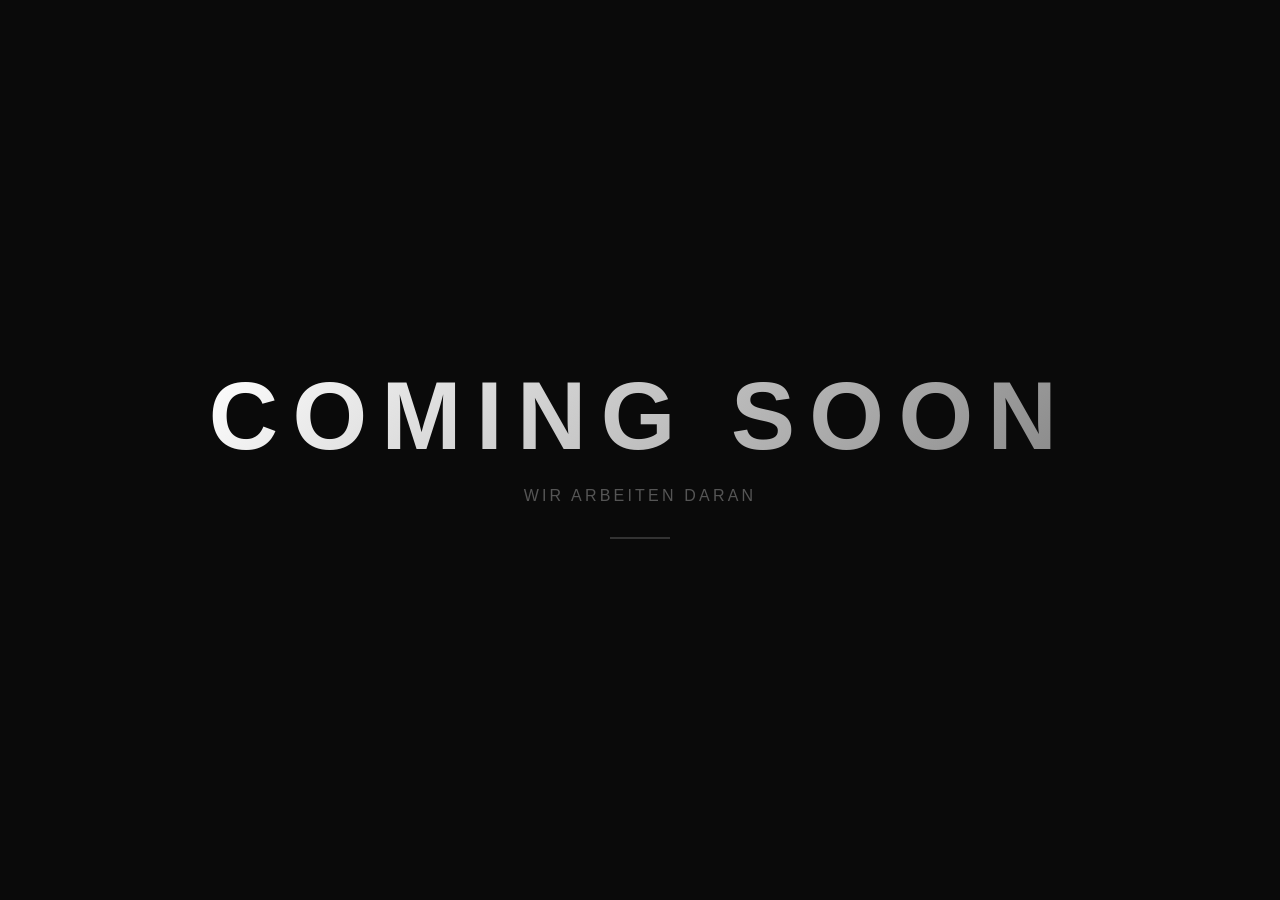
==== index.html @ a10a74e2 "Add Coming Soon page and GitHub Pages deployment" ====
<!DOCTYPE html>
<html lang="de">
<head>
  <meta charset="UTF-8">
  <meta name="viewport" content="width=device-width, initial-scale=1.0">
  <title>Coming Soon</title>
  <style>
    * {
      margin: 0;
      padding: 0;
      box-sizing: border-box;
    }

    body {
      min-height: 100vh;
      display: flex;
      align-items: center;
      justify-content: center;
      background: #0a0a0a;
      font-family: 'Segoe UI', sans-serif;
      color: #fff;
    }

    .container {
      text-align: center;
    }

    h1 {
      font-size: clamp(2.5rem, 8vw, 6rem);
      font-weight: 700;
      letter-spacing: 0.15em;
      text-transform: uppercase;
      background: linear-gradient(135deg, #fff 0%, #888 100%);
      -webkit-background-clip: text;
      -webkit-text-fill-color: transparent;
      background-clip: text;
    }

    p {
      margin-top: 1rem;
      font-size: 1rem;
      color: #555;
      letter-spacing: 0.2em;
      text-transform: uppercase;
    }

    .line {
      width: 60px;
      height: 2px;
      background: #333;
      margin: 2rem auto 0;
    }
  </style>
</head>
<body>
  <div class="container">
    <h1>Coming Soon</h1>
    <p>Wir arbeiten daran</p>
    <div class="line"></div>
  </div>
</body>
</html>
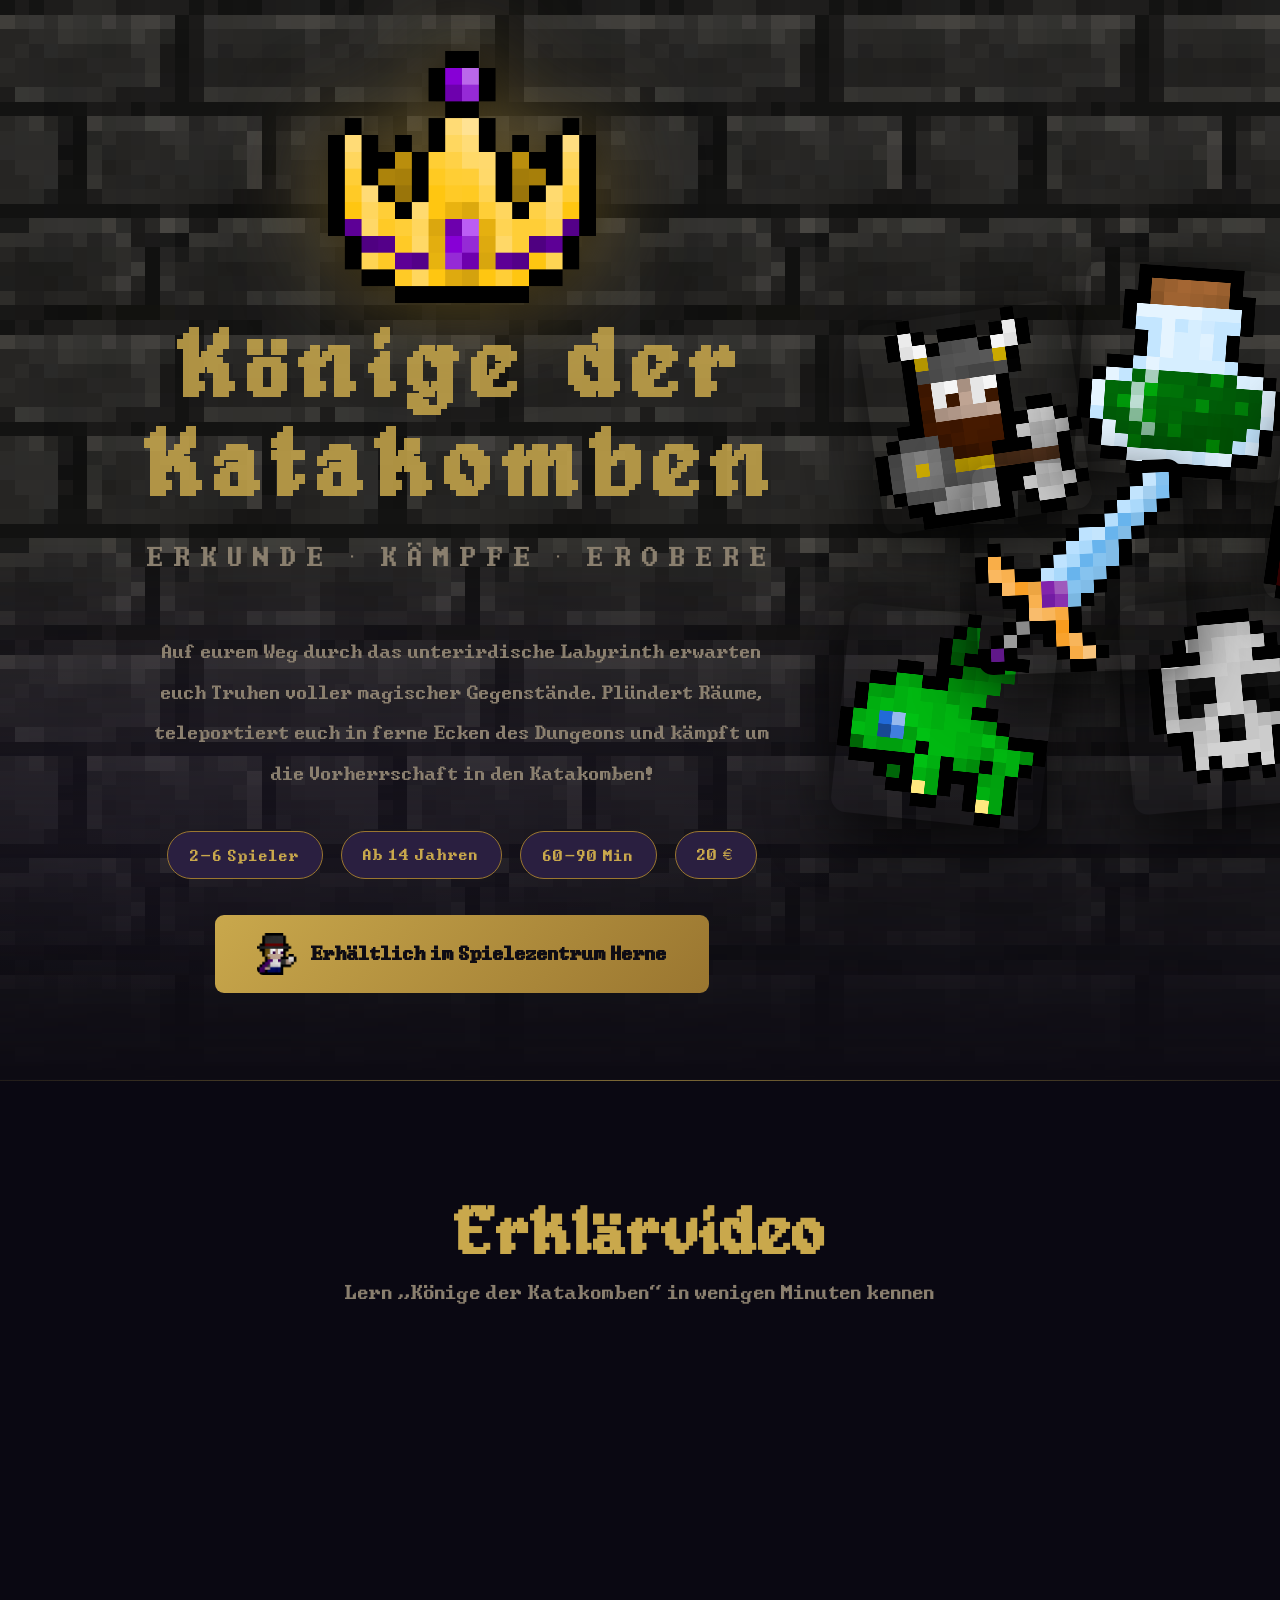
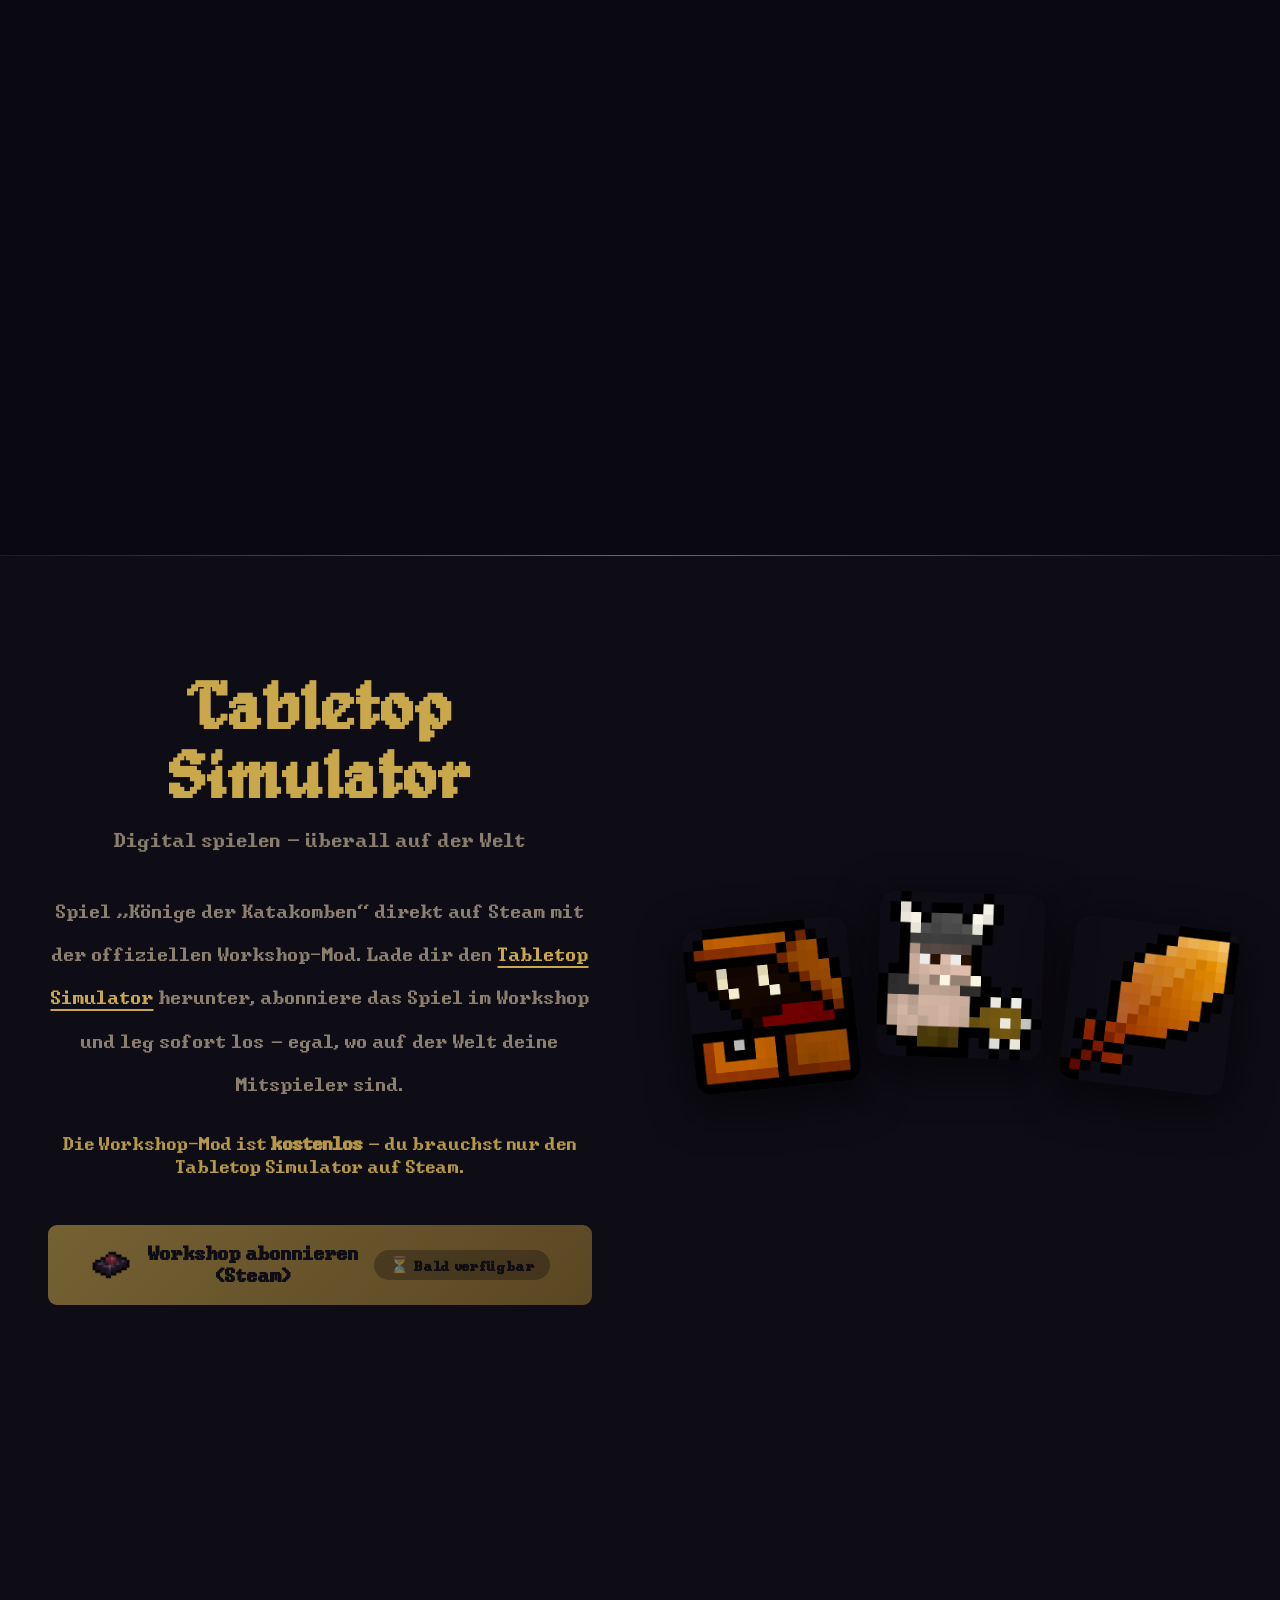
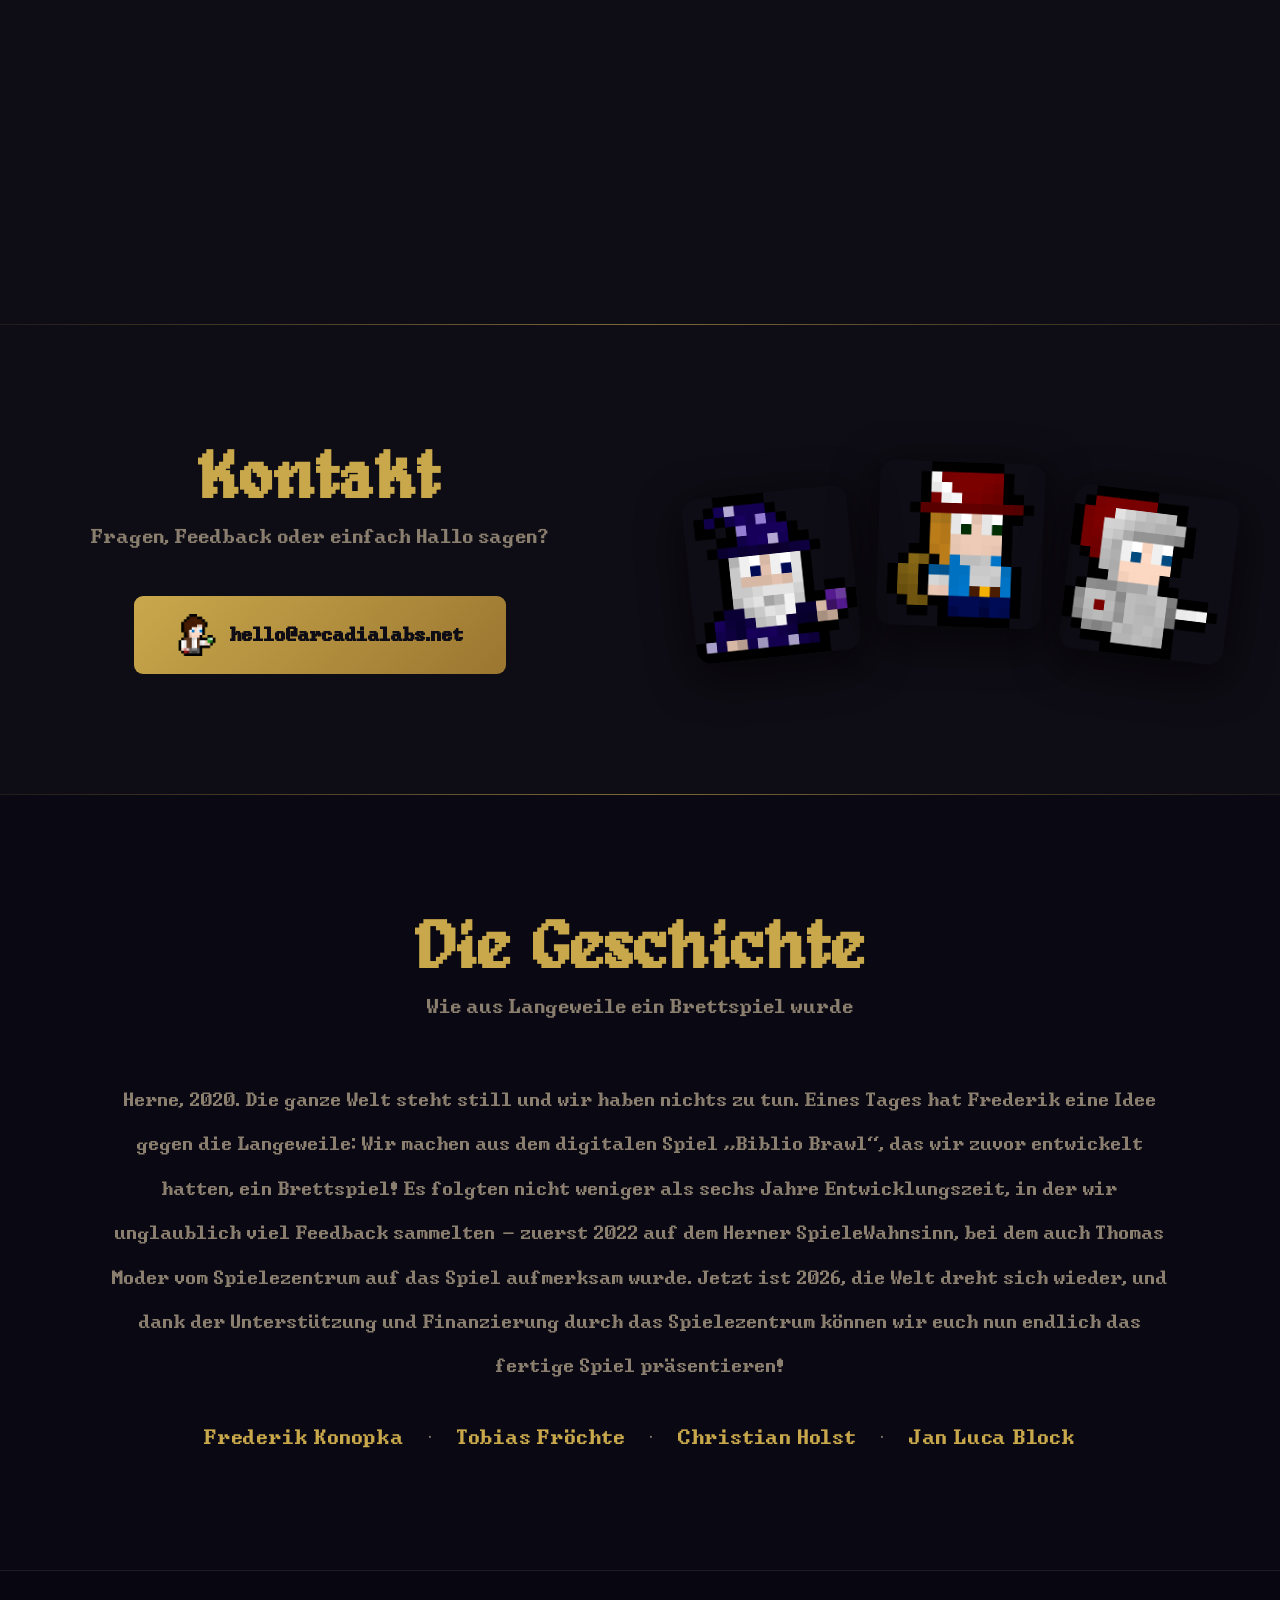
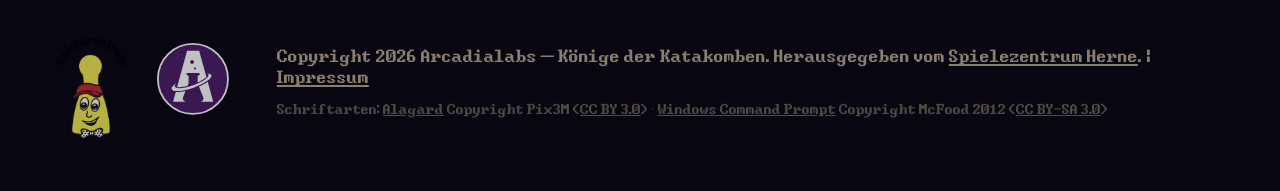
==== commit fc9d5fca: "publish" ====
--- a/index.html
+++ b/index.html
@@ -1,62 +1,10 @@
-<!DOCTYPE html>
-<html lang="de">
-<head>
-  <meta charset="UTF-8">
-  <meta name="viewport" content="width=device-width, initial-scale=1.0">
-  <title>Coming Soon</title>
-  <style>
-    * {
-      margin: 0;
-      padding: 0;
-      box-sizing: border-box;
-    }
-
-    body {
-      min-height: 100vh;
-      display: flex;
-      align-items: center;
-      justify-content: center;
-      background: #0a0a0a;
-      font-family: 'Segoe UI', sans-serif;
-      color: #fff;
-    }
-
-    .container {
-      text-align: center;
-    }
-
-    h1 {
-      font-size: clamp(2.5rem, 8vw, 6rem);
-      font-weight: 700;
-      letter-spacing: 0.15em;
-      text-transform: uppercase;
-      background: linear-gradient(135deg, #fff 0%, #888 100%);
-      -webkit-background-clip: text;
-      -webkit-text-fill-color: transparent;
-      background-clip: text;
-    }
-
-    p {
-      margin-top: 1rem;
-      font-size: 1rem;
-      color: #555;
-      letter-spacing: 0.2em;
-      text-transform: uppercase;
-    }
-
-    .line {
-      width: 60px;
-      height: 2px;
-      background: #333;
-      margin: 2rem auto 0;
-    }
-  </style>
-</head>
-<body>
-  <div class="container">
-    <h1>Coming Soon</h1>
-    <p>Wir arbeiten daran</p>
-    <div class="line"></div>
-  </div>
-</body>
-</html>
+<!DOCTYPE html><html lang="de"><head><meta charset="UTF-8" /><meta name="viewport" content="width=device-width, initial-scale=1.0" /><title>Könige der Katakomben – Das Brettspiel aus Herne</title><meta name="description" content="Könige der Katakomben ist ein Brettspiel für 2–6 Spieler ab 14 Jahren. Erkunde Dungeons, kämpfe um die Vorherrschaft und plündere magische Gegenstände. Erhältlich im Spielezentrum Herne für 20 €." /><meta name="author" content="Frederik Konopka, Tobias Fröchte, Christian Holst, Jan Luca Block" /><meta name="robots" content="index, follow" /><meta property="og:type" content="website" /><meta property="og:locale" content="de_DE" /><meta property="og:title" content="Könige der Katakomben – Das Brettspiel aus Herne" /><meta property="og:description" content="Erkunde Dungeons, plündere magische Gegenstände und kämpfe um die Vorherrschaft. Ein Brettspiel für 2–6 Spieler, herausgegeben vom Spielezentrum Herne." /><meta property="og:image" content="assets/krone.png" /><meta property="og:site_name" content="Könige der Katakomben" /><script type="application/ld+json"> { "@context": "https://schema.org", "@type": "BoardGame", "name": "Könige der Katakomben", "description": "Auf eurem Weg durch das unterirdische Labyrinth erwarten euch Truhen voller magischer Gegenstände. Plündert Räume, teleportiert euch in ferne Ecken des Dungeons und kämpft um die Vorherrschaft in den Katakomben!", "numberOfPlayers": { "@type": "QuantitativeValue", "minValue": 2, "maxValue": 6 }, "suggestedAge": "14", "playTime": "PT75M", "offers": { "@type": "Offer", "price": "20.00", "priceCurrency": "EUR", "availability": "https://schema.org/InStock", "seller": { "@type": "Organization", "name": "Spielezentrum Herne", "url": "https://spielezentrum.de/" } }, "author": [ { "@type": "Person", "name": "Frederik Konopka" }, { "@type": "Person", "name": "Tobias Fröchte" }, { "@type": "Person", "name": "Christian Holst" }, { "@type": "Person", "name": "Jan Luca Block" } ], "publisher": { "@type": "Organization", "name": "Spielezentrum Herne", "url": "https://spielezentrum.de/" }, "datePublished": "2026", "inLanguage": "de" } </script><link rel="icon" type="image/png" href="[data-uri]" /><style>@font-face{font-family:'Alagard';src:url("[data-uri]") format('truetype');font-weight:normal;font-style:normal;font-display:swap;unicode-range:U+0020-00C3,U+00C5-00D5,U+00D7-00DB,U+00DD-00DE,U+00E0-00E3,U+00E5-00F5,U+00F7-00FB,U+00FD-00FF,U+0100-FFFF}@font-face{font-family:'Alagard';src:url("[data-uri]") format('truetype');font-weight:normal;font-style:normal;unicode-range:U+00C4,U+00D6,U+00DC,U+00DF,U+00E4,U+00F6,U+00FC}@font-face{font-family:'WinCmd';src:url("[data-uri]") format('truetype');font-weight:normal;font-style:normal;font-display:swap}html{zoom:1.5}*,*::before,*::after{box-sizing:border-box;margin:0;padding:0}:root{--bg:#0e0c14;--bg2:#0a0812;--gold:#c9a84c;--gold-dark:#9a7630;--text:#e8dfc8;--muted:#8a7f6e;--card-bg:#1e1929;--radius:12px}html{scroll-behavior:smooth}body{cursor:url("[data-uri]") 0 0,auto}body{font-family:'WinCmd','Courier New',monospace;background:var(--bg);color:var(--text);overflow-x:hidden}h1,h2,h3,.logo,.section-title,.logo-full{font-family:'Alagard','Georgia',serif}a{text-decoration:none;color:inherit}.btn{display:inline-flex;align-items:center;gap:0.5rem;padding:0.75rem 1.75rem;border-radius:6px;font-size:1rem;font-weight:bold;transition:transform 0.15s,box-shadow 0.15s}.btn:hover{transform:translateY(-2px);box-shadow:0 6px 20px rgba(201,168,76,0.3)}.btn-icon{width:28px;height:28px;object-fit:cover;border-radius:4px;flex-shrink:0}.btn-primary{background:linear-gradient(135deg,var(--gold),var(--gold-dark));color:#0e0c14}.btn-outline{border:2px solid var(--gold);color:var(--gold)}.btn-steam{background:#1b2838;color:#c6d4df;border:2px solid #4d8dba}.btn-steam:hover{box-shadow:0 6px 20px rgba(77,141,186,0.4)}.hero{min-height:80vh;display:grid;grid-template-columns:1fr 1fr;align-items:center;padding:1.5rem 6rem 3rem;background:radial-gradient(ellipse at 20% 50%,#2a1f40 0%,#0e0c14 60%);position:relative;overflow:hidden}.hero::after{content:'';position:absolute;inset:0;background:url("[data-uri]") top center / cover no-repeat;image-rendering:pixelated;mask-image:linear-gradient(to bottom,black 0%,black 50%,transparent 100%);-webkit-mask-image:linear-gradient(to bottom,black 0%,black 50%,transparent 100%);pointer-events:none}.hero-content{z-index:1;display:flex;flex-direction:column;justify-content:flex-start;align-items:center;text-align:center}.logo-full{font-size:clamp(2.2rem,5vw,4rem);color:var(--gold);letter-spacing:0.1em;margin-top:-0.5rem;margin-bottom:0.25rem;opacity:0.85}.hero-desc{color:var(--muted);line-height:1.7;max-width:480px;margin-bottom:1.5rem;font-size:1rem}.hero-badges{display:flex;gap:0.75rem;flex-wrap:wrap;justify-content:center;width:100%;margin-bottom:1.5rem}.hero-badges span{display:inline-flex;align-items:center;background:#2a1f40;border:1px solid var(--gold-dark);color:var(--gold);padding:0.3rem 0.9rem;height:2rem;border-radius:20px;font-size:0.85rem;letter-spacing:0.05em;white-space:nowrap}.logo-crown{width:clamp(8rem,14vw,13rem);height:auto;filter:drop-shadow(0 0 30px rgba(201,168,76,0.5)) drop-shadow(0 4px 8px rgba(0,0,0,0.8));margin-bottom:1.25rem;animation:crown-pulse 3s ease-in-out infinite;transition:transform 0.3s,filter 0.3s}@keyframes crown-pulse{0%,100%{filter:drop-shadow(0 0 30px rgba(201,168,76,0.5)) drop-shadow(0 4px 8px rgba(0,0,0,0.8))}50%{filter:drop-shadow(0 0 55px rgba(201,168,76,0.9)) drop-shadow(0 4px 8px rgba(0,0,0,0.8))}}.logo-crown:hover{transform:scale(1.06) rotate(-3deg);filter:drop-shadow(0 0 40px rgba(201,168,76,0.8)) drop-shadow(0 4px 8px rgba(0,0,0,0.8))}.tagline{font-size:clamp(1rem,2vw,1.4rem);color:var(--muted);letter-spacing:0.3em;text-transform:uppercase;margin:0.75rem 0 2.5rem}.hero-buttons{display:flex;gap:1rem;flex-wrap:wrap}.hero-buy{font-size:0.85rem;color:var(--muted);margin-top:-0.75rem;margin-bottom:1.5rem}.hero-buy a{color:var(--gold);text-decoration:underline;text-underline-offset:3px}.hero-cards{position:relative;height:500px;z-index:1}@keyframes float{0%,100%{translate:0 0px}50%{translate:0 -10px}}.hero-card{position:absolute;width:140px;border-radius:10px;box-shadow:0 10px 40px rgba(0,0,0,0.7);animation:float 4s ease-in-out infinite;transition:transform 0.3s}.hero-card:hover{transform:scale(1.08) rotate(0deg) !important;z-index:10;animation-play-state:paused}.c1{animation-delay:0s}.c2{animation-delay:-1.3s}.c3{animation-delay:-2.6s}.c4{animation-delay:-0.8s}.c5{animation-delay:-2.0s}.c1{top:110px;left:60px;transform:rotate(-8deg)}.c2{top:80px;left:200px;transform:rotate(4deg)}.c3{top:210px;left:130px;transform:rotate(-2deg);z-index:2}.c4{top:310px;left:40px;transform:rotate(6deg)}.c5{top:300px;left:230px;transform:rotate(-5deg)}.c6{top:170px;left:330px;transform:rotate(8deg);animation-delay:-3.5s}.section{padding:5rem 2rem;border-top:1px solid rgba(201,168,76,0.15);position:relative}.section-dark{background:var(--bg2)}.container{max-width:1100px;margin:0 auto}.section-title{font-size:clamp(1.8rem,4vw,2.8rem);color:var(--gold);text-align:center;margin-bottom:0.5rem}.section-sub{text-align:center;color:var(--muted);margin-bottom:2.5rem;font-size:1.05rem}.section-header{display:flex;flex-direction:column;align-items:center;margin-bottom:2.5rem}.section-icon{width:70px;border-radius:8px;margin-bottom:1rem;box-shadow:0 4px 20px rgba(201,168,76,0.3)}.video-wrapper{max-width:800px;margin:0 auto;border-radius:var(--radius);animation:video-glow 3s ease-in-out infinite}@keyframes video-glow{0%,100%{box-shadow:0 0 20px rgba(201,168,76,0.3),0 0 60px rgba(201,168,76,0.1)}50%{box-shadow:0 0 40px rgba(201,168,76,0.7),0 0 100px rgba(201,168,76,0.3)}}.video-placeholder{aspect-ratio:16/9;background:var(--card-bg);border:2px dashed var(--gold-dark);border-radius:var(--radius);display:flex;flex-direction:column;align-items:center;justify-content:center;gap:1rem;color:var(--muted);font-size:1.1rem}.play-icon-img{width:90px;border-radius:8px;opacity:0.7;filter:drop-shadow(0 0 12px rgba(201,168,76,0.4))}.section-split{display:grid;grid-template-columns:1fr 1fr;gap:4rem;align-items:center}.split-text{display:flex;flex-direction:column;align-items:center;text-align:center}.split-text .section-title{text-align:center}.split-text .section-sub{text-align:center;color:var(--muted);margin-bottom:1.5rem}.split-desc{color:var(--muted);line-height:1.8;margin-bottom:1rem}.split-free{color:var(--gold);font-size:0.95rem;margin-bottom:1.5rem;opacity:0.9}.split-btn{justify-content:center}.split-cards{display:flex;gap:1rem;justify-content:center;align-items:flex-end}.split-cards img{width:110px;border-radius:10px;box-shadow:0 8px 30px rgba(0,0,0,0.6);transform:rotate(var(--rot,0deg));transition:transform 0.3s;animation:float 4s ease-in-out infinite}.split-cards img:nth-child(1){--rot:-6deg;animation-delay:-1.0s}.split-cards img:nth-child(2){--rot:2deg;margin-bottom:20px;animation-delay:-2.5s}.split-cards img:nth-child(3){--rot:7deg;animation-delay:-0.5s}.split-cards img:hover{transform:scale(1.08) rotate(0deg) !important;z-index:10}.section-btn{display:flex;justify-content:center;margin-top:0.5rem}.footer-row{display:flex;align-items:center;justify-content:center;gap:2rem}.footer-text{text-align:left}.footer-logos{display:flex;align-items:center;gap:1rem;flex-shrink:0}.footer-logo{height:48px;width:auto;opacity:0.75;filter:grayscale(20%);transition:opacity 0.2s}.footer-logo:hover{opacity:1}.footer-logo-sz{height:80px}.footer-logo-invert{filter:brightness(0) invert(1)}.footer{background:#080610;text-align:center;padding:2rem;color:var(--muted);font-size:0.9rem;border-top:1px solid #1e1929}.footer-attrib{margin-top:0.6rem;font-size:0.75rem;opacity:0.55}.footer-attrib a{color:var(--muted);text-decoration:underline}@media (max-width:900px){.hero{grid-template-columns:1fr;padding:3rem 1.5rem 2rem;text-align:center}.hero-buttons{justify-content:center}.hero-cards{height:220px;margin-top:2rem}.hero-card{width:90px}.c1{top:20px;left:10px}.c2{top:5px;left:110px}.c3{top:80px;left:60px}.c4{top:120px;left:10px}.c5{top:110px;left:160px}.section-split{grid-template-columns:1fr}.split-text .section-title{text-align:center}.split-text .section-sub{text-align:center}.split-btn{justify-content:center !important}.split-cards{order:-1}}@media (max-width:480px){.hero{padding:2.5rem 1rem 1.5rem;min-height:auto}.logo{font-size:clamp(4rem,22vw,6rem)}.tagline{font-size:0.8rem;letter-spacing:0.15em;margin-bottom:1.5rem}.hero-buttons{flex-direction:column;align-items:center;gap:0.75rem}.btn{width:100%;justify-content:center}.hero-cards{display:none}.logo-full{font-size:1.8rem}.hero-desc{max-width:100%;font-size:0.95rem}.hero-badges{justify-content:center}.section{padding:3rem 1rem}.section-title{font-size:1.6rem}.section-sub{font-size:0.95rem}.split-cards{display:none}.btn-steam{font-size:0.9rem;gap:0.4rem}.play-icon-img{width:60px}.footer{font-size:0.8rem;padding:1.5rem 1rem}.footer-row{flex-direction:column;align-items:center;gap:1rem}.footer-text{text-align:center}}.section{opacity:0;transform:translateY(30px);transition:opacity 0.7s ease,transform 0.7s ease}.section.visible{opacity:1;transform:translateY(0)}a[href]{cursor:url("[data-uri]") 26 26,pointer}.btn{overflow:hidden;position:relative;cursor:url("[data-uri]") 26 26,pointer}.btn::after{content:'';position:absolute;top:0;left:-75%;width:50%;height:100%;background:linear-gradient(120deg,transparent,rgba(255,255,255,0.25),transparent);transform:skewX(-20deg);transition:none}.btn:hover::after{animation:shimmer 0.5s ease forwards}@keyframes shimmer{to{left:125%}}@keyframes flicker{0%,100%{text-shadow:0 0 18px rgba(201,168,76,0.6)}92%{text-shadow:0 0 18px rgba(201,168,76,0.6)}93%{text-shadow:0 0 4px rgba(201,168,76,0.2)}94%{text-shadow:0 0 18px rgba(201,168,76,0.6)}96%{text-shadow:0 0 8px rgba(201,168,76,0.3)}97%{text-shadow:0 0 18px rgba(201,168,76,0.6)}}.logo-full{animation:flicker 6s ease-in-out infinite}@keyframes border-shine{0%{background-position:-200% center}100%{background-position:200% center}}.section{border-top:1px solid transparent;background-clip:padding-box;border-image:linear-gradient(90deg,rgba(201,168,76,0.1) 0%,rgba(201,168,76,0.6) 50%,rgba(201,168,76,0.1) 100%) 1}.autoren-list{display:flex;flex-wrap:wrap;justify-content:center;align-items:center;gap:0.5rem 1rem;margin-top:1.5rem}.autor{font-size:1.1rem;color:var(--gold);letter-spacing:0.03em}.autor-sep{color:var(--muted);font-size:1.2rem}.lore-text{max-width:720px;margin:1.5rem auto 0;color:var(--muted);line-height:1.85;font-size:1rem;text-align:center;hyphens:auto;-webkit-hyphens:auto}</style></head><body><header class="hero"><div class="hero-content"><img src="[data-uri]" class="logo logo-crown" alt="Könige der Katakomben" /><h1 class="logo-full">Könige der Katakomben</h1><p class="tagline">Erkunde &middot; Kämpfe &middot; Erobere</p><p class="hero-desc">Auf eurem Weg durch das unterirdische Labyrinth erwarten euch Truhen voller magischer Gegenstände. Plündert Räume, teleportiert euch in ferne Ecken des Dungeons und kämpft um die Vorherrschaft in den Katakomben!</p><div class="hero-badges"><span>2–6 Spieler</span><span>Ab 14 Jahren</span><span>60–90 Min</span><span>20 €</span></div><a href="https://spielezentrum.de/" target="_blank" rel="noopener" class="btn btn-primary hero-buy-btn"><img src="[data-uri]" class="btn-icon" alt="">Erhältlich im Spielezentrum Herne</a></div><div class="hero-cards"><img src="[data-uri]" class="hero-card c1" alt="Krieger" /><img src="[data-uri]" class="hero-card c2" alt="Zaubertrank" /><img src="[data-uri]" class="hero-card c3" alt="Legendäres Schwert" /><img src="[data-uri]" class="hero-card c4" alt="Süße Drachenbabys" /><img src="[data-uri]" class="hero-card c5" alt="Dunkler Fluch" /><img src="[data-uri]" class="hero-card c6" alt="Teufelchen" /></div></header><section class="section section-dark" id="video"><div class="container"><h2 class="section-title">Erklärvideo</h2><p class="section-sub">Lern &bdquo;Könige der Katakomben&ldquo; in wenigen Minuten kennen</p><div class="video-wrapper"><iframe src="https://www.youtube-nocookie.com/embed/nZjSDonluYk?rel=0&modestbranding=1&iv_load_policy=3" title="Könige der Katakomben – Erklärvideo" allow="accelerometer; autoplay; clipboard-write; encrypted-media; gyroscope; picture-in-picture" allowfullscreen loading="lazy" style="width:100%;aspect-ratio:16/9;border:none;border-radius:var(--radius);"></iframe></div></div></section><section class="section" id="tabletop"><div class="container section-split"><div class="split-text"><h2 class="section-title">Tabletop Simulator</h2><p class="section-sub">Digital spielen – überall auf der Welt</p><p class="split-desc">Spiel &bdquo;Könige der Katakomben&ldquo; direkt auf Steam mit der offiziellen Workshop-Mod. Lade dir den <a href="https://store.steampowered.com/app/286160/Tabletop_Simulator/" target="_blank" rel="noopener" style="color:var(--gold);text-decoration:underline;text-underline-offset:3px;">Tabletop Simulator</a> herunter, abonniere das Spiel im Workshop und leg sofort los – egal, wo auf der Welt deine Mitspieler sind.</p><p class="split-free">Die Workshop-Mod ist <strong>kostenlos</strong> – du brauchst nur den Tabletop Simulator auf Steam.</p><div class="section-btn split-btn"><a href="#" class="btn btn-primary" style="opacity:0.55;cursor:not-allowed;pointer-events:none;"><img src="[data-uri]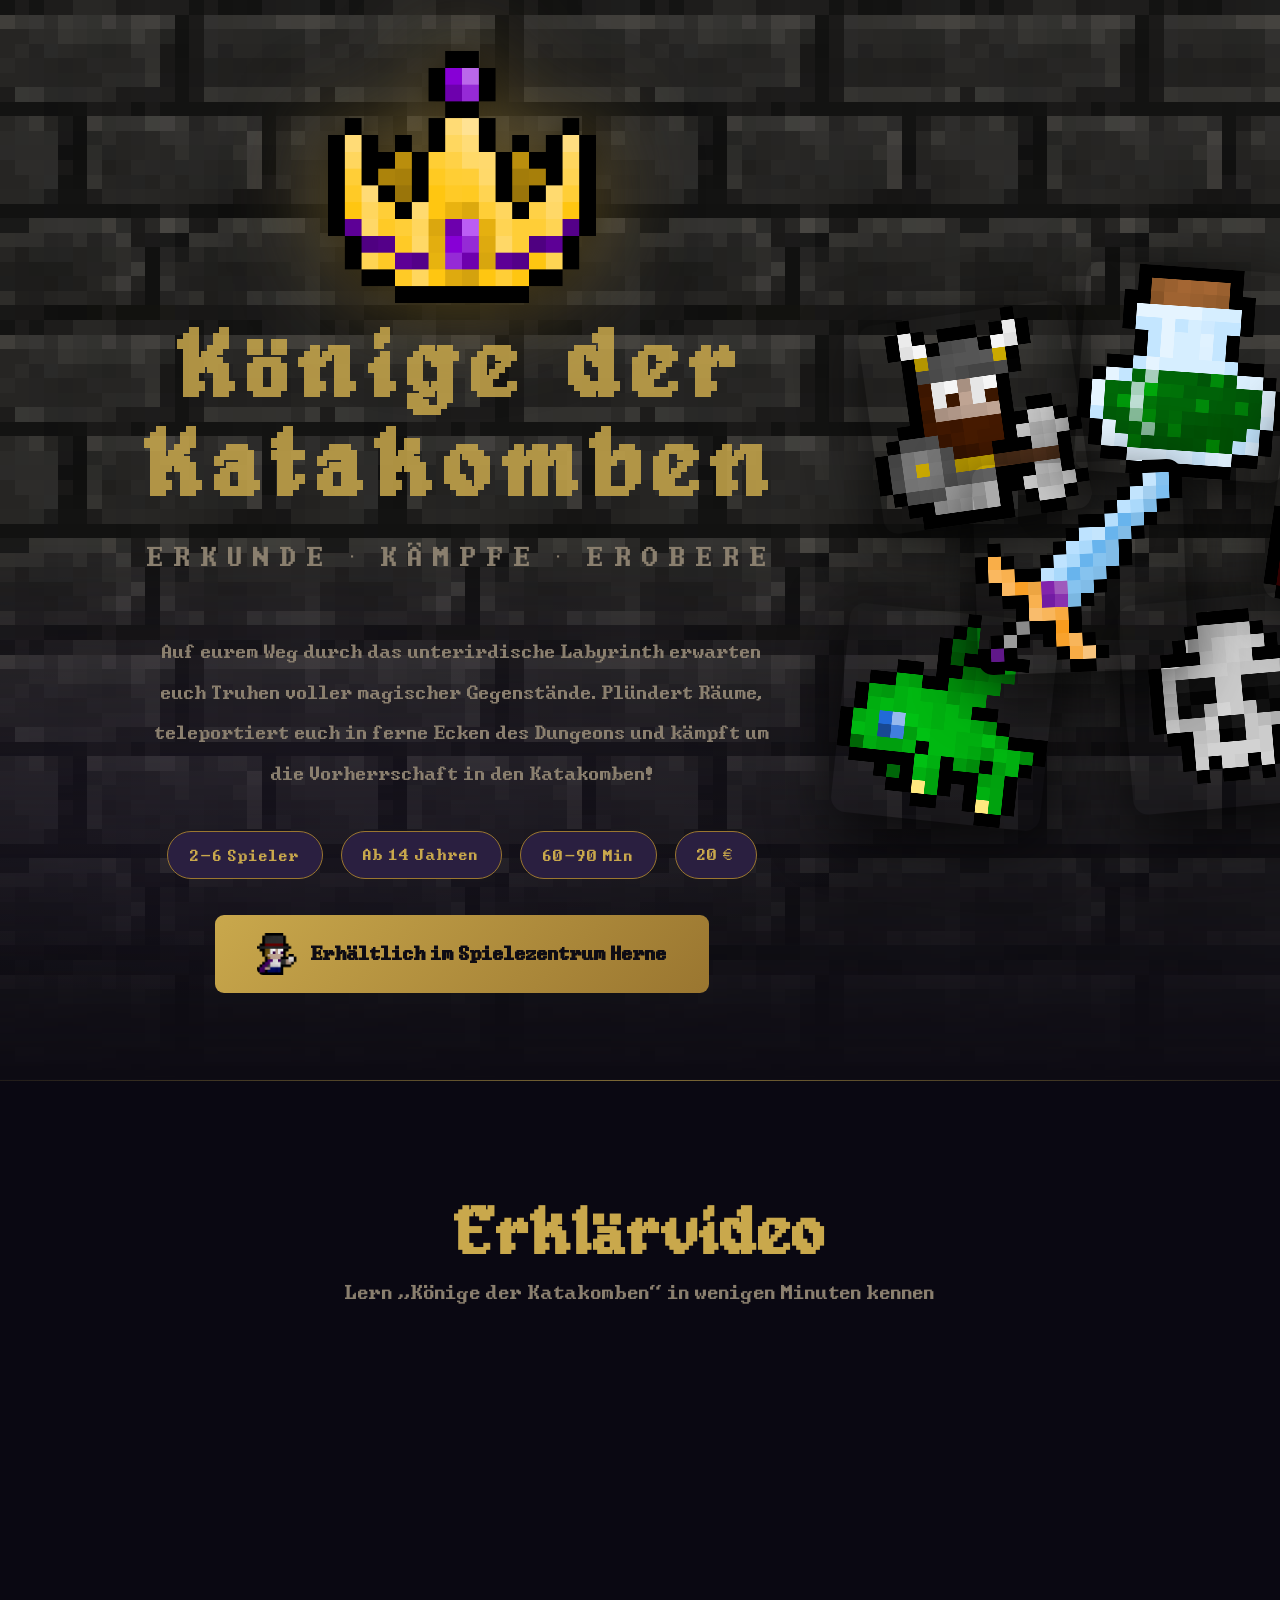
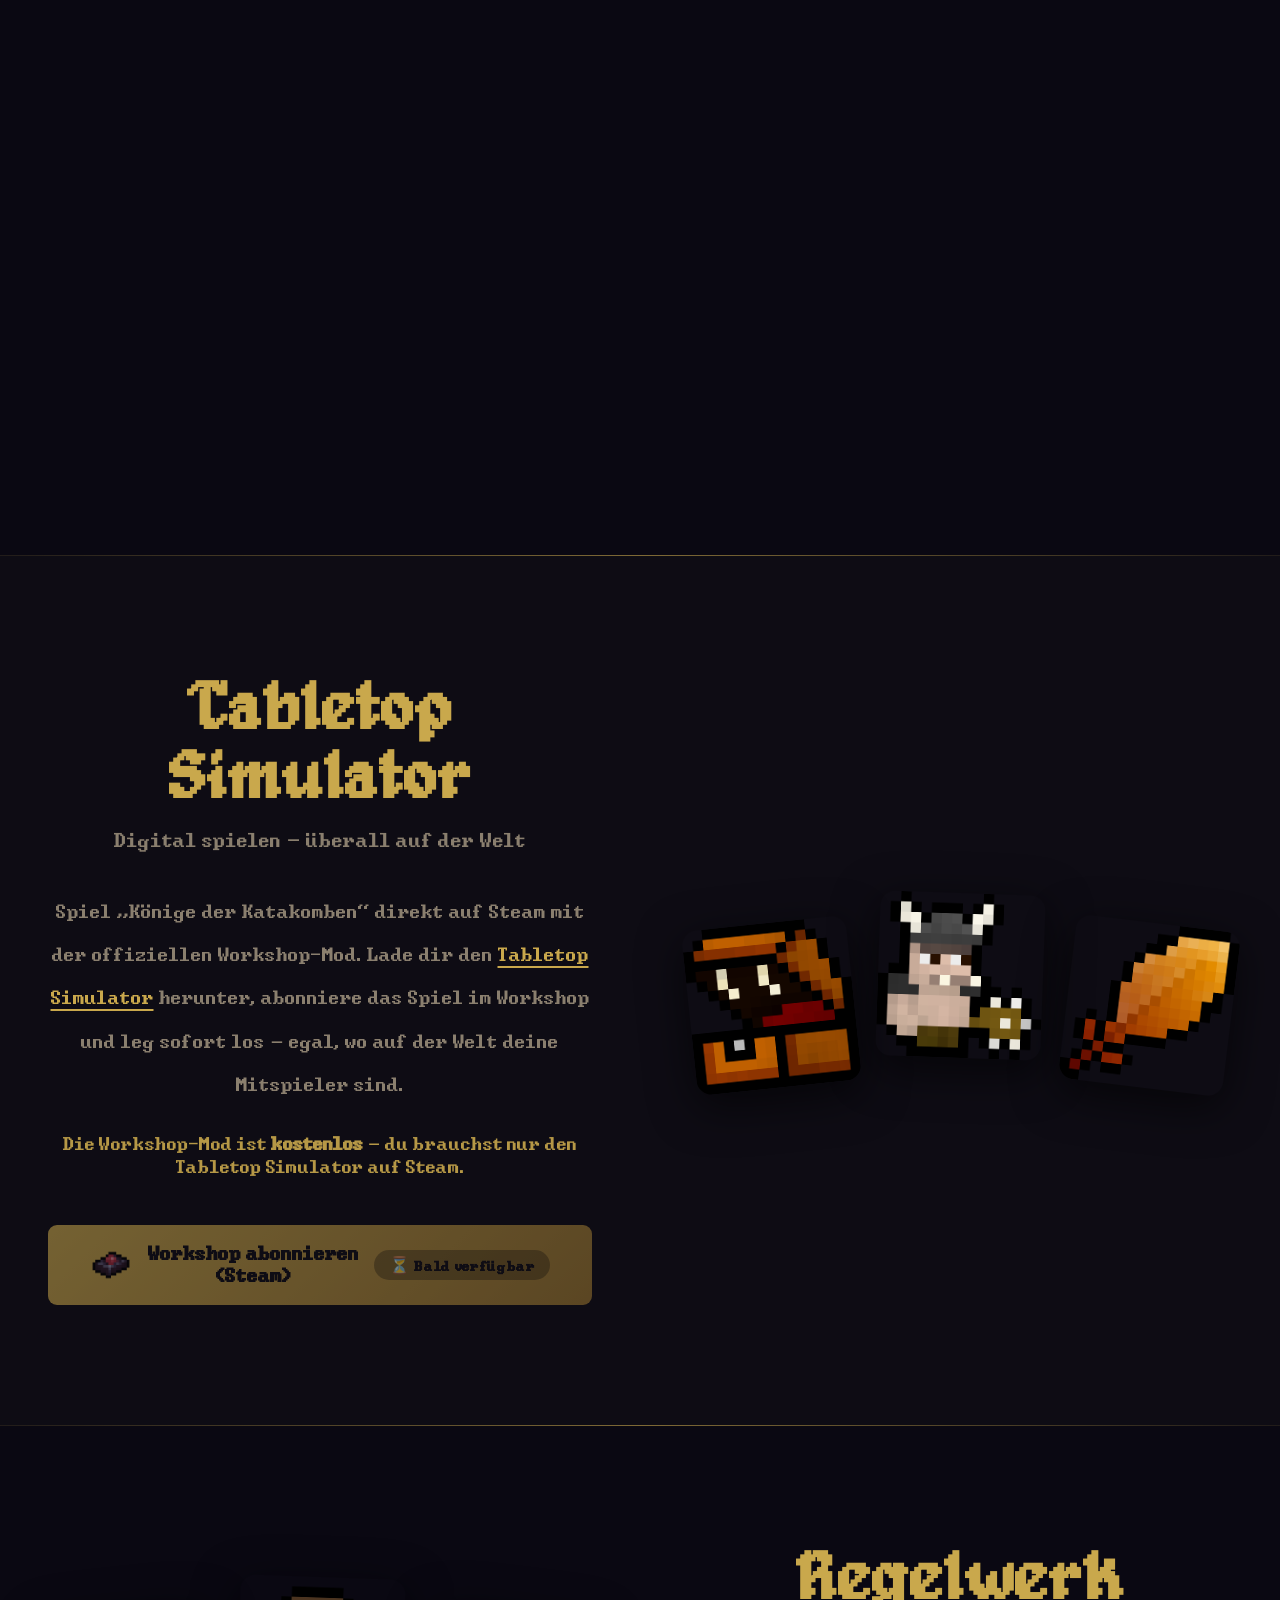
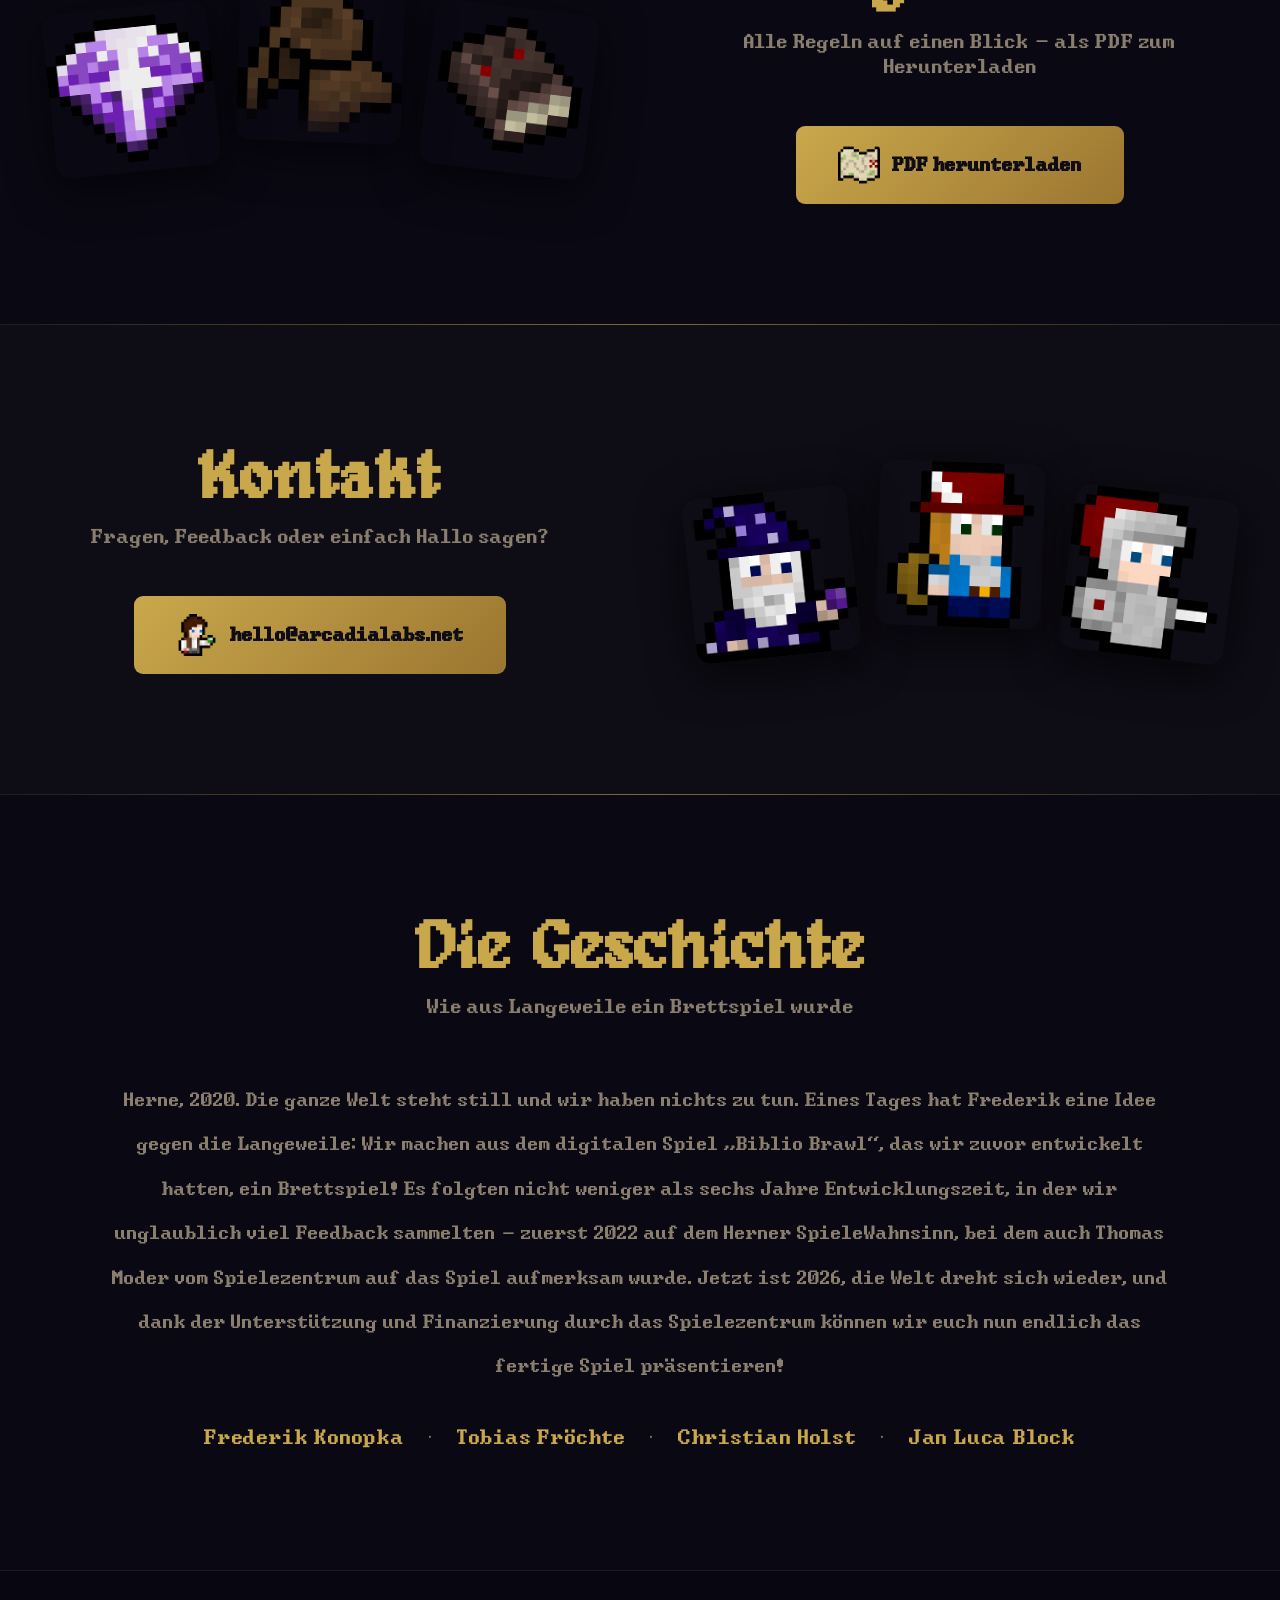
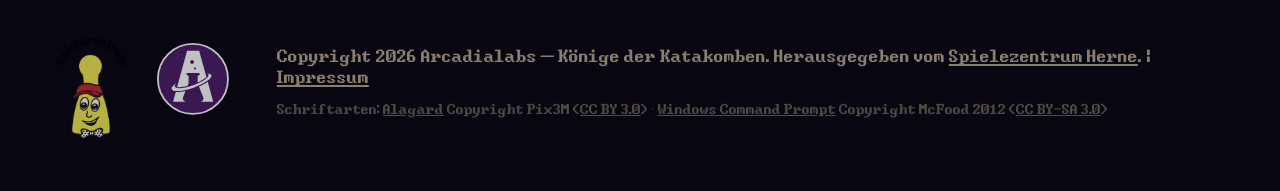
==== commit b3d20cd1: "Dateiname beim PDF-Download auf Titel abstimmen Co-Authored-By: Claude Sonnet 4.6 <noreply@anthropic" ====
--- a/index.html
+++ b/index.html
@@ -1,4 +1,4 @@
-<!DOCTYPE html><html lang="de"><head><meta charset="UTF-8" /><meta name="viewport" content="width=device-width, initial-scale=1.0" /><title>Könige der Katakomben – Das Brettspiel aus Herne</title><meta name="description" content="Könige der Katakomben ist ein Brettspiel für 2–6 Spieler ab 14 Jahren. Erkunde Dungeons, kämpfe um die Vorherrschaft und plündere magische Gegenstände. Erhältlich im Spielezentrum Herne für 20 €." /><meta name="author" content="Frederik Konopka, Tobias Fröchte, Christian Holst, Jan Luca Block" /><meta name="robots" content="index, follow" /><meta property="og:type" content="website" /><meta property="og:locale" content="de_DE" /><meta property="og:title" content="Könige der Katakomben – Das Brettspiel aus Herne" /><meta property="og:description" content="Erkunde Dungeons, plündere magische Gegenstände und kämpfe um die Vorherrschaft. Ein Brettspiel für 2–6 Spieler, herausgegeben vom Spielezentrum Herne." /><meta property="og:image" content="assets/krone.png" /><meta property="og:site_name" content="Könige der Katakomben" /><script type="application/ld+json"> { "@context": "https://schema.org", "@type": "BoardGame", "name": "Könige der Katakomben", "description": "Auf eurem Weg durch das unterirdische Labyrinth erwarten euch Truhen voller magischer Gegenstände. Plündert Räume, teleportiert euch in ferne Ecken des Dungeons und kämpft um die Vorherrschaft in den Katakomben!", "numberOfPlayers": { "@type": "QuantitativeValue", "minValue": 2, "maxValue": 6 }, "suggestedAge": "14", "playTime": "PT75M", "offers": { "@type": "Offer", "price": "20.00", "priceCurrency": "EUR", "availability": "https://schema.org/InStock", "seller": { "@type": "Organization", "name": "Spielezentrum Herne", "url": "https://spielezentrum.de/" } }, "author": [ { "@type": "Person", "name": "Frederik Konopka" }, { "@type": "Person", "name": "Tobias Fröchte" }, { "@type": "Person", "name": "Christian Holst" }, { "@type": "Person", "name": "Jan Luca Block" } ], "publisher": { "@type": "Organization", "name": "Spielezentrum Herne", "url": "https://spielezentrum.de/" }, "datePublished": "2026", "inLanguage": "de" } </script><link rel="icon" type="image/png" href="[data-uri]" /><style>@font-face{font-family:'Alagard';src:url("[data-uri]") format('truetype');font-weight:normal;font-style:normal;font-display:swap;unicode-range:U+0020-00C3,U+00C5-00D5,U+00D7-00DB,U+00DD-00DE,U+00E0-00E3,U+00E5-00F5,U+00F7-00FB,U+00FD-00FF,U+0100-FFFF}@font-face{font-family:'Alagard';src:url("[data-uri]") format('truetype');font-weight:normal;font-style:normal;unicode-range:U+00C4,U+00D6,U+00DC,U+00DF,U+00E4,U+00F6,U+00FC}@font-face{font-family:'WinCmd';src:url("[data-uri]") format('truetype');font-weight:normal;font-style:normal;font-display:swap}html{zoom:1.5}*,*::before,*::after{box-sizing:border-box;margin:0;padding:0}:root{--bg:#0e0c14;--bg2:#0a0812;--gold:#c9a84c;--gold-dark:#9a7630;--text:#e8dfc8;--muted:#8a7f6e;--card-bg:#1e1929;--radius:12px}html{scroll-behavior:smooth}body{cursor:url("[data-uri]") 0 0,auto}body{font-family:'WinCmd','Courier New',monospace;background:var(--bg);color:var(--text);overflow-x:hidden}h1,h2,h3,.logo,.section-title,.logo-full{font-family:'Alagard','Georgia',serif}a{text-decoration:none;color:inherit}.btn{display:inline-flex;align-items:center;gap:0.5rem;padding:0.75rem 1.75rem;border-radius:6px;font-size:1rem;font-weight:bold;transition:transform 0.15s,box-shadow 0.15s}.btn:hover{transform:translateY(-2px);box-shadow:0 6px 20px rgba(201,168,76,0.3)}.btn-icon{width:28px;height:28px;object-fit:cover;border-radius:4px;flex-shrink:0}.btn-primary{background:linear-gradient(135deg,var(--gold),var(--gold-dark));color:#0e0c14}.btn-outline{border:2px solid var(--gold);color:var(--gold)}.btn-steam{background:#1b2838;color:#c6d4df;border:2px solid #4d8dba}.btn-steam:hover{box-shadow:0 6px 20px rgba(77,141,186,0.4)}.hero{min-height:80vh;display:grid;grid-template-columns:1fr 1fr;align-items:center;padding:1.5rem 6rem 3rem;background:radial-gradient(ellipse at 20% 50%,#2a1f40 0%,#0e0c14 60%);position:relative;overflow:hidden}.hero::after{content:'';position:absolute;inset:0;background:url("[data-uri]") top center / cover no-repeat;image-rendering:pixelated;mask-image:linear-gradient(to bottom,black 0%,black 50%,transparent 100%);-webkit-mask-image:linear-gradient(to bottom,black 0%,black 50%,transparent 100%);pointer-events:none}.hero-content{z-index:1;display:flex;flex-direction:column;justify-content:flex-start;align-items:center;text-align:center}.logo-full{font-size:clamp(2.2rem,5vw,4rem);color:var(--gold);letter-spacing:0.1em;margin-top:-0.5rem;margin-bottom:0.25rem;opacity:0.85}.hero-desc{color:var(--muted);line-height:1.7;max-width:480px;margin-bottom:1.5rem;font-size:1rem}.hero-badges{display:flex;gap:0.75rem;flex-wrap:wrap;justify-content:center;width:100%;margin-bottom:1.5rem}.hero-badges span{display:inline-flex;align-items:center;background:#2a1f40;border:1px solid var(--gold-dark);color:var(--gold);padding:0.3rem 0.9rem;height:2rem;border-radius:20px;font-size:0.85rem;letter-spacing:0.05em;white-space:nowrap}.logo-crown{width:clamp(8rem,14vw,13rem);height:auto;filter:drop-shadow(0 0 30px rgba(201,168,76,0.5)) drop-shadow(0 4px 8px rgba(0,0,0,0.8));margin-bottom:1.25rem;animation:crown-pulse 3s ease-in-out infinite;transition:transform 0.3s,filter 0.3s}@keyframes crown-pulse{0%,100%{filter:drop-shadow(0 0 30px rgba(201,168,76,0.5)) drop-shadow(0 4px 8px rgba(0,0,0,0.8))}50%{filter:drop-shadow(0 0 55px rgba(201,168,76,0.9)) drop-shadow(0 4px 8px rgba(0,0,0,0.8))}}.logo-crown:hover{transform:scale(1.06) rotate(-3deg);filter:drop-shadow(0 0 40px rgba(201,168,76,0.8)) drop-shadow(0 4px 8px rgba(0,0,0,0.8))}.tagline{font-size:clamp(1rem,2vw,1.4rem);color:var(--muted);letter-spacing:0.3em;text-transform:uppercase;margin:0.75rem 0 2.5rem}.hero-buttons{display:flex;gap:1rem;flex-wrap:wrap}.hero-buy{font-size:0.85rem;color:var(--muted);margin-top:-0.75rem;margin-bottom:1.5rem}.hero-buy a{color:var(--gold);text-decoration:underline;text-underline-offset:3px}.hero-cards{position:relative;height:500px;z-index:1}@keyframes float{0%,100%{translate:0 0px}50%{translate:0 -10px}}.hero-card{position:absolute;width:140px;border-radius:10px;box-shadow:0 10px 40px rgba(0,0,0,0.7);animation:float 4s ease-in-out infinite;transition:transform 0.3s}.hero-card:hover{transform:scale(1.08) rotate(0deg) !important;z-index:10;animation-play-state:paused}.c1{animation-delay:0s}.c2{animation-delay:-1.3s}.c3{animation-delay:-2.6s}.c4{animation-delay:-0.8s}.c5{animation-delay:-2.0s}.c1{top:110px;left:60px;transform:rotate(-8deg)}.c2{top:80px;left:200px;transform:rotate(4deg)}.c3{top:210px;left:130px;transform:rotate(-2deg);z-index:2}.c4{top:310px;left:40px;transform:rotate(6deg)}.c5{top:300px;left:230px;transform:rotate(-5deg)}.c6{top:170px;left:330px;transform:rotate(8deg);animation-delay:-3.5s}.section{padding:5rem 2rem;border-top:1px solid rgba(201,168,76,0.15);position:relative}.section-dark{background:var(--bg2)}.container{max-width:1100px;margin:0 auto}.section-title{font-size:clamp(1.8rem,4vw,2.8rem);color:var(--gold);text-align:center;margin-bottom:0.5rem}.section-sub{text-align:center;color:var(--muted);margin-bottom:2.5rem;font-size:1.05rem}.section-header{display:flex;flex-direction:column;align-items:center;margin-bottom:2.5rem}.section-icon{width:70px;border-radius:8px;margin-bottom:1rem;box-shadow:0 4px 20px rgba(201,168,76,0.3)}.video-wrapper{max-width:800px;margin:0 auto;border-radius:var(--radius);animation:video-glow 3s ease-in-out infinite}@keyframes video-glow{0%,100%{box-shadow:0 0 20px rgba(201,168,76,0.3),0 0 60px rgba(201,168,76,0.1)}50%{box-shadow:0 0 40px rgba(201,168,76,0.7),0 0 100px rgba(201,168,76,0.3)}}.video-placeholder{aspect-ratio:16/9;background:var(--card-bg);border:2px dashed var(--gold-dark);border-radius:var(--radius);display:flex;flex-direction:column;align-items:center;justify-content:center;gap:1rem;color:var(--muted);font-size:1.1rem}.play-icon-img{width:90px;border-radius:8px;opacity:0.7;filter:drop-shadow(0 0 12px rgba(201,168,76,0.4))}.section-split{display:grid;grid-template-columns:1fr 1fr;gap:4rem;align-items:center}.split-text{display:flex;flex-direction:column;align-items:center;text-align:center}.split-text .section-title{text-align:center}.split-text .section-sub{text-align:center;color:var(--muted);margin-bottom:1.5rem}.split-desc{color:var(--muted);line-height:1.8;margin-bottom:1rem}.split-free{color:var(--gold);font-size:0.95rem;margin-bottom:1.5rem;opacity:0.9}.split-btn{justify-content:center}.split-cards{display:flex;gap:1rem;justify-content:center;align-items:flex-end}.split-cards img{width:110px;border-radius:10px;box-shadow:0 8px 30px rgba(0,0,0,0.6);transform:rotate(var(--rot,0deg));transition:transform 0.3s;animation:float 4s ease-in-out infinite}.split-cards img:nth-child(1){--rot:-6deg;animation-delay:-1.0s}.split-cards img:nth-child(2){--rot:2deg;margin-bottom:20px;animation-delay:-2.5s}.split-cards img:nth-child(3){--rot:7deg;animation-delay:-0.5s}.split-cards img:hover{transform:scale(1.08) rotate(0deg) !important;z-index:10}.section-btn{display:flex;justify-content:center;margin-top:0.5rem}.footer-row{display:flex;align-items:center;justify-content:center;gap:2rem}.footer-text{text-align:left}.footer-logos{display:flex;align-items:center;gap:1rem;flex-shrink:0}.footer-logo{height:48px;width:auto;opacity:0.75;filter:grayscale(20%);transition:opacity 0.2s}.footer-logo:hover{opacity:1}.footer-logo-sz{height:80px}.footer-logo-invert{filter:brightness(0) invert(1)}.footer{background:#080610;text-align:center;padding:2rem;color:var(--muted);font-size:0.9rem;border-top:1px solid #1e1929}.footer-attrib{margin-top:0.6rem;font-size:0.75rem;opacity:0.55}.footer-attrib a{color:var(--muted);text-decoration:underline}@media (max-width:900px){.hero{grid-template-columns:1fr;padding:3rem 1.5rem 2rem;text-align:center}.hero-buttons{justify-content:center}.hero-cards{height:220px;margin-top:2rem}.hero-card{width:90px}.c1{top:20px;left:10px}.c2{top:5px;left:110px}.c3{top:80px;left:60px}.c4{top:120px;left:10px}.c5{top:110px;left:160px}.section-split{grid-template-columns:1fr}.split-text .section-title{text-align:center}.split-text .section-sub{text-align:center}.split-btn{justify-content:center !important}.split-cards{order:-1}}@media (max-width:480px){.hero{padding:2.5rem 1rem 1.5rem;min-height:auto}.logo{font-size:clamp(4rem,22vw,6rem)}.tagline{font-size:0.8rem;letter-spacing:0.15em;margin-bottom:1.5rem}.hero-buttons{flex-direction:column;align-items:center;gap:0.75rem}.btn{width:100%;justify-content:center}.hero-cards{display:none}.logo-full{font-size:1.8rem}.hero-desc{max-width:100%;font-size:0.95rem}.hero-badges{justify-content:center}.section{padding:3rem 1rem}.section-title{font-size:1.6rem}.section-sub{font-size:0.95rem}.split-cards{display:none}.btn-steam{font-size:0.9rem;gap:0.4rem}.play-icon-img{width:60px}.footer{font-size:0.8rem;padding:1.5rem 1rem}.footer-row{flex-direction:column;align-items:center;gap:1rem}.footer-text{text-align:center}}.section{opacity:0;transform:translateY(30px);transition:opacity 0.7s ease,transform 0.7s ease}.section.visible{opacity:1;transform:translateY(0)}a[href]{cursor:url("[data-uri]") 26 26,pointer}.btn{overflow:hidden;position:relative;cursor:url("[data-uri]") 26 26,pointer}.btn::after{content:'';position:absolute;top:0;left:-75%;width:50%;height:100%;background:linear-gradient(120deg,transparent,rgba(255,255,255,0.25),transparent);transform:skewX(-20deg);transition:none}.btn:hover::after{animation:shimmer 0.5s ease forwards}@keyframes shimmer{to{left:125%}}@keyframes flicker{0%,100%{text-shadow:0 0 18px rgba(201,168,76,0.6)}92%{text-shadow:0 0 18px rgba(201,168,76,0.6)}93%{text-shadow:0 0 4px rgba(201,168,76,0.2)}94%{text-shadow:0 0 18px rgba(201,168,76,0.6)}96%{text-shadow:0 0 8px rgba(201,168,76,0.3)}97%{text-shadow:0 0 18px rgba(201,168,76,0.6)}}.logo-full{animation:flicker 6s ease-in-out infinite}@keyframes border-shine{0%{background-position:-200% center}100%{background-position:200% center}}.section{border-top:1px solid transparent;background-clip:padding-box;border-image:linear-gradient(90deg,rgba(201,168,76,0.1) 0%,rgba(201,168,76,0.6) 50%,rgba(201,168,76,0.1) 100%) 1}.autoren-list{display:flex;flex-wrap:wrap;justify-content:center;align-items:center;gap:0.5rem 1rem;margin-top:1.5rem}.autor{font-size:1.1rem;color:var(--gold);letter-spacing:0.03em}.autor-sep{color:var(--muted);font-size:1.2rem}.lore-text{max-width:720px;margin:1.5rem auto 0;color:var(--muted);line-height:1.85;font-size:1rem;text-align:center;hyphens:auto;-webkit-hyphens:auto}</style></head><body><header class="hero"><div class="hero-content"><img src="[data-uri]" class="logo logo-crown" alt="Könige der Katakomben" /><h1 class="logo-full">Könige der Katakomben</h1><p class="tagline">Erkunde &middot; Kämpfe &middot; Erobere</p><p class="hero-desc">Auf eurem Weg durch das unterirdische Labyrinth erwarten euch Truhen voller magischer Gegenstände. Plündert Räume, teleportiert euch in ferne Ecken des Dungeons und kämpft um die Vorherrschaft in den Katakomben!</p><div class="hero-badges"><span>2–6 Spieler</span><span>Ab 14 Jahren</span><span>60–90 Min</span><span>20 €</span></div><a href="https://spielezentrum.de/" target="_blank" rel="noopener" class="btn btn-primary hero-buy-btn"><img src="[data-uri]" class="btn-icon" alt="">Erhältlich im Spielezentrum Herne</a></div><div class="hero-cards"><img src="[data-uri]" class="hero-card c1" alt="Krieger" /><img src="[data-uri]" class="hero-card c2" alt="Zaubertrank" /><img src="[data-uri]" class="hero-card c3" alt="Legendäres Schwert" /><img src="[data-uri]" class="hero-card c4" alt="Süße Drachenbabys" /><img src="[data-uri]" class="hero-card c5" alt="Dunkler Fluch" /><img src="[data-uri]" class="hero-card c6" alt="Teufelchen" /></div></header><section class="section section-dark" id="video"><div class="container"><h2 class="section-title">Erklärvideo</h2><p class="section-sub">Lern &bdquo;Könige der Katakomben&ldquo; in wenigen Minuten kennen</p><div class="video-wrapper"><iframe src="https://www.youtube-nocookie.com/embed/nZjSDonluYk?rel=0&modestbranding=1&iv_load_policy=3" title="Könige der Katakomben – Erklärvideo" allow="accelerometer; autoplay; clipboard-write; encrypted-media; gyroscope; picture-in-picture" allowfullscreen loading="lazy" style="width:100%;aspect-ratio:16/9;border:none;border-radius:var(--radius);"></iframe></div></div></section><section class="section" id="tabletop"><div class="container section-split"><div class="split-text"><h2 class="section-title">Tabletop Simulator</h2><p class="section-sub">Digital spielen – überall auf der Welt</p><p class="split-desc">Spiel &bdquo;Könige der Katakomben&ldquo; direkt auf Steam mit der offiziellen Workshop-Mod. Lade dir den <a href="https://store.steampowered.com/app/286160/Tabletop_Simulator/" target="_blank" rel="noopener" style="color:var(--gold);text-decoration:underline;text-underline-offset:3px;">Tabletop Simulator</a> herunter, abonniere das Spiel im Workshop und leg sofort los – egal, wo auf der Welt deine Mitspieler sind.</p><p class="split-free">Die Workshop-Mod ist <strong>kostenlos</strong> – du brauchst nur den Tabletop Simulator auf Steam.</p><div class="section-btn split-btn"><a href="#" class="btn btn-primary" style="opacity:0.55;cursor:not-allowed;pointer-events:none;"><img src="[data-uri]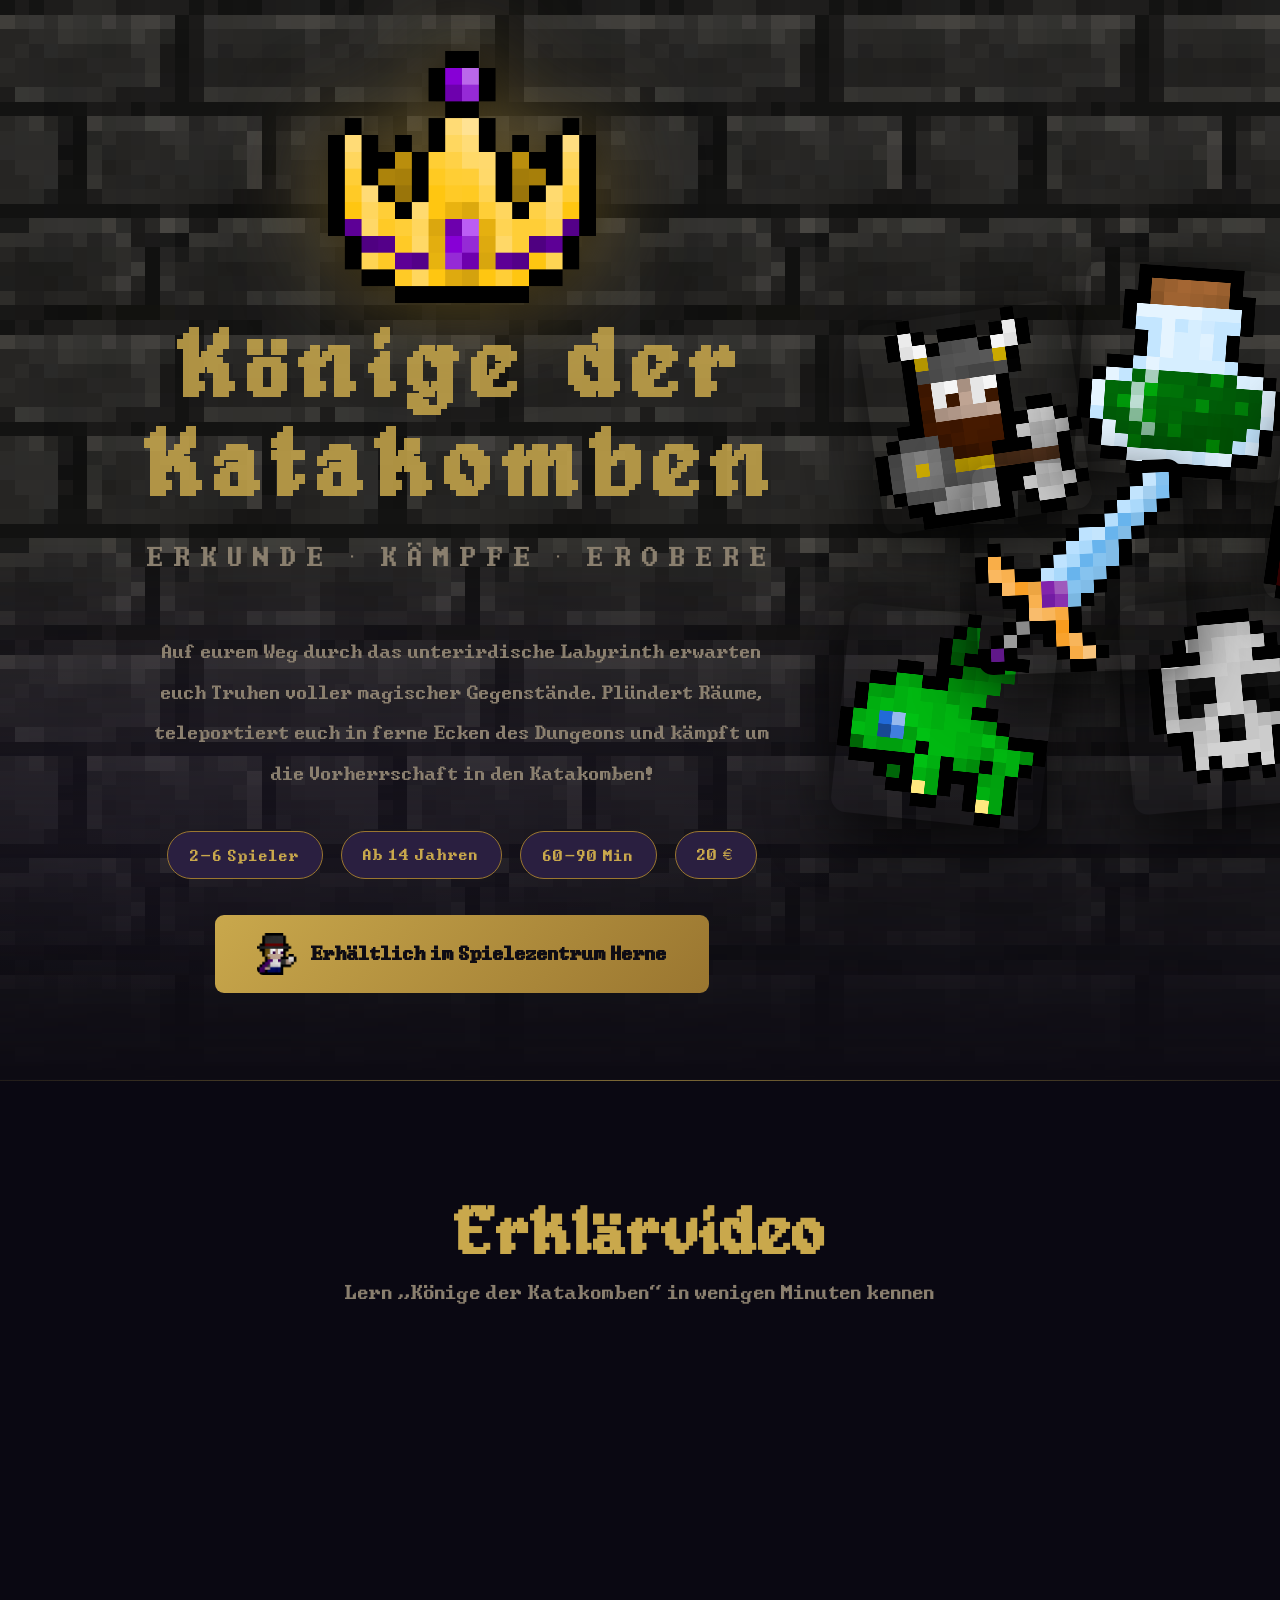
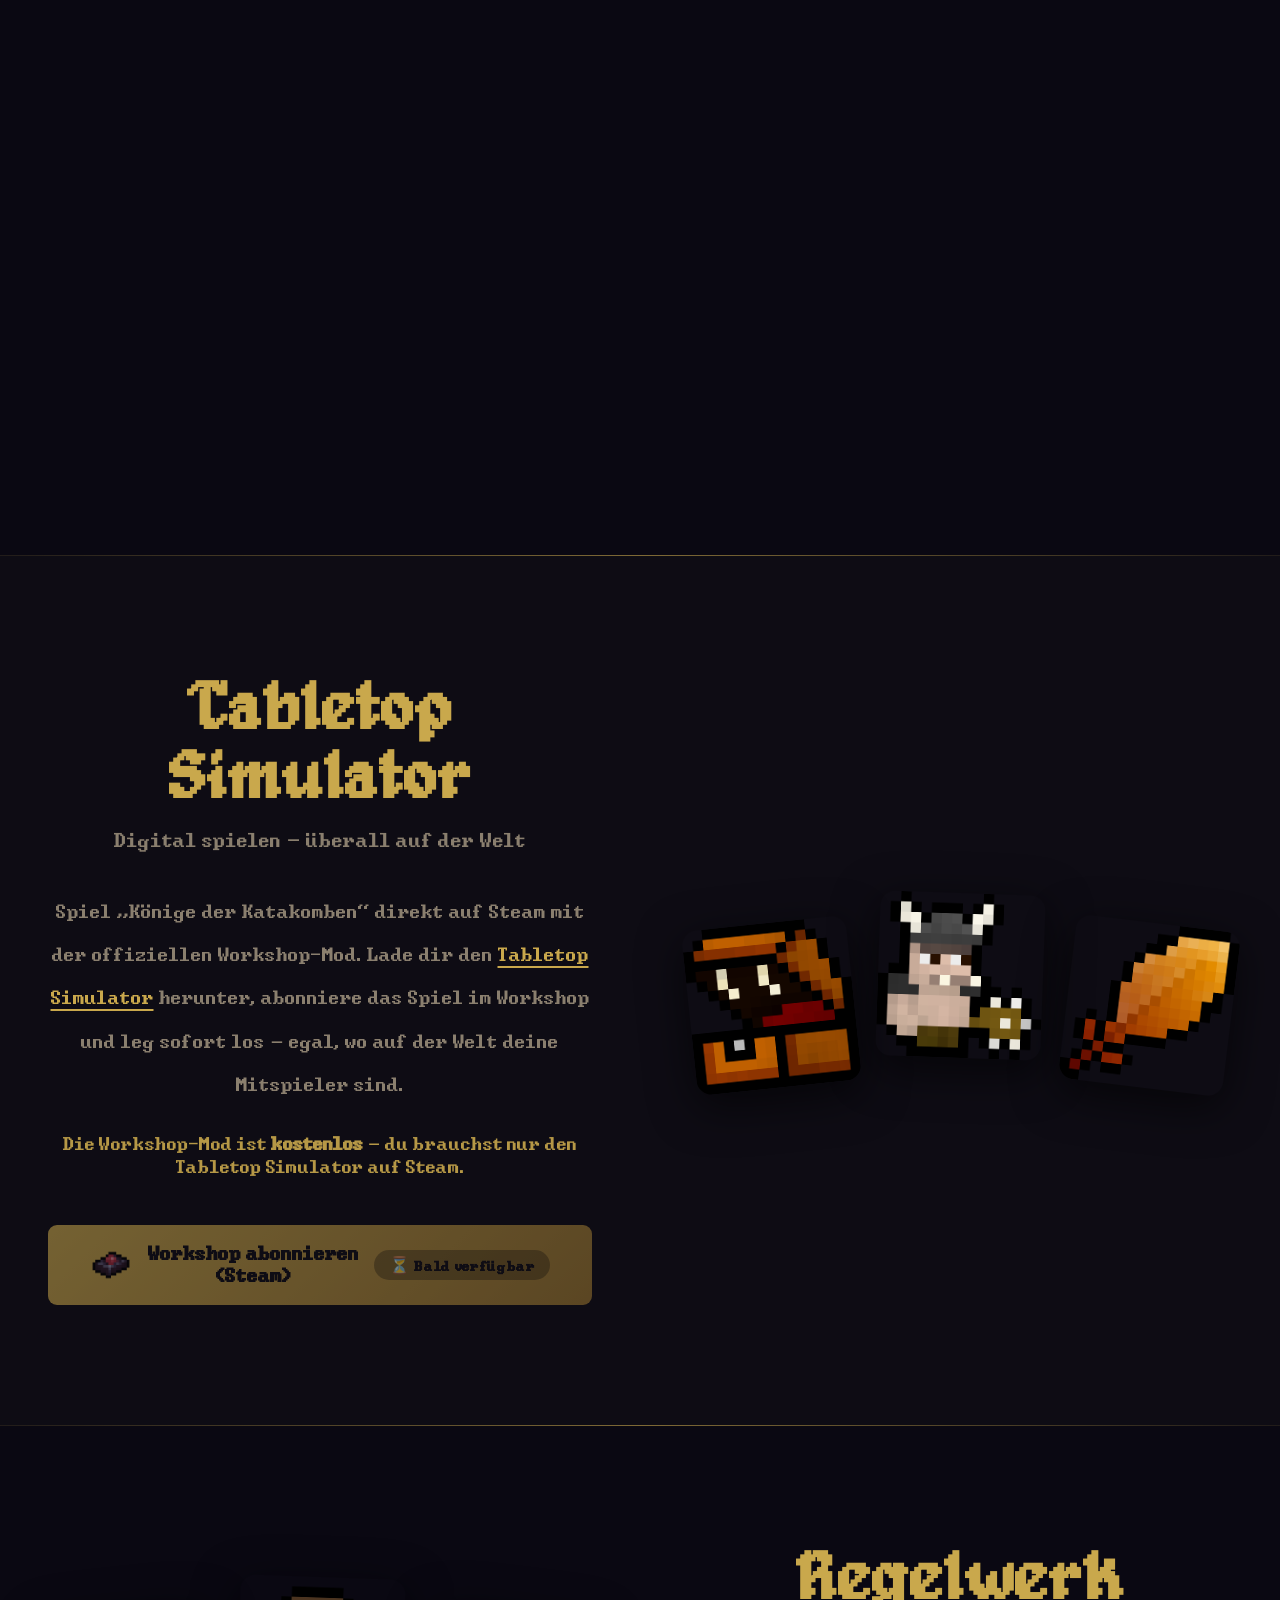
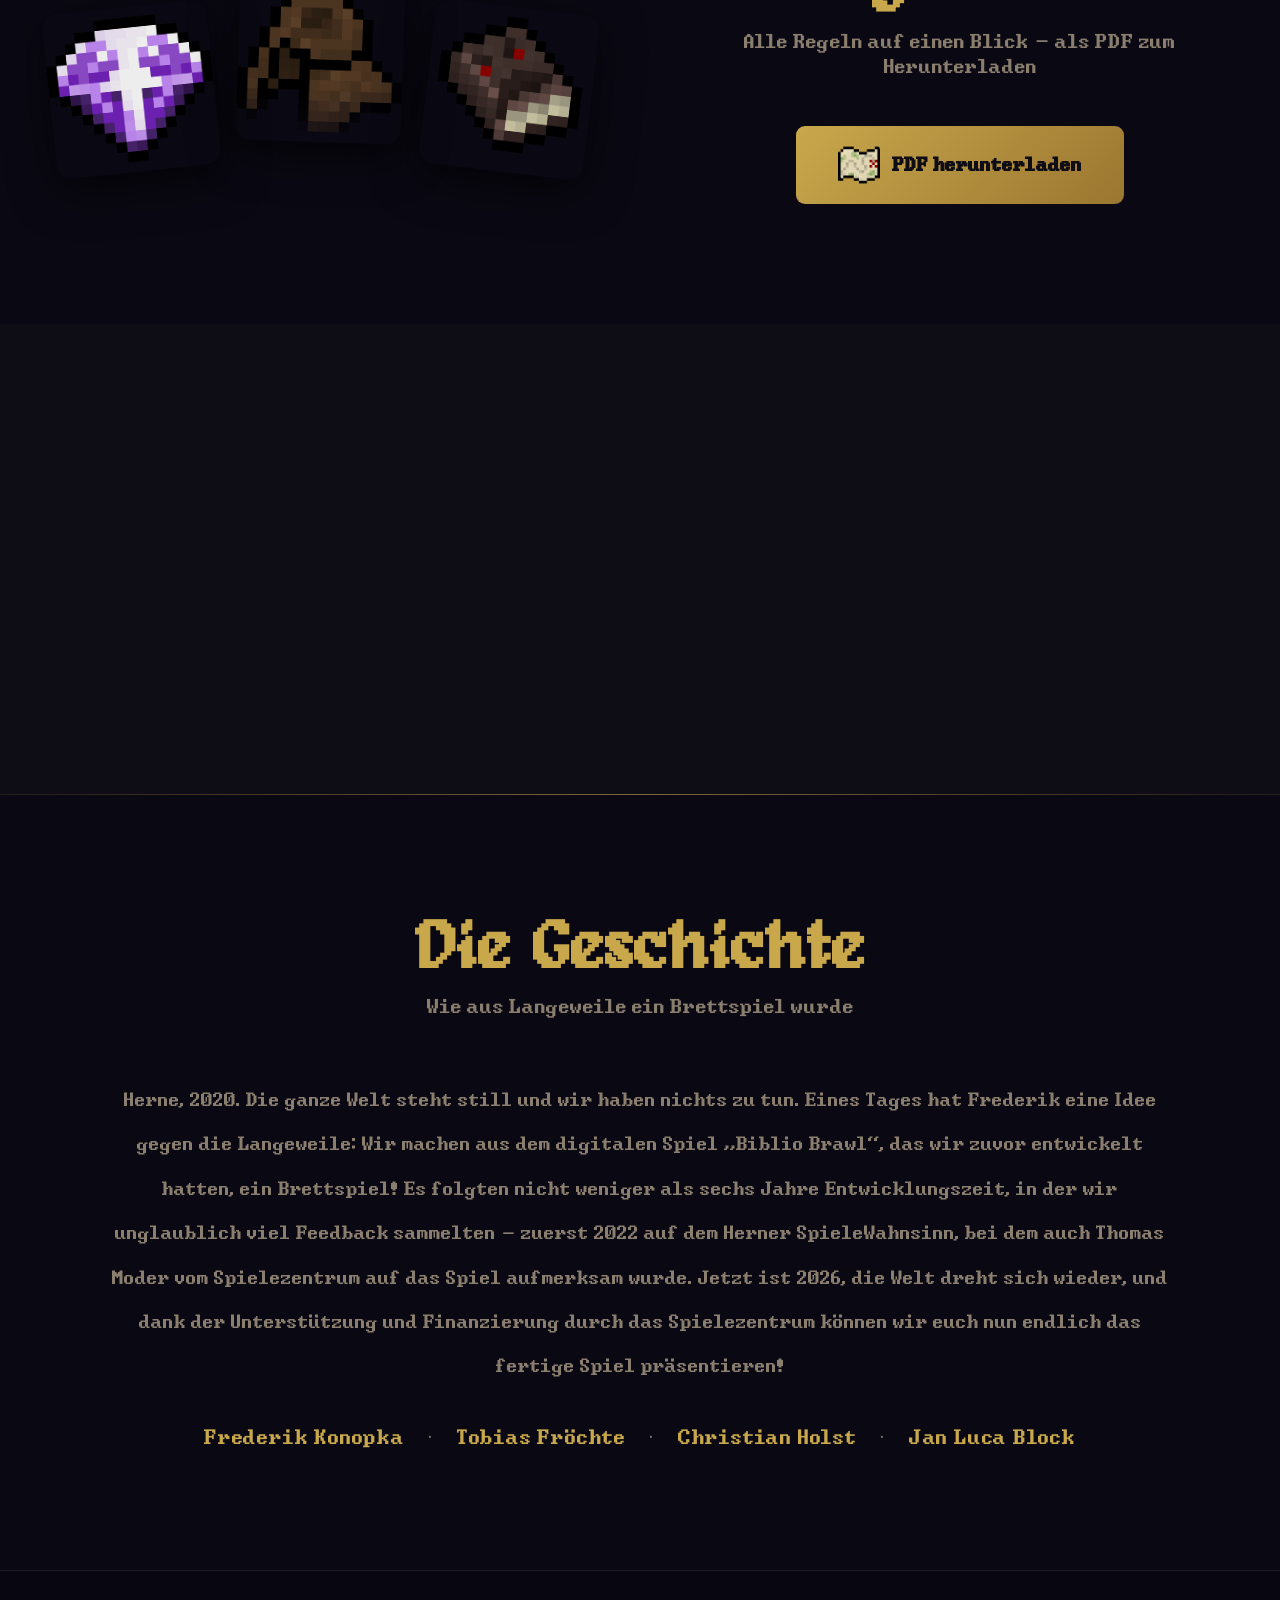
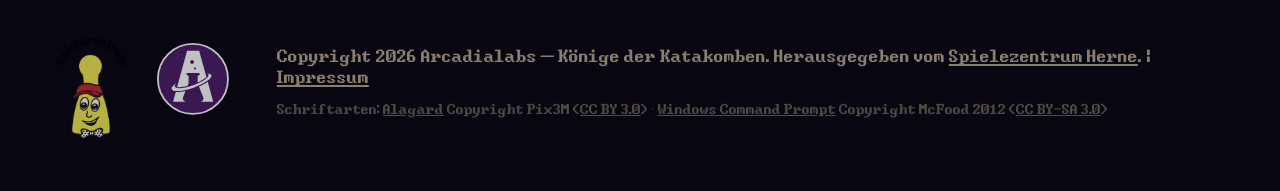
==== commit 29c6f257: "Smartphone-Kompatibilität verbessern - zoom:1.5 nur noch ab 901px (Desktop), nicht auf Mobile - Hero" ====
--- a/index.html
+++ b/index.html
@@ -1,4 +1,4 @@
-<!DOCTYPE html><html lang="de"><head><meta charset="UTF-8" /><meta name="viewport" content="width=device-width, initial-scale=1.0" /><title>Könige der Katakomben – Das Brettspiel aus Herne</title><meta name="description" content="Könige der Katakomben ist ein Brettspiel für 2–6 Spieler ab 14 Jahren. Erkunde Dungeons, kämpfe um die Vorherrschaft und plündere magische Gegenstände. Erhältlich im Spielezentrum Herne für 20 €." /><meta name="author" content="Frederik Konopka, Tobias Fröchte, Christian Holst, Jan Luca Block" /><meta name="robots" content="index, follow" /><meta property="og:type" content="website" /><meta property="og:locale" content="de_DE" /><meta property="og:title" content="Könige der Katakomben – Das Brettspiel aus Herne" /><meta property="og:description" content="Erkunde Dungeons, plündere magische Gegenstände und kämpfe um die Vorherrschaft. Ein Brettspiel für 2–6 Spieler, herausgegeben vom Spielezentrum Herne." /><meta property="og:image" content="assets/krone.png" /><meta property="og:site_name" content="Könige der Katakomben" /><script type="application/ld+json"> { "@context": "https://schema.org", "@type": "BoardGame", "name": "Könige der Katakomben", "description": "Auf eurem Weg durch das unterirdische Labyrinth erwarten euch Truhen voller magischer Gegenstände. Plündert Räume, teleportiert euch in ferne Ecken des Dungeons und kämpft um die Vorherrschaft in den Katakomben!", "numberOfPlayers": { "@type": "QuantitativeValue", "minValue": 2, "maxValue": 6 }, "suggestedAge": "14", "playTime": "PT75M", "offers": { "@type": "Offer", "price": "20.00", "priceCurrency": "EUR", "availability": "https://schema.org/InStock", "seller": { "@type": "Organization", "name": "Spielezentrum Herne", "url": "https://spielezentrum.de/" } }, "author": [ { "@type": "Person", "name": "Frederik Konopka" }, { "@type": "Person", "name": "Tobias Fröchte" }, { "@type": "Person", "name": "Christian Holst" }, { "@type": "Person", "name": "Jan Luca Block" } ], "publisher": { "@type": "Organization", "name": "Spielezentrum Herne", "url": "https://spielezentrum.de/" }, "datePublished": "2026", "inLanguage": "de" } </script><link rel="icon" type="image/png" href="[data-uri]" /><style>@font-face{font-family:'Alagard';src:url("[data-uri]") format('truetype');font-weight:normal;font-style:normal;font-display:swap;unicode-range:U+0020-00C3,U+00C5-00D5,U+00D7-00DB,U+00DD-00DE,U+00E0-00E3,U+00E5-00F5,U+00F7-00FB,U+00FD-00FF,U+0100-FFFF}@font-face{font-family:'Alagard';src:url("[data-uri]") format('truetype');font-weight:normal;font-style:normal;unicode-range:U+00C4,U+00D6,U+00DC,U+00DF,U+00E4,U+00F6,U+00FC}@font-face{font-family:'WinCmd';src:url("[data-uri]") format('truetype');font-weight:normal;font-style:normal;font-display:swap}html{zoom:1.5}*,*::before,*::after{box-sizing:border-box;margin:0;padding:0}:root{--bg:#0e0c14;--bg2:#0a0812;--gold:#c9a84c;--gold-dark:#9a7630;--text:#e8dfc8;--muted:#8a7f6e;--card-bg:#1e1929;--radius:12px}html{scroll-behavior:smooth}body{cursor:url("[data-uri]") 0 0,auto}body{font-family:'WinCmd','Courier New',monospace;background:var(--bg);color:var(--text);overflow-x:hidden}h1,h2,h3,.logo,.section-title,.logo-full{font-family:'Alagard','Georgia',serif}a{text-decoration:none;color:inherit}.btn{display:inline-flex;align-items:center;gap:0.5rem;padding:0.75rem 1.75rem;border-radius:6px;font-size:1rem;font-weight:bold;transition:transform 0.15s,box-shadow 0.15s}.btn:hover{transform:translateY(-2px);box-shadow:0 6px 20px rgba(201,168,76,0.3)}.btn-icon{width:28px;height:28px;object-fit:cover;border-radius:4px;flex-shrink:0}.btn-primary{background:linear-gradient(135deg,var(--gold),var(--gold-dark));color:#0e0c14}.btn-outline{border:2px solid var(--gold);color:var(--gold)}.btn-steam{background:#1b2838;color:#c6d4df;border:2px solid #4d8dba}.btn-steam:hover{box-shadow:0 6px 20px rgba(77,141,186,0.4)}.hero{min-height:80vh;display:grid;grid-template-columns:1fr 1fr;align-items:center;padding:1.5rem 6rem 3rem;background:radial-gradient(ellipse at 20% 50%,#2a1f40 0%,#0e0c14 60%);position:relative;overflow:hidden}.hero::after{content:'';position:absolute;inset:0;background:url("[data-uri]") top center / cover no-repeat;image-rendering:pixelated;mask-image:linear-gradient(to bottom,black 0%,black 50%,transparent 100%);-webkit-mask-image:linear-gradient(to bottom,black 0%,black 50%,transparent 100%);pointer-events:none}.hero-content{z-index:1;display:flex;flex-direction:column;justify-content:flex-start;align-items:center;text-align:center}.logo-full{font-size:clamp(2.2rem,5vw,4rem);color:var(--gold);letter-spacing:0.1em;margin-top:-0.5rem;margin-bottom:0.25rem;opacity:0.85}.hero-desc{color:var(--muted);line-height:1.7;max-width:480px;margin-bottom:1.5rem;font-size:1rem}.hero-badges{display:flex;gap:0.75rem;flex-wrap:wrap;justify-content:center;width:100%;margin-bottom:1.5rem}.hero-badges span{display:inline-flex;align-items:center;background:#2a1f40;border:1px solid var(--gold-dark);color:var(--gold);padding:0.3rem 0.9rem;height:2rem;border-radius:20px;font-size:0.85rem;letter-spacing:0.05em;white-space:nowrap}.logo-crown{width:clamp(8rem,14vw,13rem);height:auto;filter:drop-shadow(0 0 30px rgba(201,168,76,0.5)) drop-shadow(0 4px 8px rgba(0,0,0,0.8));margin-bottom:1.25rem;animation:crown-pulse 3s ease-in-out infinite;transition:transform 0.3s,filter 0.3s}@keyframes crown-pulse{0%,100%{filter:drop-shadow(0 0 30px rgba(201,168,76,0.5)) drop-shadow(0 4px 8px rgba(0,0,0,0.8))}50%{filter:drop-shadow(0 0 55px rgba(201,168,76,0.9)) drop-shadow(0 4px 8px rgba(0,0,0,0.8))}}.logo-crown:hover{transform:scale(1.06) rotate(-3deg);filter:drop-shadow(0 0 40px rgba(201,168,76,0.8)) drop-shadow(0 4px 8px rgba(0,0,0,0.8))}.tagline{font-size:clamp(1rem,2vw,1.4rem);color:var(--muted);letter-spacing:0.3em;text-transform:uppercase;margin:0.75rem 0 2.5rem}.hero-buttons{display:flex;gap:1rem;flex-wrap:wrap}.hero-buy{font-size:0.85rem;color:var(--muted);margin-top:-0.75rem;margin-bottom:1.5rem}.hero-buy a{color:var(--gold);text-decoration:underline;text-underline-offset:3px}.hero-cards{position:relative;height:500px;z-index:1}@keyframes float{0%,100%{translate:0 0px}50%{translate:0 -10px}}.hero-card{position:absolute;width:140px;border-radius:10px;box-shadow:0 10px 40px rgba(0,0,0,0.7);animation:float 4s ease-in-out infinite;transition:transform 0.3s}.hero-card:hover{transform:scale(1.08) rotate(0deg) !important;z-index:10;animation-play-state:paused}.c1{animation-delay:0s}.c2{animation-delay:-1.3s}.c3{animation-delay:-2.6s}.c4{animation-delay:-0.8s}.c5{animation-delay:-2.0s}.c1{top:110px;left:60px;transform:rotate(-8deg)}.c2{top:80px;left:200px;transform:rotate(4deg)}.c3{top:210px;left:130px;transform:rotate(-2deg);z-index:2}.c4{top:310px;left:40px;transform:rotate(6deg)}.c5{top:300px;left:230px;transform:rotate(-5deg)}.c6{top:170px;left:330px;transform:rotate(8deg);animation-delay:-3.5s}.section{padding:5rem 2rem;border-top:1px solid rgba(201,168,76,0.15);position:relative}.section-dark{background:var(--bg2)}.container{max-width:1100px;margin:0 auto}.section-title{font-size:clamp(1.8rem,4vw,2.8rem);color:var(--gold);text-align:center;margin-bottom:0.5rem}.section-sub{text-align:center;color:var(--muted);margin-bottom:2.5rem;font-size:1.05rem}.section-header{display:flex;flex-direction:column;align-items:center;margin-bottom:2.5rem}.section-icon{width:70px;border-radius:8px;margin-bottom:1rem;box-shadow:0 4px 20px rgba(201,168,76,0.3)}.video-wrapper{max-width:800px;margin:0 auto;border-radius:var(--radius);animation:video-glow 3s ease-in-out infinite}@keyframes video-glow{0%,100%{box-shadow:0 0 20px rgba(201,168,76,0.3),0 0 60px rgba(201,168,76,0.1)}50%{box-shadow:0 0 40px rgba(201,168,76,0.7),0 0 100px rgba(201,168,76,0.3)}}.video-placeholder{aspect-ratio:16/9;background:var(--card-bg);border:2px dashed var(--gold-dark);border-radius:var(--radius);display:flex;flex-direction:column;align-items:center;justify-content:center;gap:1rem;color:var(--muted);font-size:1.1rem}.play-icon-img{width:90px;border-radius:8px;opacity:0.7;filter:drop-shadow(0 0 12px rgba(201,168,76,0.4))}.section-split{display:grid;grid-template-columns:1fr 1fr;gap:4rem;align-items:center}.split-text{display:flex;flex-direction:column;align-items:center;text-align:center}.split-text .section-title{text-align:center}.split-text .section-sub{text-align:center;color:var(--muted);margin-bottom:1.5rem}.split-desc{color:var(--muted);line-height:1.8;margin-bottom:1rem}.split-free{color:var(--gold);font-size:0.95rem;margin-bottom:1.5rem;opacity:0.9}.split-btn{justify-content:center}.split-cards{display:flex;gap:1rem;justify-content:center;align-items:flex-end}.split-cards img{width:110px;border-radius:10px;box-shadow:0 8px 30px rgba(0,0,0,0.6);transform:rotate(var(--rot,0deg));transition:transform 0.3s;animation:float 4s ease-in-out infinite}.split-cards img:nth-child(1){--rot:-6deg;animation-delay:-1.0s}.split-cards img:nth-child(2){--rot:2deg;margin-bottom:20px;animation-delay:-2.5s}.split-cards img:nth-child(3){--rot:7deg;animation-delay:-0.5s}.split-cards img:hover{transform:scale(1.08) rotate(0deg) !important;z-index:10}.section-btn{display:flex;justify-content:center;margin-top:0.5rem}.footer-row{display:flex;align-items:center;justify-content:center;gap:2rem}.footer-text{text-align:left}.footer-logos{display:flex;align-items:center;gap:1rem;flex-shrink:0}.footer-logo{height:48px;width:auto;opacity:0.75;filter:grayscale(20%);transition:opacity 0.2s}.footer-logo:hover{opacity:1}.footer-logo-sz{height:80px}.footer-logo-invert{filter:brightness(0) invert(1)}.footer{background:#080610;text-align:center;padding:2rem;color:var(--muted);font-size:0.9rem;border-top:1px solid #1e1929}.footer-attrib{margin-top:0.6rem;font-size:0.75rem;opacity:0.55}.footer-attrib a{color:var(--muted);text-decoration:underline}@media (max-width:900px){.hero{grid-template-columns:1fr;padding:3rem 1.5rem 2rem;text-align:center}.hero-buttons{justify-content:center}.hero-cards{height:220px;margin-top:2rem}.hero-card{width:90px}.c1{top:20px;left:10px}.c2{top:5px;left:110px}.c3{top:80px;left:60px}.c4{top:120px;left:10px}.c5{top:110px;left:160px}.section-split{grid-template-columns:1fr}.split-text .section-title{text-align:center}.split-text .section-sub{text-align:center}.split-btn{justify-content:center !important}.split-cards{order:-1}}@media (max-width:480px){.hero{padding:2.5rem 1rem 1.5rem;min-height:auto}.logo{font-size:clamp(4rem,22vw,6rem)}.tagline{font-size:0.8rem;letter-spacing:0.15em;margin-bottom:1.5rem}.hero-buttons{flex-direction:column;align-items:center;gap:0.75rem}.btn{width:100%;justify-content:center}.hero-cards{display:none}.logo-full{font-size:1.8rem}.hero-desc{max-width:100%;font-size:0.95rem}.hero-badges{justify-content:center}.section{padding:3rem 1rem}.section-title{font-size:1.6rem}.section-sub{font-size:0.95rem}.split-cards{display:none}.btn-steam{font-size:0.9rem;gap:0.4rem}.play-icon-img{width:60px}.footer{font-size:0.8rem;padding:1.5rem 1rem}.footer-row{flex-direction:column;align-items:center;gap:1rem}.footer-text{text-align:center}}.section{opacity:0;transform:translateY(30px);transition:opacity 0.7s ease,transform 0.7s ease}.section.visible{opacity:1;transform:translateY(0)}a[href]{cursor:url("[data-uri]") 26 26,pointer}.btn{overflow:hidden;position:relative;cursor:url("[data-uri]") 26 26,pointer}.btn::after{content:'';position:absolute;top:0;left:-75%;width:50%;height:100%;background:linear-gradient(120deg,transparent,rgba(255,255,255,0.25),transparent);transform:skewX(-20deg);transition:none}.btn:hover::after{animation:shimmer 0.5s ease forwards}@keyframes shimmer{to{left:125%}}@keyframes flicker{0%,100%{text-shadow:0 0 18px rgba(201,168,76,0.6)}92%{text-shadow:0 0 18px rgba(201,168,76,0.6)}93%{text-shadow:0 0 4px rgba(201,168,76,0.2)}94%{text-shadow:0 0 18px rgba(201,168,76,0.6)}96%{text-shadow:0 0 8px rgba(201,168,76,0.3)}97%{text-shadow:0 0 18px rgba(201,168,76,0.6)}}.logo-full{animation:flicker 6s ease-in-out infinite}@keyframes border-shine{0%{background-position:-200% center}100%{background-position:200% center}}.section{border-top:1px solid transparent;background-clip:padding-box;border-image:linear-gradient(90deg,rgba(201,168,76,0.1) 0%,rgba(201,168,76,0.6) 50%,rgba(201,168,76,0.1) 100%) 1}.autoren-list{display:flex;flex-wrap:wrap;justify-content:center;align-items:center;gap:0.5rem 1rem;margin-top:1.5rem}.autor{font-size:1.1rem;color:var(--gold);letter-spacing:0.03em}.autor-sep{color:var(--muted);font-size:1.2rem}.lore-text{max-width:720px;margin:1.5rem auto 0;color:var(--muted);line-height:1.85;font-size:1rem;text-align:center;hyphens:auto;-webkit-hyphens:auto}</style></head><body><header class="hero"><div class="hero-content"><img src="[data-uri]" class="logo logo-crown" alt="Könige der Katakomben" /><h1 class="logo-full">Könige der Katakomben</h1><p class="tagline">Erkunde &middot; Kämpfe &middot; Erobere</p><p class="hero-desc">Auf eurem Weg durch das unterirdische Labyrinth erwarten euch Truhen voller magischer Gegenstände. Plündert Räume, teleportiert euch in ferne Ecken des Dungeons und kämpft um die Vorherrschaft in den Katakomben!</p><div class="hero-badges"><span>2–6 Spieler</span><span>Ab 14 Jahren</span><span>60–90 Min</span><span>20 €</span></div><a href="https://spielezentrum.de/" target="_blank" rel="noopener" class="btn btn-primary hero-buy-btn"><img src="[data-uri]" class="btn-icon" alt="">Erhältlich im Spielezentrum Herne</a></div><div class="hero-cards"><img src="[data-uri]" class="hero-card c1" alt="Krieger" /><img src="[data-uri]" class="hero-card c2" alt="Zaubertrank" /><img src="[data-uri]" class="hero-card c3" alt="Legendäres Schwert" /><img src="[data-uri]" class="hero-card c4" alt="Süße Drachenbabys" /><img src="[data-uri]" class="hero-card c5" alt="Dunkler Fluch" /><img src="[data-uri]" class="hero-card c6" alt="Teufelchen" /></div></header><section class="section section-dark" id="video"><div class="container"><h2 class="section-title">Erklärvideo</h2><p class="section-sub">Lern &bdquo;Könige der Katakomben&ldquo; in wenigen Minuten kennen</p><div class="video-wrapper"><iframe src="https://www.youtube-nocookie.com/embed/nZjSDonluYk?rel=0&modestbranding=1&iv_load_policy=3" title="Könige der Katakomben – Erklärvideo" allow="accelerometer; autoplay; clipboard-write; encrypted-media; gyroscope; picture-in-picture" allowfullscreen loading="lazy" style="width:100%;aspect-ratio:16/9;border:none;border-radius:var(--radius);"></iframe></div></div></section><section class="section" id="tabletop"><div class="container section-split"><div class="split-text"><h2 class="section-title">Tabletop Simulator</h2><p class="section-sub">Digital spielen – überall auf der Welt</p><p class="split-desc">Spiel &bdquo;Könige der Katakomben&ldquo; direkt auf Steam mit der offiziellen Workshop-Mod. Lade dir den <a href="https://store.steampowered.com/app/286160/Tabletop_Simulator/" target="_blank" rel="noopener" style="color:var(--gold);text-decoration:underline;text-underline-offset:3px;">Tabletop Simulator</a> herunter, abonniere das Spiel im Workshop und leg sofort los – egal, wo auf der Welt deine Mitspieler sind.</p><p class="split-free">Die Workshop-Mod ist <strong>kostenlos</strong> – du brauchst nur den Tabletop Simulator auf Steam.</p><div class="section-btn split-btn"><a href="#" class="btn btn-primary" style="opacity:0.55;cursor:not-allowed;pointer-events:none;"><img src="[data-uri]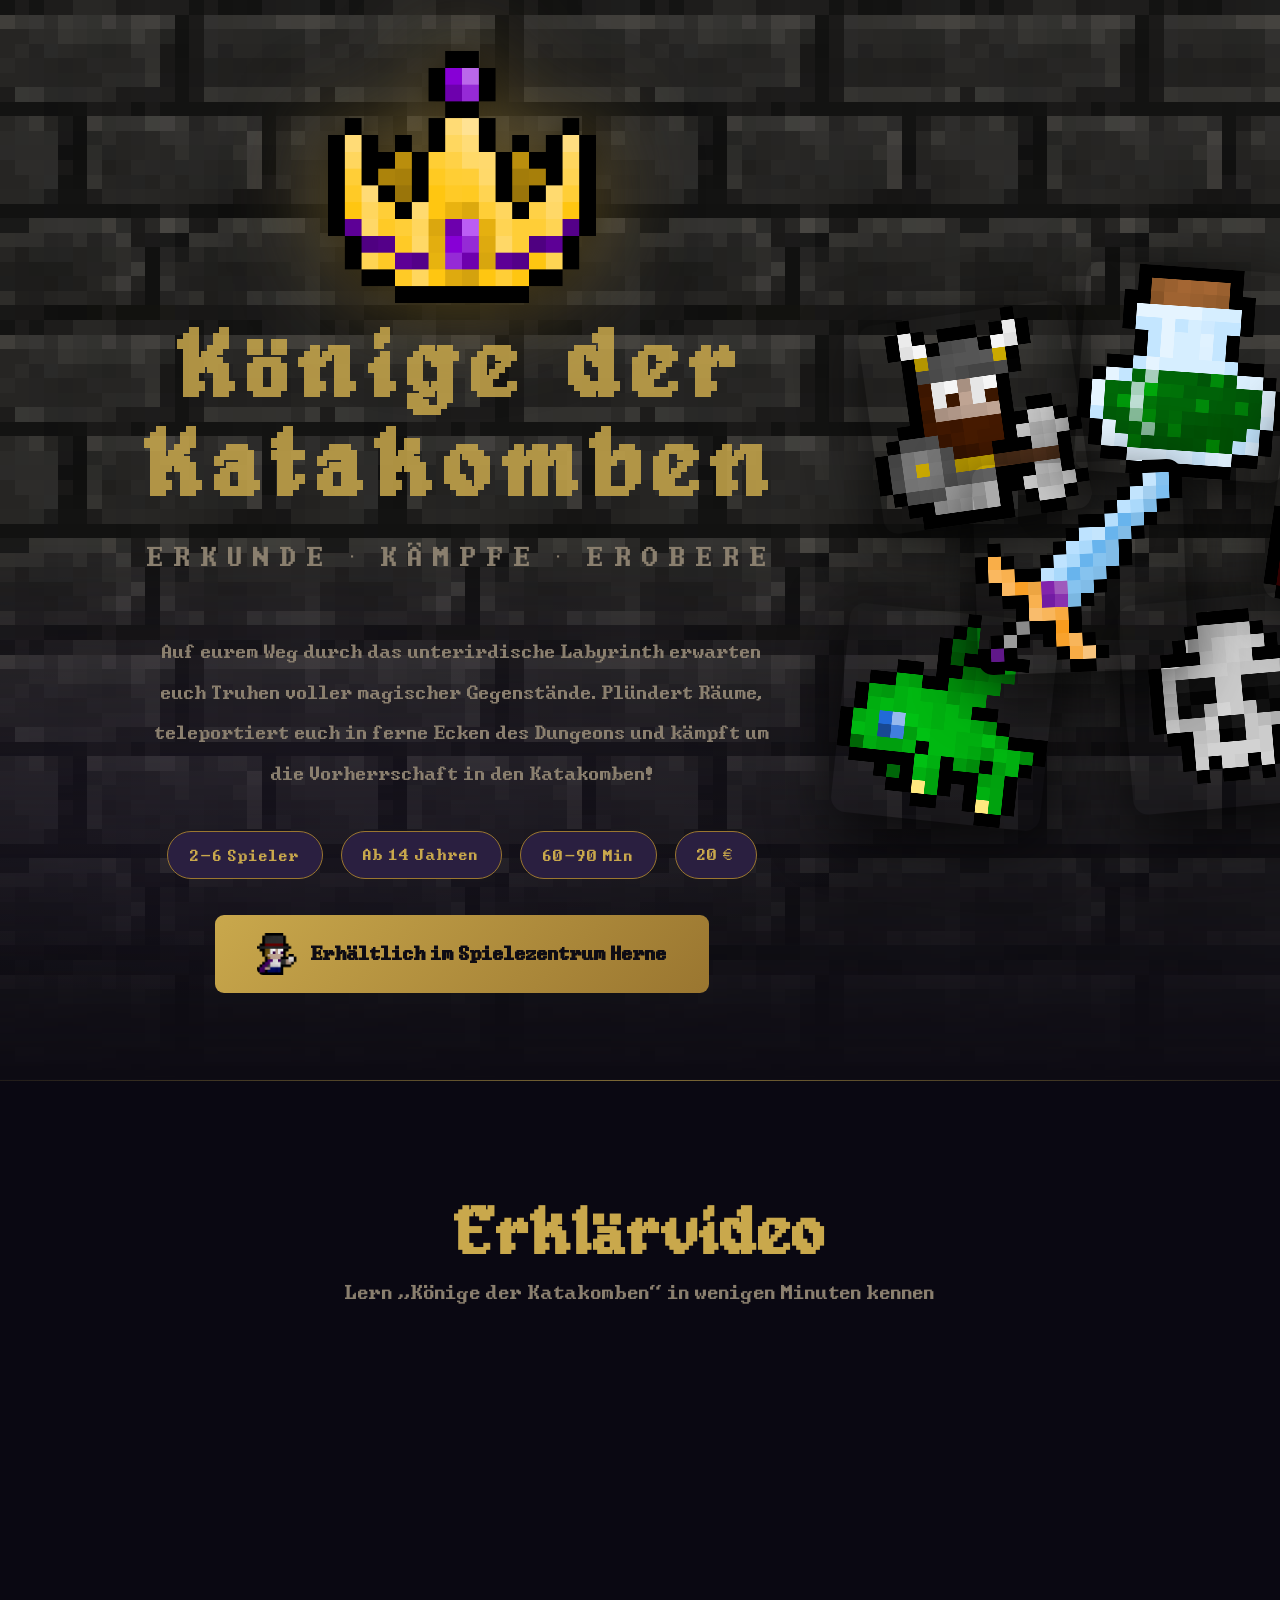
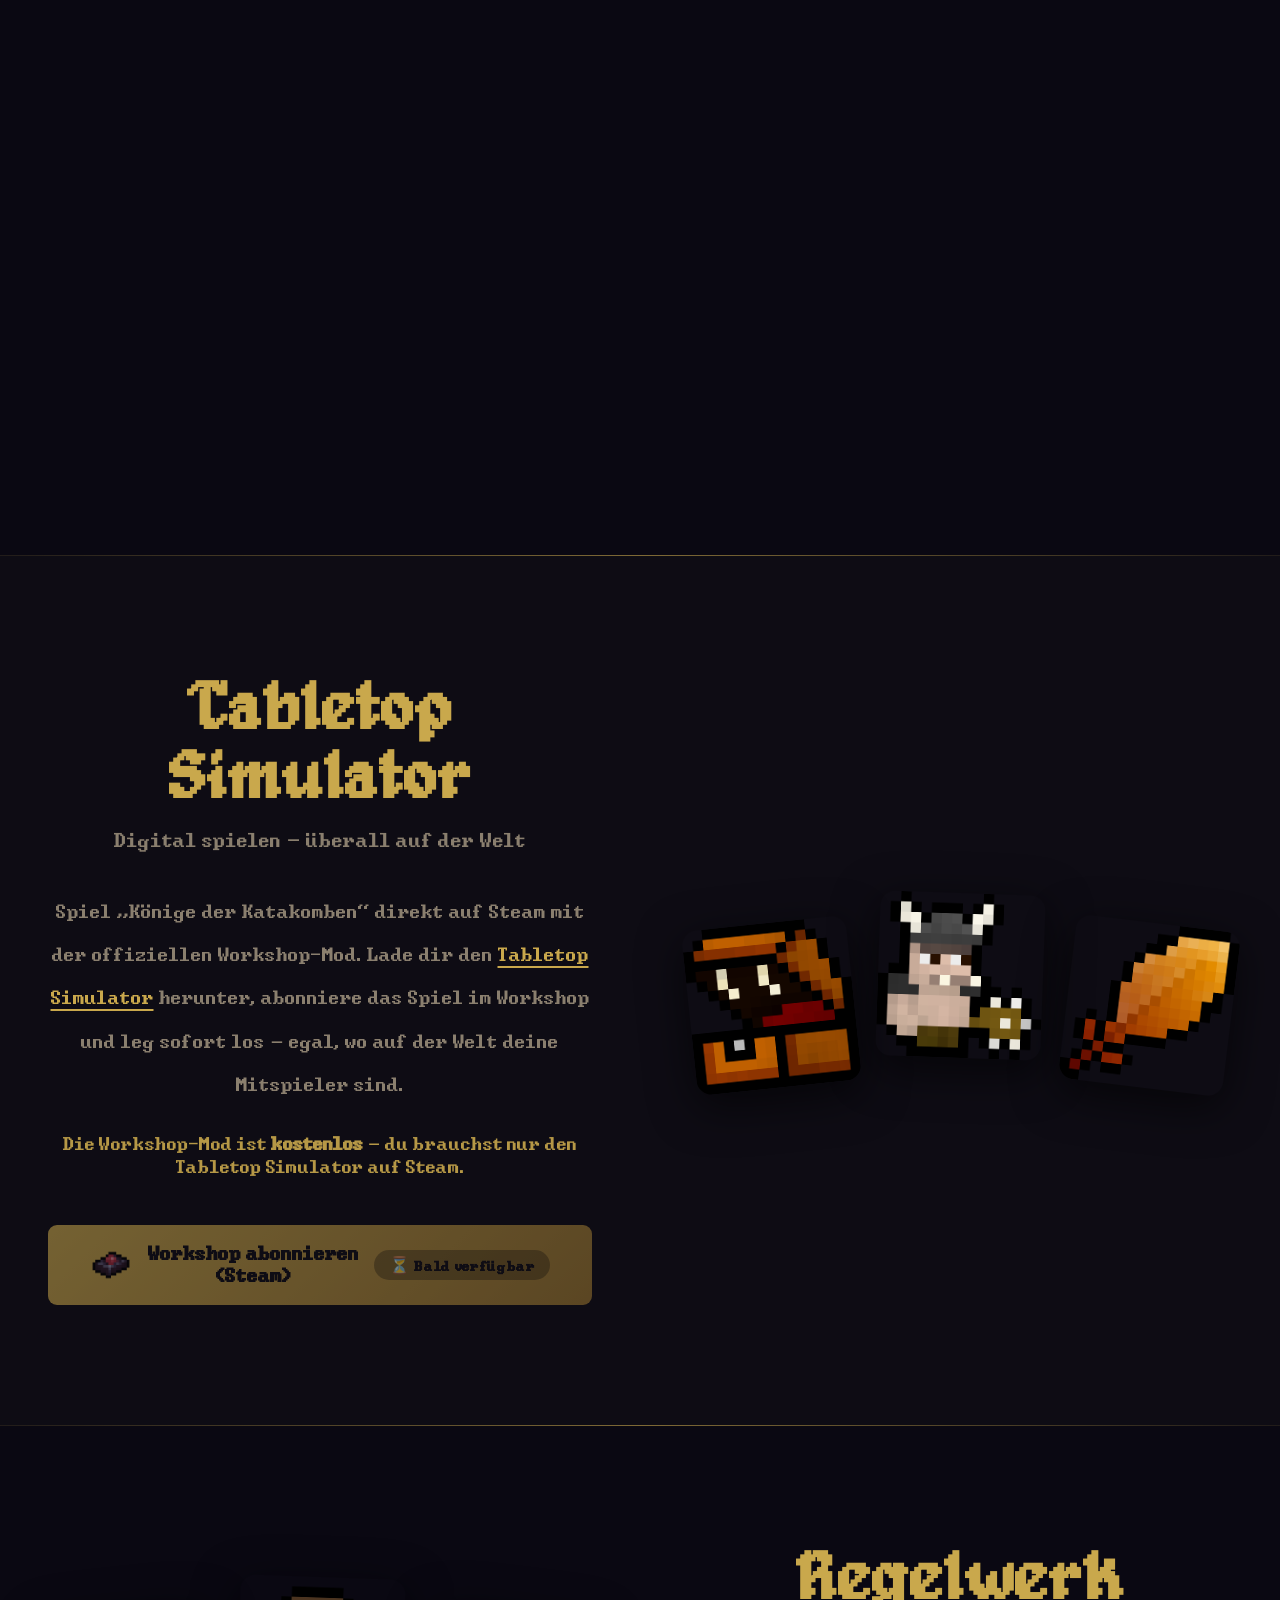
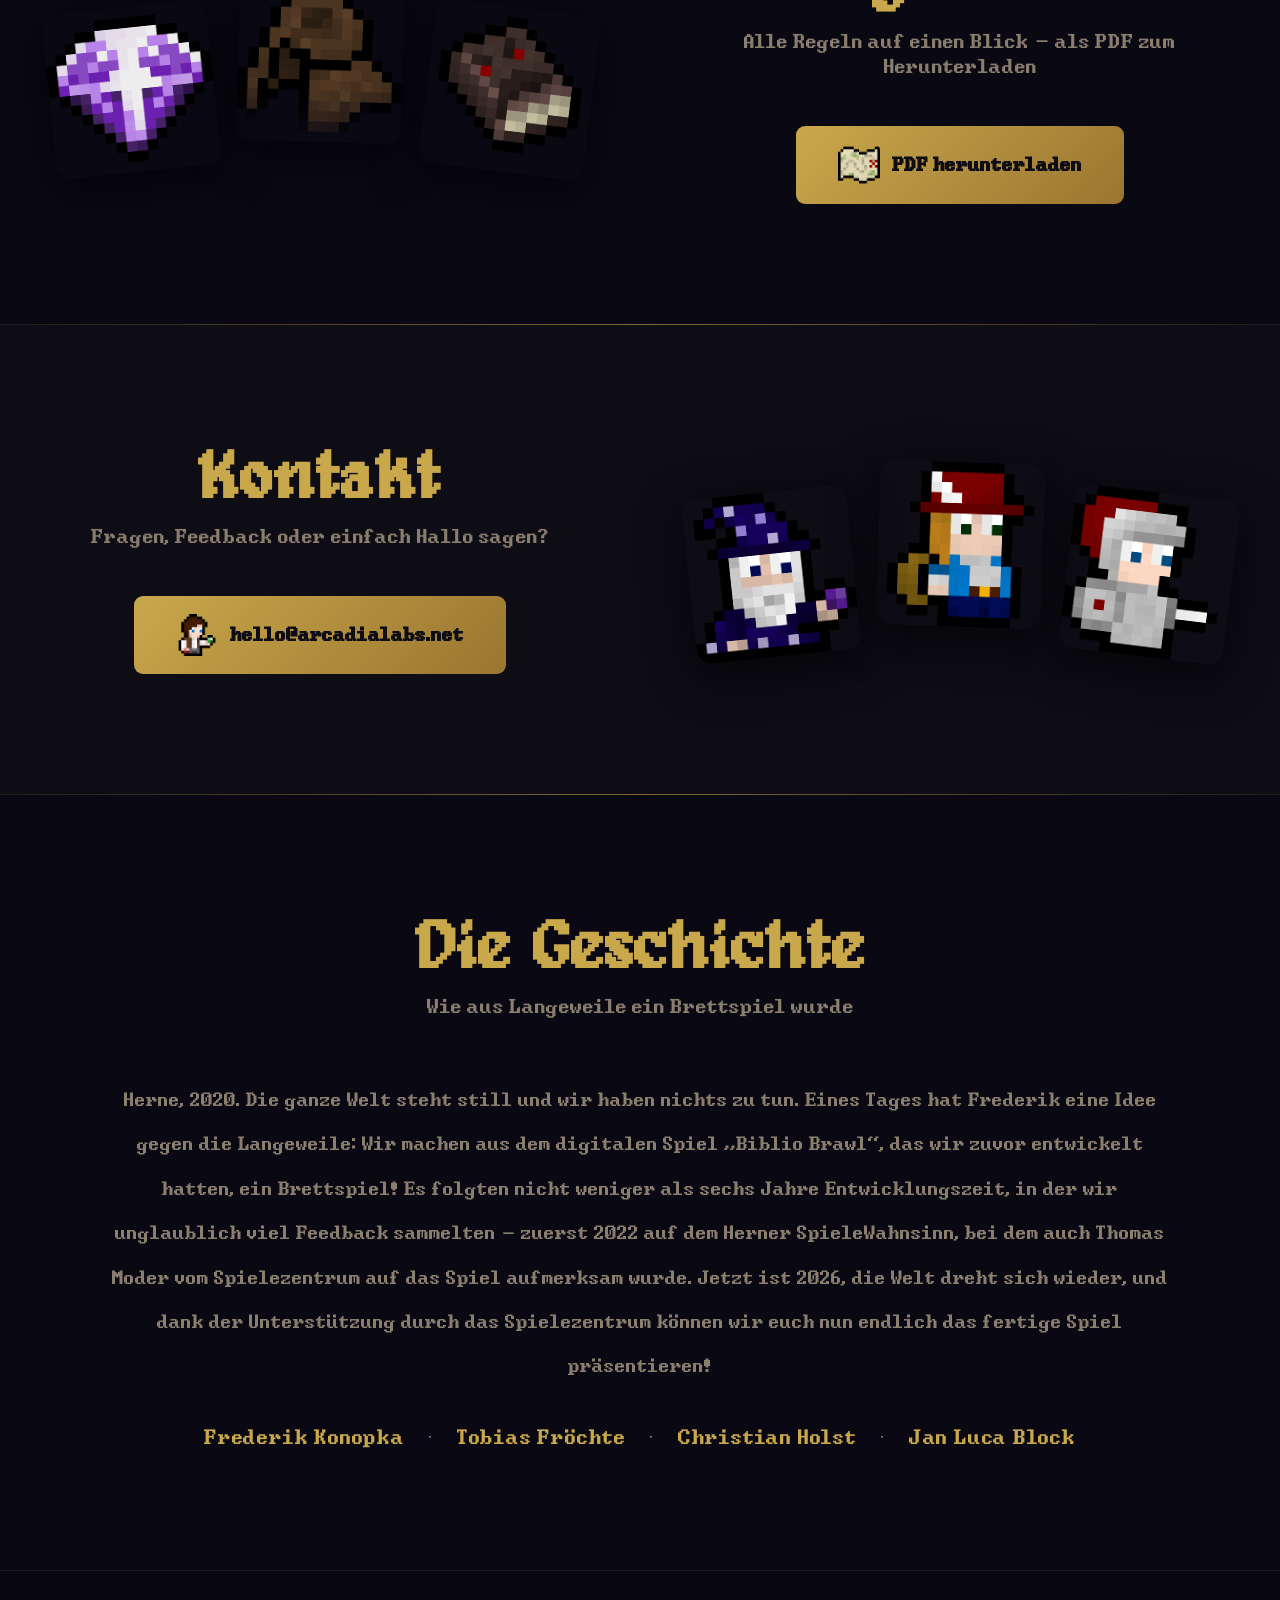
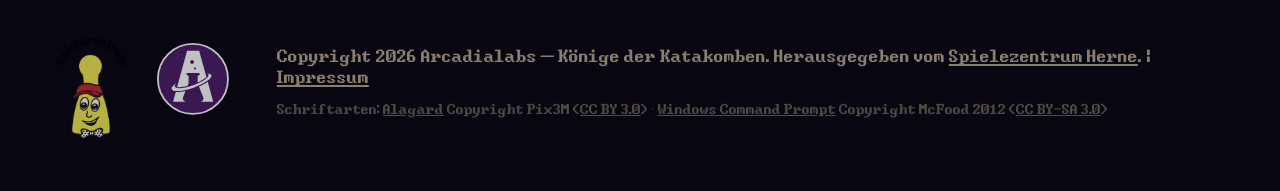
==== commit 2bb789c1: "update" ====
--- a/index.html
+++ b/index.html
@@ -1,4 +1,4 @@
-<!DOCTYPE html><html lang="de"><head><meta charset="UTF-8" /><meta name="viewport" content="width=device-width, initial-scale=1.0" /><title>Könige der Katakomben – Das Brettspiel aus Herne</title><meta name="description" content="Könige der Katakomben ist ein Brettspiel für 2–6 Spieler ab 14 Jahren. Erkunde Dungeons, kämpfe um die Vorherrschaft und plündere magische Gegenstände. Erhältlich im Spielezentrum Herne für 20 €." /><meta name="author" content="Frederik Konopka, Tobias Fröchte, Christian Holst, Jan Luca Block" /><meta name="robots" content="index, follow" /><meta property="og:type" content="website" /><meta property="og:locale" content="de_DE" /><meta property="og:title" content="Könige der Katakomben – Das Brettspiel aus Herne" /><meta property="og:description" content="Erkunde Dungeons, plündere magische Gegenstände und kämpfe um die Vorherrschaft. Ein Brettspiel für 2–6 Spieler, herausgegeben vom Spielezentrum Herne." /><meta property="og:image" content="assets/krone.png" /><meta property="og:site_name" content="Könige der Katakomben" /><script type="application/ld+json"> { "@context": "https://schema.org", "@type": "BoardGame", "name": "Könige der Katakomben", "description": "Auf eurem Weg durch das unterirdische Labyrinth erwarten euch Truhen voller magischer Gegenstände. Plündert Räume, teleportiert euch in ferne Ecken des Dungeons und kämpft um die Vorherrschaft in den Katakomben!", "numberOfPlayers": { "@type": "QuantitativeValue", "minValue": 2, "maxValue": 6 }, "suggestedAge": "14", "playTime": "PT75M", "offers": { "@type": "Offer", "price": "20.00", "priceCurrency": "EUR", "availability": "https://schema.org/InStock", "seller": { "@type": "Organization", "name": "Spielezentrum Herne", "url": "https://spielezentrum.de/" } }, "author": [ { "@type": "Person", "name": "Frederik Konopka" }, { "@type": "Person", "name": "Tobias Fröchte" }, { "@type": "Person", "name": "Christian Holst" }, { "@type": "Person", "name": "Jan Luca Block" } ], "publisher": { "@type": "Organization", "name": "Spielezentrum Herne", "url": "https://spielezentrum.de/" }, "datePublished": "2026", "inLanguage": "de" } </script><link rel="icon" type="image/png" href="[data-uri]" /><style>@font-face{font-family:'Alagard';src:url("[data-uri]") format('truetype');font-weight:normal;font-style:normal;font-display:swap;unicode-range:U+0020-00C3,U+00C5-00D5,U+00D7-00DB,U+00DD-00DE,U+00E0-00E3,U+00E5-00F5,U+00F7-00FB,U+00FD-00FF,U+0100-FFFF}@font-face{font-family:'Alagard';src:url("[data-uri]") format('truetype');font-weight:normal;font-style:normal;unicode-range:U+00C4,U+00D6,U+00DC,U+00DF,U+00E4,U+00F6,U+00FC}@font-face{font-family:'WinCmd';src:url("[data-uri]") format('truetype');font-weight:normal;font-style:normal;font-display:swap}*,*::before,*::after{box-sizing:border-box;margin:0;padding:0}:root{--bg:#0e0c14;--bg2:#0a0812;--gold:#c9a84c;--gold-dark:#9a7630;--text:#e8dfc8;--muted:#8a7f6e;--card-bg:#1e1929;--radius:12px}html{scroll-behavior:smooth}body{cursor:url("[data-uri]") 0 0,auto}body{font-family:'WinCmd','Courier New',monospace;background:var(--bg);color:var(--text);overflow-x:hidden}h1,h2,h3,.logo,.section-title,.logo-full{font-family:'Alagard','Georgia',serif}a{text-decoration:none;color:inherit}.btn{display:inline-flex;align-items:center;gap:0.5rem;padding:0.75rem 1.75rem;border-radius:6px;font-size:1rem;font-weight:bold;transition:transform 0.15s,box-shadow 0.15s}.btn:hover{transform:translateY(-2px);box-shadow:0 6px 20px rgba(201,168,76,0.3)}.btn-icon{width:28px;height:28px;object-fit:cover;border-radius:4px;flex-shrink:0}.btn-primary{background:linear-gradient(135deg,var(--gold),var(--gold-dark));color:#0e0c14}.btn-outline{border:2px solid var(--gold);color:var(--gold)}.btn-steam{background:#1b2838;color:#c6d4df;border:2px solid #4d8dba}.btn-steam:hover{box-shadow:0 6px 20px rgba(77,141,186,0.4)}.hero{min-height:80vh;display:grid;grid-template-columns:1fr 1fr;align-items:center;padding:1.5rem 6rem 3rem;background:radial-gradient(ellipse at 20% 50%,#2a1f40 0%,#0e0c14 60%);position:relative;overflow:hidden}.hero::after{content:'';position:absolute;inset:0;background:url("[data-uri]") top center / cover no-repeat;image-rendering:pixelated;mask-image:linear-gradient(to bottom,black 0%,black 50%,transparent 100%);-webkit-mask-image:linear-gradient(to bottom,black 0%,black 50%,transparent 100%);pointer-events:none}.hero-content{z-index:1;display:flex;flex-direction:column;justify-content:flex-start;align-items:center;text-align:center}.logo-full{font-size:clamp(2.2rem,5vw,4rem);color:var(--gold);letter-spacing:0.1em;margin-top:-0.5rem;margin-bottom:0.25rem;opacity:0.85}.hero-desc{color:var(--muted);line-height:1.7;max-width:480px;margin-bottom:1.5rem;font-size:1rem}.hero-badges{display:flex;gap:0.75rem;flex-wrap:wrap;justify-content:center;width:100%;margin-bottom:1.5rem}.hero-badges span{display:inline-flex;align-items:center;background:#2a1f40;border:1px solid var(--gold-dark);color:var(--gold);padding:0.3rem 0.9rem;height:2rem;border-radius:20px;font-size:0.85rem;letter-spacing:0.05em;white-space:nowrap}.logo-crown{width:clamp(8rem,14vw,13rem);height:auto;filter:drop-shadow(0 0 30px rgba(201,168,76,0.5)) drop-shadow(0 4px 8px rgba(0,0,0,0.8));margin-bottom:1.25rem;animation:crown-pulse 3s ease-in-out infinite;transition:transform 0.3s,filter 0.3s}@keyframes crown-pulse{0%,100%{filter:drop-shadow(0 0 30px rgba(201,168,76,0.5)) drop-shadow(0 4px 8px rgba(0,0,0,0.8))}50%{filter:drop-shadow(0 0 55px rgba(201,168,76,0.9)) drop-shadow(0 4px 8px rgba(0,0,0,0.8))}}.logo-crown:hover{transform:scale(1.06) rotate(-3deg);filter:drop-shadow(0 0 40px rgba(201,168,76,0.8)) drop-shadow(0 4px 8px rgba(0,0,0,0.8))}.tagline{font-size:clamp(1rem,2vw,1.4rem);color:var(--muted);letter-spacing:0.3em;text-transform:uppercase;margin:0.75rem 0 2.5rem}.hero-buttons{display:flex;gap:1rem;flex-wrap:wrap}.hero-buy{font-size:0.85rem;color:var(--muted);margin-top:-0.75rem;margin-bottom:1.5rem}.hero-buy a{color:var(--gold);text-decoration:underline;text-underline-offset:3px}.hero-cards{position:relative;height:500px;z-index:1}@keyframes float{0%,100%{translate:0 0px}50%{translate:0 -10px}}.hero-card{position:absolute;width:140px;border-radius:10px;box-shadow:0 10px 40px rgba(0,0,0,0.7);animation:float 4s ease-in-out infinite;transition:transform 0.3s}.hero-card:hover{transform:scale(1.08) rotate(0deg) !important;z-index:10;animation-play-state:paused}.c1{animation-delay:0s}.c2{animation-delay:-1.3s}.c3{animation-delay:-2.6s}.c4{animation-delay:-0.8s}.c5{animation-delay:-2.0s}.c1{top:110px;left:60px;transform:rotate(-8deg)}.c2{top:80px;left:200px;transform:rotate(4deg)}.c3{top:210px;left:130px;transform:rotate(-2deg);z-index:2}.c4{top:310px;left:40px;transform:rotate(6deg)}.c5{top:300px;left:230px;transform:rotate(-5deg)}.c6{top:170px;left:330px;transform:rotate(8deg);animation-delay:-3.5s}.section{padding:5rem 2rem;border-top:1px solid rgba(201,168,76,0.15);position:relative}.section-dark{background:var(--bg2)}.container{max-width:1100px;margin:0 auto}.section-title{font-size:clamp(1.8rem,4vw,2.8rem);color:var(--gold);text-align:center;margin-bottom:0.5rem}.section-sub{text-align:center;color:var(--muted);margin-bottom:2.5rem;font-size:1.05rem}.section-header{display:flex;flex-direction:column;align-items:center;margin-bottom:2.5rem}.section-icon{width:70px;border-radius:8px;margin-bottom:1rem;box-shadow:0 4px 20px rgba(201,168,76,0.3)}.video-wrapper{max-width:800px;margin:0 auto;border-radius:var(--radius);animation:video-glow 3s ease-in-out infinite}@keyframes video-glow{0%,100%{box-shadow:0 0 20px rgba(201,168,76,0.3),0 0 60px rgba(201,168,76,0.1)}50%{box-shadow:0 0 40px rgba(201,168,76,0.7),0 0 100px rgba(201,168,76,0.3)}}.video-placeholder{aspect-ratio:16/9;background:var(--card-bg);border:2px dashed var(--gold-dark);border-radius:var(--radius);display:flex;flex-direction:column;align-items:center;justify-content:center;gap:1rem;color:var(--muted);font-size:1.1rem}.play-icon-img{width:90px;border-radius:8px;opacity:0.7;filter:drop-shadow(0 0 12px rgba(201,168,76,0.4))}.section-split{display:grid;grid-template-columns:1fr 1fr;gap:4rem;align-items:center}.split-text{display:flex;flex-direction:column;align-items:center;text-align:center}.split-text .section-title{text-align:center}.split-text .section-sub{text-align:center;color:var(--muted);margin-bottom:1.5rem}.split-desc{color:var(--muted);line-height:1.8;margin-bottom:1rem}.split-free{color:var(--gold);font-size:0.95rem;margin-bottom:1.5rem;opacity:0.9}.split-btn{justify-content:center}.split-cards{display:flex;gap:1rem;justify-content:center;align-items:flex-end}.split-cards img{width:110px;border-radius:10px;box-shadow:0 8px 30px rgba(0,0,0,0.6);transform:rotate(var(--rot,0deg));transition:transform 0.3s;animation:float 4s ease-in-out infinite}.split-cards img:nth-child(1){--rot:-6deg;animation-delay:-1.0s}.split-cards img:nth-child(2){--rot:2deg;margin-bottom:20px;animation-delay:-2.5s}.split-cards img:nth-child(3){--rot:7deg;animation-delay:-0.5s}.split-cards img:hover{transform:scale(1.08) rotate(0deg) !important;z-index:10}.section-btn{display:flex;justify-content:center;margin-top:0.5rem}.footer-row{display:flex;align-items:center;justify-content:center;gap:2rem}.footer-text{text-align:left}.footer-logos{display:flex;align-items:center;gap:1rem;flex-shrink:0}.footer-logo{height:48px;width:auto;opacity:0.75;filter:grayscale(20%);transition:opacity 0.2s}.footer-logo:hover{opacity:1}.footer-logo-sz{height:80px}.footer-logo-invert{filter:brightness(0) invert(1)}.footer{background:#080610;text-align:center;padding:2rem;color:var(--muted);font-size:0.9rem;border-top:1px solid #1e1929}.footer-attrib{margin-top:0.6rem;font-size:0.75rem;opacity:0.55}.footer-attrib a{color:var(--muted);text-decoration:underline}@media (min-width:901px){html{zoom:1.5}}@media (max-width:900px){.hero{grid-template-columns:1fr;padding:3rem 1.5rem 2rem;text-align:center}.hero-buttons{justify-content:center}.hero-cards{height:220px;margin-top:2rem}.hero-card{width:90px}.c1{top:20px;left:10px}.c2{top:5px;left:110px}.c3{top:80px;left:60px}.c4{top:120px;left:10px}.c5{top:110px;left:160px}.c6{top:10px;left:210px}.section-split{grid-template-columns:1fr}.split-text .section-title{text-align:center}.split-text .section-sub{text-align:center}.split-btn{justify-content:center !important}.split-cards{order:-1}}@media (max-width:480px){.hero{padding:2.5rem 1rem 1.5rem;min-height:auto}.logo{font-size:clamp(4rem,22vw,6rem)}.tagline{font-size:0.8rem;letter-spacing:0.15em;margin-bottom:1.5rem}.hero-buttons{flex-direction:column;align-items:center;gap:0.75rem}.btn{width:100%;justify-content:center}.hero-cards{display:none}.logo-full{font-size:1.8rem}.hero-desc{max-width:100%;font-size:0.95rem}.hero-badges{justify-content:center}.section{padding:3rem 1rem}.section-title{font-size:1.6rem}.section-sub{font-size:0.95rem}.split-cards{display:none}.btn-steam{font-size:0.9rem;gap:0.4rem}.play-icon-img{width:60px}.footer{font-size:0.8rem;padding:1.5rem 1rem}.footer-row{flex-direction:column;align-items:center;gap:1rem}.footer-text{text-align:center}}.section{opacity:0;transform:translateY(30px);transition:opacity 0.7s ease,transform 0.7s ease}.section.visible{opacity:1;transform:translateY(0)}a[href]{cursor:url("[data-uri]") 26 26,pointer}.btn{overflow:hidden;position:relative;cursor:url("[data-uri]") 26 26,pointer}.btn::after{content:'';position:absolute;top:0;left:-75%;width:50%;height:100%;background:linear-gradient(120deg,transparent,rgba(255,255,255,0.25),transparent);transform:skewX(-20deg);transition:none}.btn:hover::after{animation:shimmer 0.5s ease forwards}@keyframes shimmer{to{left:125%}}@keyframes flicker{0%,100%{text-shadow:0 0 18px rgba(201,168,76,0.6)}92%{text-shadow:0 0 18px rgba(201,168,76,0.6)}93%{text-shadow:0 0 4px rgba(201,168,76,0.2)}94%{text-shadow:0 0 18px rgba(201,168,76,0.6)}96%{text-shadow:0 0 8px rgba(201,168,76,0.3)}97%{text-shadow:0 0 18px rgba(201,168,76,0.6)}}.logo-full{animation:flicker 6s ease-in-out infinite}@keyframes border-shine{0%{background-position:-200% center}100%{background-position:200% center}}.section{border-top:1px solid transparent;background-clip:padding-box;border-image:linear-gradient(90deg,rgba(201,168,76,0.1) 0%,rgba(201,168,76,0.6) 50%,rgba(201,168,76,0.1) 100%) 1}.autoren-list{display:flex;flex-wrap:wrap;justify-content:center;align-items:center;gap:0.5rem 1rem;margin-top:1.5rem}.autor{font-size:1.1rem;color:var(--gold);letter-spacing:0.03em}.autor-sep{color:var(--muted);font-size:1.2rem}.lore-text{max-width:720px;margin:1.5rem auto 0;color:var(--muted);line-height:1.85;font-size:1rem;text-align:center;hyphens:auto;-webkit-hyphens:auto}</style></head><body><header class="hero"><div class="hero-content"><img src="[data-uri]" class="logo logo-crown" alt="Könige der Katakomben" /><h1 class="logo-full">Könige der Katakomben</h1><p class="tagline">Erkunde &middot; Kämpfe &middot; Erobere</p><p class="hero-desc">Auf eurem Weg durch das unterirdische Labyrinth erwarten euch Truhen voller magischer Gegenstände. Plündert Räume, teleportiert euch in ferne Ecken des Dungeons und kämpft um die Vorherrschaft in den Katakomben!</p><div class="hero-badges"><span>2–6 Spieler</span><span>Ab 14 Jahren</span><span>60–90 Min</span><span>20 €</span></div><a href="https://spielezentrum.de/" target="_blank" rel="noopener" class="btn btn-primary hero-buy-btn"><img src="[data-uri]" class="btn-icon" alt="">Erhältlich im Spielezentrum Herne</a></div><div class="hero-cards"><img src="[data-uri]" class="hero-card c1" alt="Krieger" /><img src="[data-uri]" class="hero-card c2" alt="Zaubertrank" /><img src="[data-uri]" class="hero-card c3" alt="Legendäres Schwert" /><img src="[data-uri]" class="hero-card c4" alt="Süße Drachenbabys" /><img src="[data-uri]" class="hero-card c5" alt="Dunkler Fluch" /><img src="[data-uri]" class="hero-card c6" alt="Teufelchen" /></div></header><section class="section section-dark" id="video"><div class="container"><h2 class="section-title">Erklärvideo</h2><p class="section-sub">Lern &bdquo;Könige der Katakomben&ldquo; in wenigen Minuten kennen</p><div class="video-wrapper"><iframe src="https://www.youtube-nocookie.com/embed/nZjSDonluYk?rel=0&modestbranding=1&iv_load_policy=3" title="Könige der Katakomben – Erklärvideo" allow="accelerometer; autoplay; clipboard-write; encrypted-media; gyroscope; picture-in-picture" allowfullscreen loading="lazy" style="width:100%;aspect-ratio:16/9;border:none;border-radius:var(--radius);"></iframe></div></div></section><section class="section" id="tabletop"><div class="container section-split"><div class="split-text"><h2 class="section-title">Tabletop Simulator</h2><p class="section-sub">Digital spielen – überall auf der Welt</p><p class="split-desc">Spiel &bdquo;Könige der Katakomben&ldquo; direkt auf Steam mit der offiziellen Workshop-Mod. Lade dir den <a href="https://store.steampowered.com/app/286160/Tabletop_Simulator/" target="_blank" rel="noopener" style="color:var(--gold);text-decoration:underline;text-underline-offset:3px;">Tabletop Simulator</a> herunter, abonniere das Spiel im Workshop und leg sofort los – egal, wo auf der Welt deine Mitspieler sind.</p><p class="split-free">Die Workshop-Mod ist <strong>kostenlos</strong> – du brauchst nur den Tabletop Simulator auf Steam.</p><div class="section-btn split-btn"><a href="#" class="btn btn-primary" style="opacity:0.55;cursor:not-allowed;pointer-events:none;"><img src="[data-uri]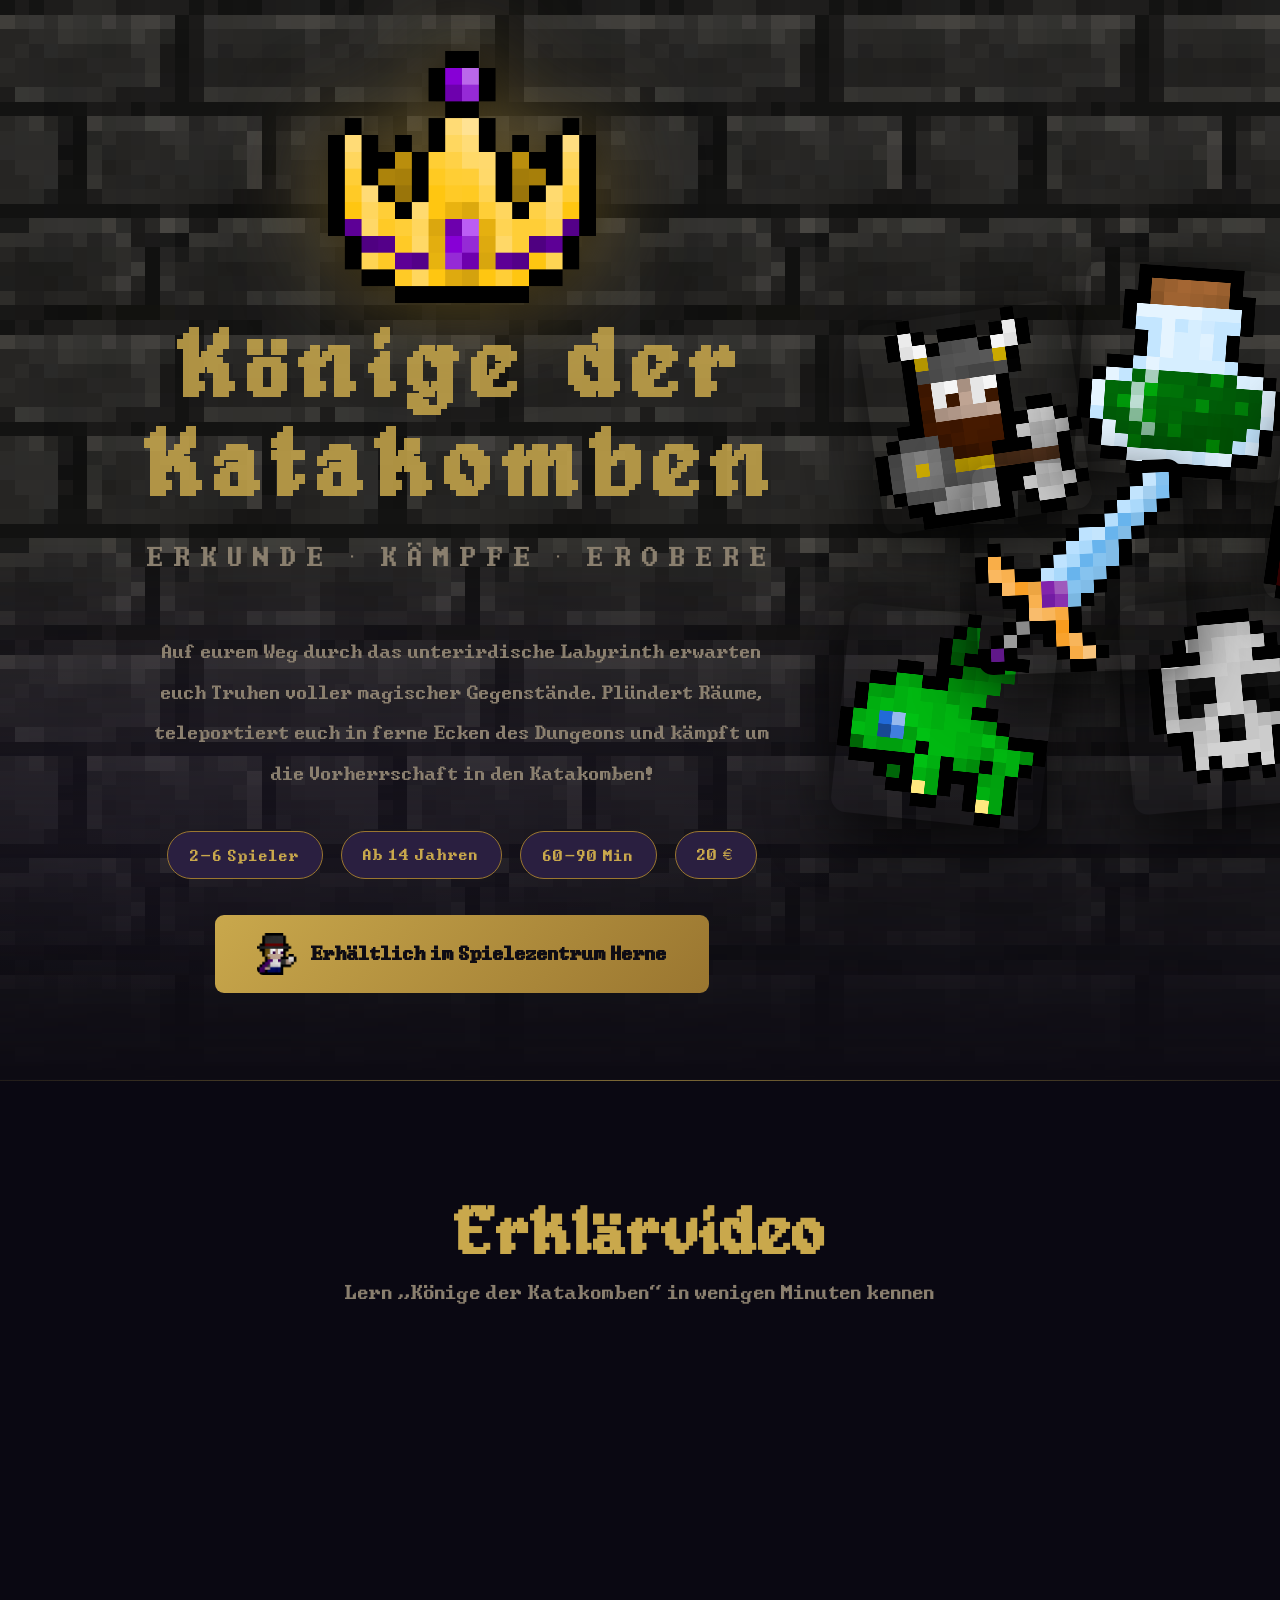
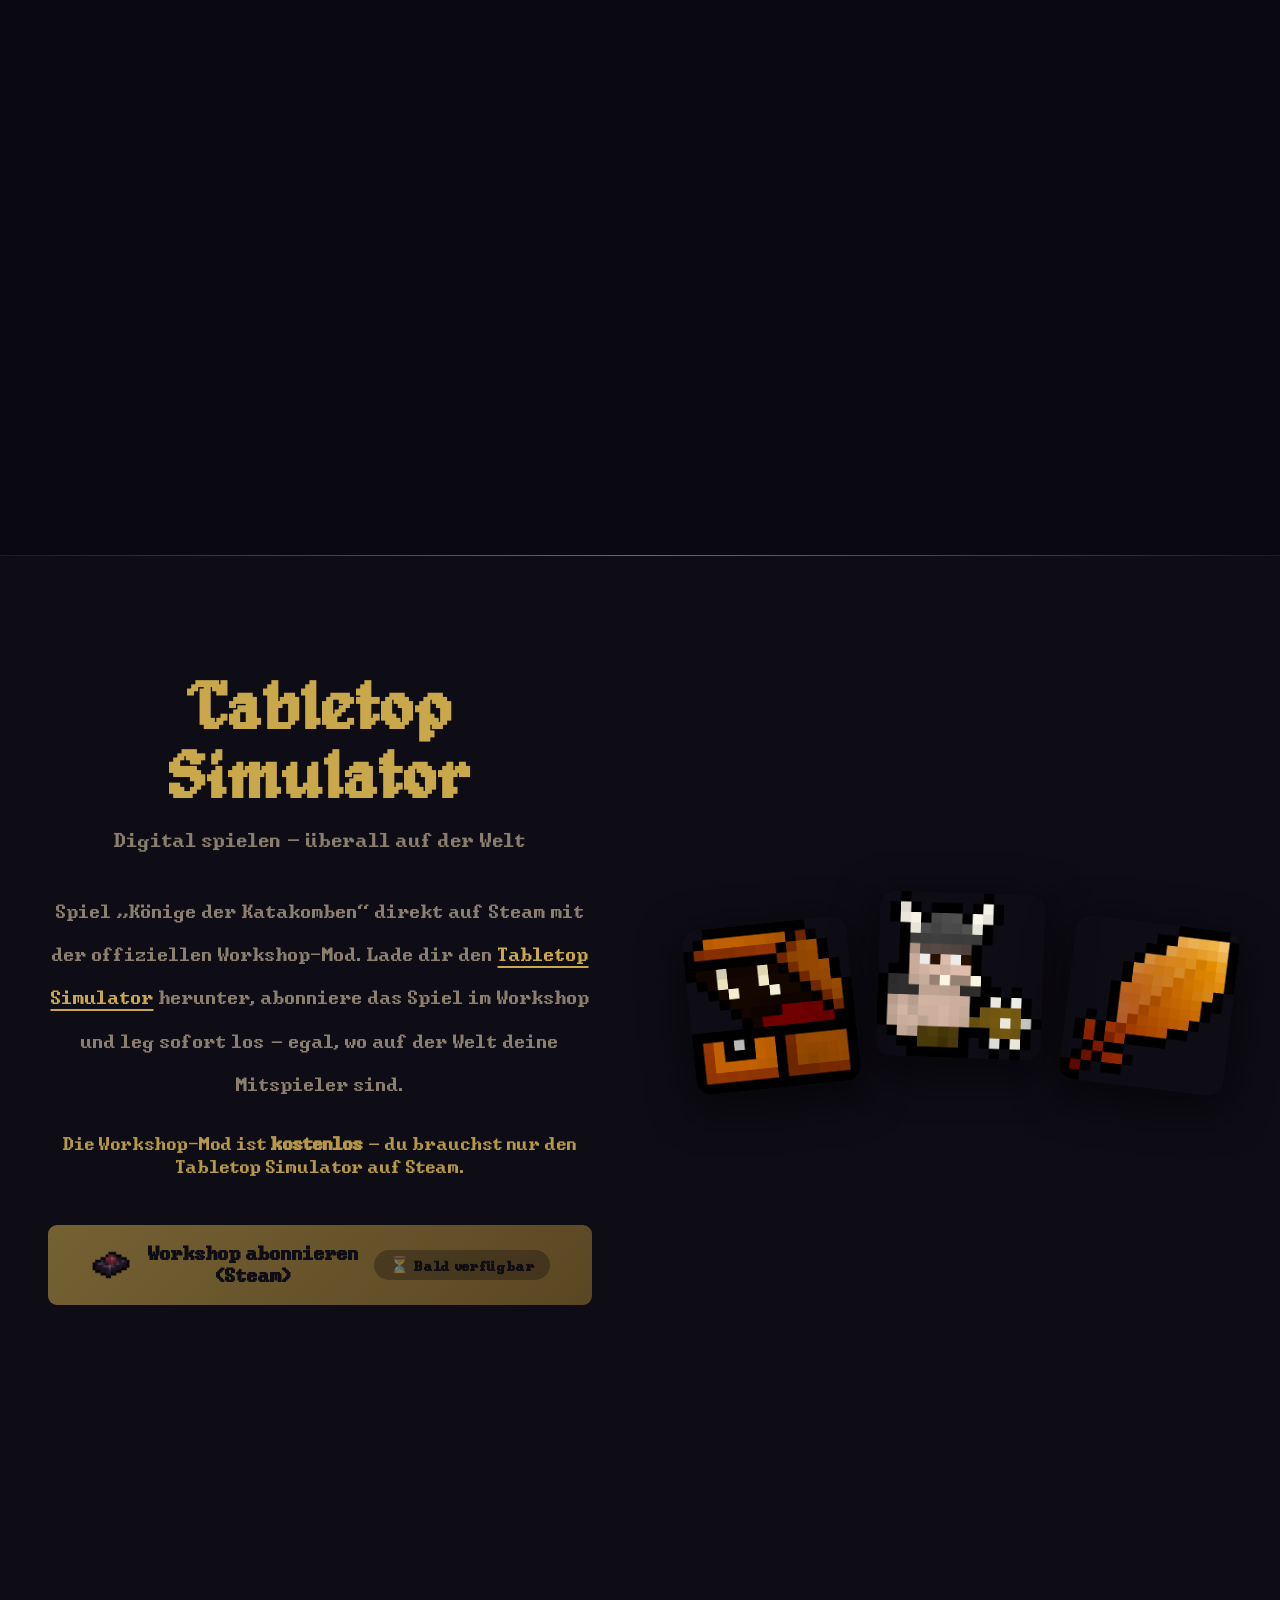
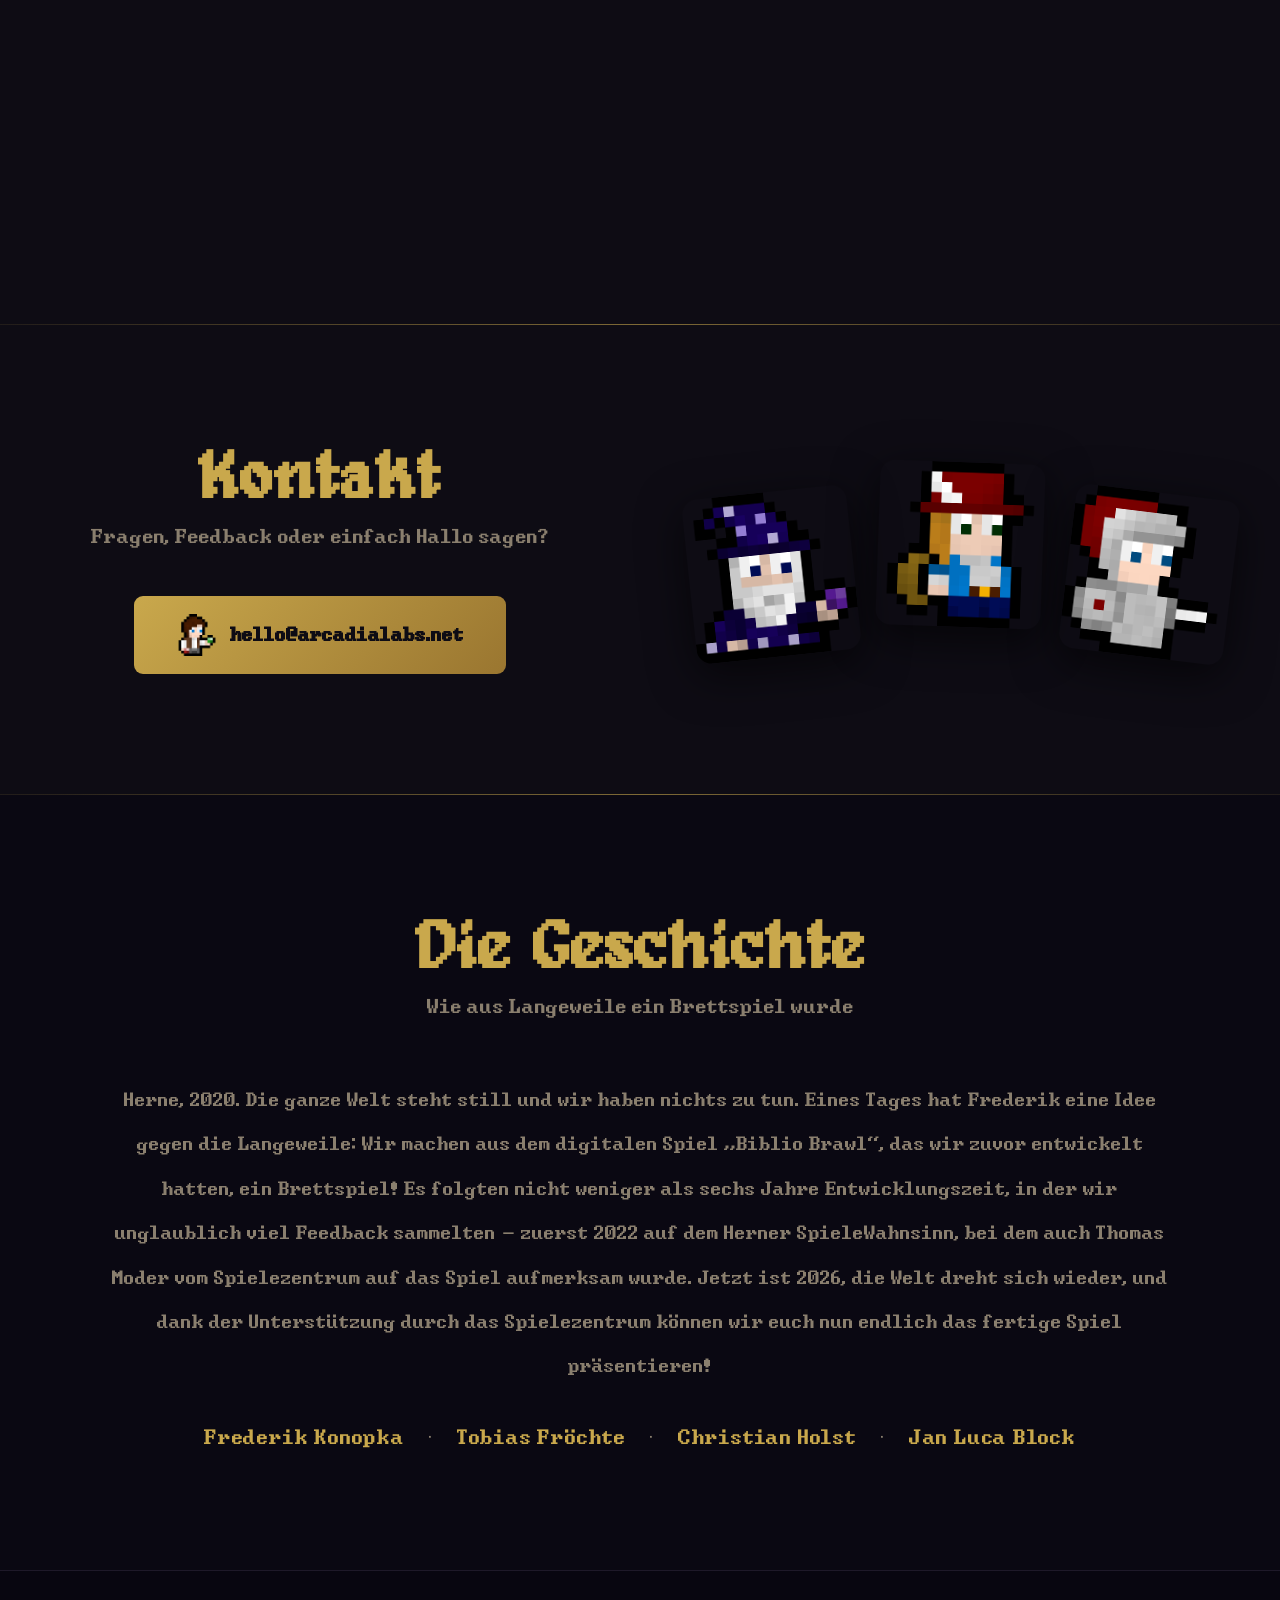
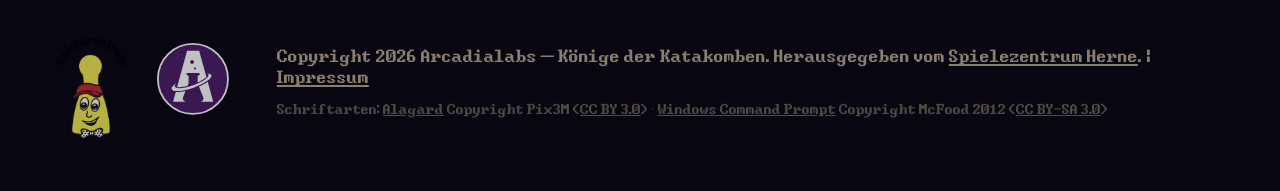
==== commit 6a7b3eda: "update" ====
--- a/index.html
+++ b/index.html
@@ -1,5 +1,7 @@
-<!DOCTYPE html><html lang="de"><head><meta charset="UTF-8" /><meta name="viewport" content="width=device-width, initial-scale=1.0" /><title>Könige der Katakomben – Das Brettspiel aus Herne</title><meta name="description" content="Könige der Katakomben ist ein Brettspiel für 2–6 Spieler ab 14 Jahren. Erkunde Dungeons, kämpfe um die Vorherrschaft und plündere magische Gegenstände. Erhältlich im Spielezentrum Herne für 20 €." /><meta name="author" content="Frederik Konopka, Tobias Fröchte, Christian Holst, Jan Luca Block" /><meta name="robots" content="index, follow" /><meta property="og:type" content="website" /><meta property="og:locale" content="de_DE" /><meta property="og:title" content="Könige der Katakomben – Das Brettspiel aus Herne" /><meta property="og:description" content="Erkunde Dungeons, plündere magische Gegenstände und kämpfe um die Vorherrschaft. Ein Brettspiel für 2–6 Spieler, herausgegeben vom Spielezentrum Herne." /><meta property="og:image" content="assets/krone.png" /><meta property="og:site_name" content="Könige der Katakomben" /><script type="application/ld+json"> { "@context": "https://schema.org", "@type": "BoardGame", "name": "Könige der Katakomben", "description": "Auf eurem Weg durch das unterirdische Labyrinth erwarten euch Truhen voller magischer Gegenstände. Plündert Räume, teleportiert euch in ferne Ecken des Dungeons und kämpft um die Vorherrschaft in den Katakomben!", "numberOfPlayers": { "@type": "QuantitativeValue", "minValue": 2, "maxValue": 6 }, "suggestedAge": "14", "playTime": "PT75M", "offers": { "@type": "Offer", "price": "20.00", "priceCurrency": "EUR", "availability": "https://schema.org/InStock", "seller": { "@type": "Organization", "name": "Spielezentrum Herne", "url": "https://spielezentrum.de/" } }, "author": [ { "@type": "Person", "name": "Frederik Konopka" }, { "@type": "Person", "name": "Tobias Fröchte" }, { "@type": "Person", "name": "Christian Holst" }, { "@type": "Person", "name": "Jan Luca Block" } ], "publisher": { "@type": "Organization", "name": "Spielezentrum Herne", "url": "https://spielezentrum.de/" }, "datePublished": "2026", "inLanguage": "de" } </script><link rel="icon" type="image/png" href="[data-uri]" /><style>@font-face{font-family:'Alagard';src:url("[data-uri]") format('truetype');font-weight:normal;font-style:normal;font-display:swap;unicode-range:U+0020-00C3,U+00C5-00D5,U+00D7-00DB,U+00DD-00DE,U+00E0-00E3,U+00E5-00F5,U+00F7-00FB,U+00FD-00FF,U+0100-FFFF}@font-face{font-family:'Alagard';src:url("[data-uri]") format('truetype');font-weight:normal;font-style:normal;unicode-range:U+00C4,U+00D6,U+00DC,U+00DF,U+00E4,U+00F6,U+00FC}@font-face{font-family:'WinCmd';src:url("[data-uri]") format('truetype');font-weight:normal;font-style:normal;font-display:swap}*,*::before,*::after{box-sizing:border-box;margin:0;padding:0}:root{--bg:#0e0c14;--bg2:#0a0812;--gold:#c9a84c;--gold-dark:#9a7630;--text:#e8dfc8;--muted:#8a7f6e;--card-bg:#1e1929;--radius:12px}html{scroll-behavior:smooth}body{cursor:url("[data-uri]") 0 0,auto}body{font-family:'WinCmd','Courier New',monospace;background:var(--bg);color:var(--text);overflow-x:hidden}h1,h2,h3,.logo,.section-title,.logo-full{font-family:'Alagard','Georgia',serif}a{text-decoration:none;color:inherit}.btn{display:inline-flex;align-items:center;gap:0.5rem;padding:0.75rem 1.75rem;border-radius:6px;font-size:1rem;font-weight:bold;transition:transform 0.15s,box-shadow 0.15s}.btn:hover{transform:translateY(-2px);box-shadow:0 6px 20px rgba(201,168,76,0.3)}.btn-icon{width:28px;height:28px;object-fit:cover;border-radius:4px;flex-shrink:0}.btn-primary{background:linear-gradient(135deg,var(--gold),var(--gold-dark));color:#0e0c14}.btn-outline{border:2px solid var(--gold);color:var(--gold)}.btn-steam{background:#1b2838;color:#c6d4df;border:2px solid #4d8dba}.btn-steam:hover{box-shadow:0 6px 20px rgba(77,141,186,0.4)}.hero{min-height:80vh;display:grid;grid-template-columns:1fr 1fr;align-items:center;padding:1.5rem 6rem 3rem;background:radial-gradient(ellipse at 20% 50%,#2a1f40 0%,#0e0c14 60%);position:relative;overflow:hidden}.hero::after{content:'';position:absolute;inset:0;background:url("[data-uri]") top center / cover no-repeat;image-rendering:pixelated;mask-image:linear-gradient(to bottom,black 0%,black 50%,transparent 100%);-webkit-mask-image:linear-gradient(to bottom,black 0%,black 50%,transparent 100%);pointer-events:none}.hero-content{z-index:1;display:flex;flex-direction:column;justify-content:flex-start;align-items:center;text-align:center}.logo-full{font-size:clamp(2.2rem,5vw,4rem);color:var(--gold);letter-spacing:0.1em;margin-top:-0.5rem;margin-bottom:0.25rem;opacity:0.85}.hero-desc{color:var(--muted);line-height:1.7;max-width:480px;margin-bottom:1.5rem;font-size:1rem}.hero-badges{display:flex;gap:0.75rem;flex-wrap:wrap;justify-content:center;width:100%;margin-bottom:1.5rem}.hero-badges span{display:inline-flex;align-items:center;background:#2a1f40;border:1px solid var(--gold-dark);color:var(--gold);padding:0.3rem 0.9rem;height:2rem;border-radius:20px;font-size:0.85rem;letter-spacing:0.05em;white-space:nowrap}.logo-crown{width:clamp(8rem,14vw,13rem);height:auto;filter:drop-shadow(0 0 30px rgba(201,168,76,0.5)) drop-shadow(0 4px 8px rgba(0,0,0,0.8));margin-bottom:1.25rem;animation:crown-pulse 3s ease-in-out infinite;transition:transform 0.3s,filter 0.3s}@keyframes crown-pulse{0%,100%{filter:drop-shadow(0 0 30px rgba(201,168,76,0.5)) drop-shadow(0 4px 8px rgba(0,0,0,0.8))}50%{filter:drop-shadow(0 0 55px rgba(201,168,76,0.9)) drop-shadow(0 4px 8px rgba(0,0,0,0.8))}}.logo-crown:hover{transform:scale(1.06) rotate(-3deg);filter:drop-shadow(0 0 40px rgba(201,168,76,0.8)) drop-shadow(0 4px 8px rgba(0,0,0,0.8))}.tagline{font-size:clamp(1rem,2vw,1.4rem);color:var(--muted);letter-spacing:0.3em;text-transform:uppercase;margin:0.75rem 0 2.5rem}.hero-buttons{display:flex;gap:1rem;flex-wrap:wrap}.hero-buy{font-size:0.85rem;color:var(--muted);margin-top:-0.75rem;margin-bottom:1.5rem}.hero-buy a{color:var(--gold);text-decoration:underline;text-underline-offset:3px}.hero-cards{position:relative;height:500px;z-index:1}@keyframes float{0%,100%{translate:0 0px}50%{translate:0 -10px}}.hero-card{position:absolute;width:140px;border-radius:10px;box-shadow:0 10px 40px rgba(0,0,0,0.7);animation:float 4s ease-in-out infinite;transition:transform 0.3s}.hero-card:hover{transform:scale(1.08) rotate(0deg) !important;z-index:10;animation-play-state:paused}.c1{animation-delay:0s}.c2{animation-delay:-1.3s}.c3{animation-delay:-2.6s}.c4{animation-delay:-0.8s}.c5{animation-delay:-2.0s}.c1{top:110px;left:60px;transform:rotate(-8deg)}.c2{top:80px;left:200px;transform:rotate(4deg)}.c3{top:210px;left:130px;transform:rotate(-2deg);z-index:2}.c4{top:310px;left:40px;transform:rotate(6deg)}.c5{top:300px;left:230px;transform:rotate(-5deg)}.c6{top:170px;left:330px;transform:rotate(8deg);animation-delay:-3.5s}.section{padding:5rem 2rem;border-top:1px solid rgba(201,168,76,0.15);position:relative}.section-dark{background:var(--bg2)}.container{max-width:1100px;margin:0 auto}.section-title{font-size:clamp(1.8rem,4vw,2.8rem);color:var(--gold);text-align:center;margin-bottom:0.5rem}.section-sub{text-align:center;color:var(--muted);margin-bottom:2.5rem;font-size:1.05rem}.section-header{display:flex;flex-direction:column;align-items:center;margin-bottom:2.5rem}.section-icon{width:70px;border-radius:8px;margin-bottom:1rem;box-shadow:0 4px 20px rgba(201,168,76,0.3)}.video-wrapper{max-width:800px;margin:0 auto;border-radius:var(--radius);animation:video-glow 3s ease-in-out infinite}@keyframes video-glow{0%,100%{box-shadow:0 0 20px rgba(201,168,76,0.3),0 0 60px rgba(201,168,76,0.1)}50%{box-shadow:0 0 40px rgba(201,168,76,0.7),0 0 100px rgba(201,168,76,0.3)}}.video-placeholder{aspect-ratio:16/9;background:var(--card-bg);border:2px dashed var(--gold-dark);border-radius:var(--radius);display:flex;flex-direction:column;align-items:center;justify-content:center;gap:1rem;color:var(--muted);font-size:1.1rem}.play-icon-img{width:90px;border-radius:8px;opacity:0.7;filter:drop-shadow(0 0 12px rgba(201,168,76,0.4))}.section-split{display:grid;grid-template-columns:1fr 1fr;gap:4rem;align-items:center}.split-text{display:flex;flex-direction:column;align-items:center;text-align:center}.split-text .section-title{text-align:center}.split-text .section-sub{text-align:center;color:var(--muted);margin-bottom:1.5rem}.split-desc{color:var(--muted);line-height:1.8;margin-bottom:1rem}.split-free{color:var(--gold);font-size:0.95rem;margin-bottom:1.5rem;opacity:0.9}.split-btn{justify-content:center}.split-cards{display:flex;gap:1rem;justify-content:center;align-items:flex-end}.split-cards img{width:110px;border-radius:10px;box-shadow:0 8px 30px rgba(0,0,0,0.6);transform:rotate(var(--rot,0deg));transition:transform 0.3s;animation:float 4s ease-in-out infinite}.split-cards img:nth-child(1){--rot:-6deg;animation-delay:-1.0s}.split-cards img:nth-child(2){--rot:2deg;margin-bottom:20px;animation-delay:-2.5s}.split-cards img:nth-child(3){--rot:7deg;animation-delay:-0.5s}.split-cards img:hover{transform:scale(1.08) rotate(0deg) !important;z-index:10}.section-btn{display:flex;justify-content:center;margin-top:0.5rem}.footer-row{display:flex;align-items:center;justify-content:center;gap:2rem}.footer-text{text-align:left}.footer-logos{display:flex;align-items:center;gap:1rem;flex-shrink:0}.footer-logo{height:48px;width:auto;opacity:0.75;filter:grayscale(20%);transition:opacity 0.2s}.footer-logo:hover{opacity:1}.footer-logo-sz{height:80px}.footer-logo-invert{filter:brightness(0) invert(1)}.footer{background:#080610;text-align:center;padding:2rem;color:var(--muted);font-size:0.9rem;border-top:1px solid #1e1929}.footer-attrib{margin-top:0.6rem;font-size:0.75rem;opacity:0.55}.footer-attrib a{color:var(--muted);text-decoration:underline}@media (min-width:901px){html{zoom:1.5}}@media (max-width:900px){.hero{grid-template-columns:1fr;padding:3rem 1.5rem 2rem;text-align:center}.hero-buttons{justify-content:center}.hero-cards{height:220px;margin-top:2rem}.hero-card{width:90px}.c1{top:20px;left:10px}.c2{top:5px;left:110px}.c3{top:80px;left:60px}.c4{top:120px;left:10px}.c5{top:110px;left:160px}.c6{top:10px;left:210px}.section-split{grid-template-columns:1fr}.split-text .section-title{text-align:center}.split-text .section-sub{text-align:center}.split-btn{justify-content:center !important}.split-cards{order:-1}}@media (max-width:480px){.hero{padding:2.5rem 1rem 1.5rem;min-height:auto}.logo{font-size:clamp(4rem,22vw,6rem)}.tagline{font-size:0.8rem;letter-spacing:0.15em;margin-bottom:1.5rem}.hero-buttons{flex-direction:column;align-items:center;gap:0.75rem}.btn{width:100%;justify-content:center}.hero-cards{display:none}.logo-full{font-size:1.8rem}.hero-desc{max-width:100%;font-size:0.95rem}.hero-badges{justify-content:center}.section{padding:3rem 1rem}.section-title{font-size:1.6rem}.section-sub{font-size:0.95rem}.split-cards{display:none}.btn-steam{font-size:0.9rem;gap:0.4rem}.play-icon-img{width:60px}.footer{font-size:0.8rem;padding:1.5rem 1rem}.footer-row{flex-direction:column;align-items:center;gap:1rem}.footer-text{text-align:center}}.section{opacity:0;transform:translateY(30px);transition:opacity 0.7s ease,transform 0.7s ease}.section.visible{opacity:1;transform:translateY(0)}a[href]{cursor:url("[data-uri]") 26 26,pointer}.btn{overflow:hidden;position:relative;cursor:url("[data-uri]") 26 26,pointer}.btn::after{content:'';position:absolute;top:0;left:-75%;width:50%;height:100%;background:linear-gradient(120deg,transparent,rgba(255,255,255,0.25),transparent);transform:skewX(-20deg);transition:none}.btn:hover::after{animation:shimmer 0.5s ease forwards}@keyframes shimmer{to{left:125%}}@keyframes flicker{0%,100%{text-shadow:0 0 18px rgba(201,168,76,0.6)}92%{text-shadow:0 0 18px rgba(201,168,76,0.6)}93%{text-shadow:0 0 4px rgba(201,168,76,0.2)}94%{text-shadow:0 0 18px rgba(201,168,76,0.6)}96%{text-shadow:0 0 8px rgba(201,168,76,0.3)}97%{text-shadow:0 0 18px rgba(201,168,76,0.6)}}.logo-full{animation:flicker 6s ease-in-out infinite}@keyframes border-shine{0%{background-position:-200% center}100%{background-position:200% center}}.section{border-top:1px solid transparent;background-clip:padding-box;border-image:linear-gradient(90deg,rgba(201,168,76,0.1) 0%,rgba(201,168,76,0.6) 50%,rgba(201,168,76,0.1) 100%) 1}.autoren-list{display:flex;flex-wrap:wrap;justify-content:center;align-items:center;gap:0.5rem 1rem;margin-top:1.5rem}.autor{font-size:1.1rem;color:var(--gold);letter-spacing:0.03em}.autor-sep{color:var(--muted);font-size:1.2rem}.lore-text{max-width:720px;margin:1.5rem auto 0;color:var(--muted);line-height:1.85;font-size:1rem;text-align:center;hyphens:auto;-webkit-hyphens:auto}</style></head><body><header class="hero"><div class="hero-content"><img src="[data-uri]" class="logo logo-crown" alt="Könige der Katakomben" /><h1 class="logo-full">Könige der Katakomben</h1><p class="tagline">Erkunde &middot; Kämpfe &middot; Erobere</p><p class="hero-desc">Auf eurem Weg durch das unterirdische Labyrinth erwarten euch Truhen voller magischer Gegenstände. Plündert Räume, teleportiert euch in ferne Ecken des Dungeons und kämpft um die Vorherrschaft in den Katakomben!</p><div class="hero-badges"><span>2–6 Spieler</span><span>Ab 14 Jahren</span><span>60–90 Min</span><span>20 €</span></div><a href="https://spielezentrum.de/" target="_blank" rel="noopener" class="btn btn-primary hero-buy-btn"><img src="[data-uri]" class="btn-icon" alt="">Erhältlich im Spielezentrum Herne</a></div><div class="hero-cards"><img src="[data-uri]" class="hero-card c1" alt="Krieger" /><img src="[data-uri]" class="hero-card c2" alt="Zaubertrank" /><img src="[data-uri]" class="hero-card c3" alt="Legendäres Schwert" /><img src="[data-uri]" class="hero-card c4" alt="Süße Drachenbabys" /><img src="[data-uri]" class="hero-card c5" alt="Dunkler Fluch" /><img src="[data-uri]" class="hero-card c6" alt="Teufelchen" /></div></header><section class="section section-dark" id="video"><div class="container"><h2 class="section-title">Erklärvideo</h2><p class="section-sub">Lern &bdquo;Könige der Katakomben&ldquo; in wenigen Minuten kennen</p><div class="video-wrapper"><iframe src="https://www.youtube-nocookie.com/embed/nZjSDonluYk?rel=0&modestbranding=1&iv_load_policy=3" title="Könige der Katakomben – Erklärvideo" allow="accelerometer; autoplay; clipboard-write; encrypted-media; gyroscope; picture-in-picture" allowfullscreen loading="lazy" style="width:100%;aspect-ratio:16/9;border:none;border-radius:var(--radius);"></iframe></div></div></section><section class="section" id="tabletop"><div class="container section-split"><div class="split-text"><h2 class="section-title">Tabletop Simulator</h2><p class="section-sub">Digital spielen – überall auf der Welt</p><p class="split-desc">Spiel &bdquo;Könige der Katakomben&ldquo; direkt auf Steam mit der offiziellen Workshop-Mod. Lade dir den <a href="https://store.steampowered.com/app/286160/Tabletop_Simulator/" target="_blank" rel="noopener" style="color:var(--gold);text-decoration:underline;text-underline-offset:3px;">Tabletop Simulator</a> herunter, abonniere d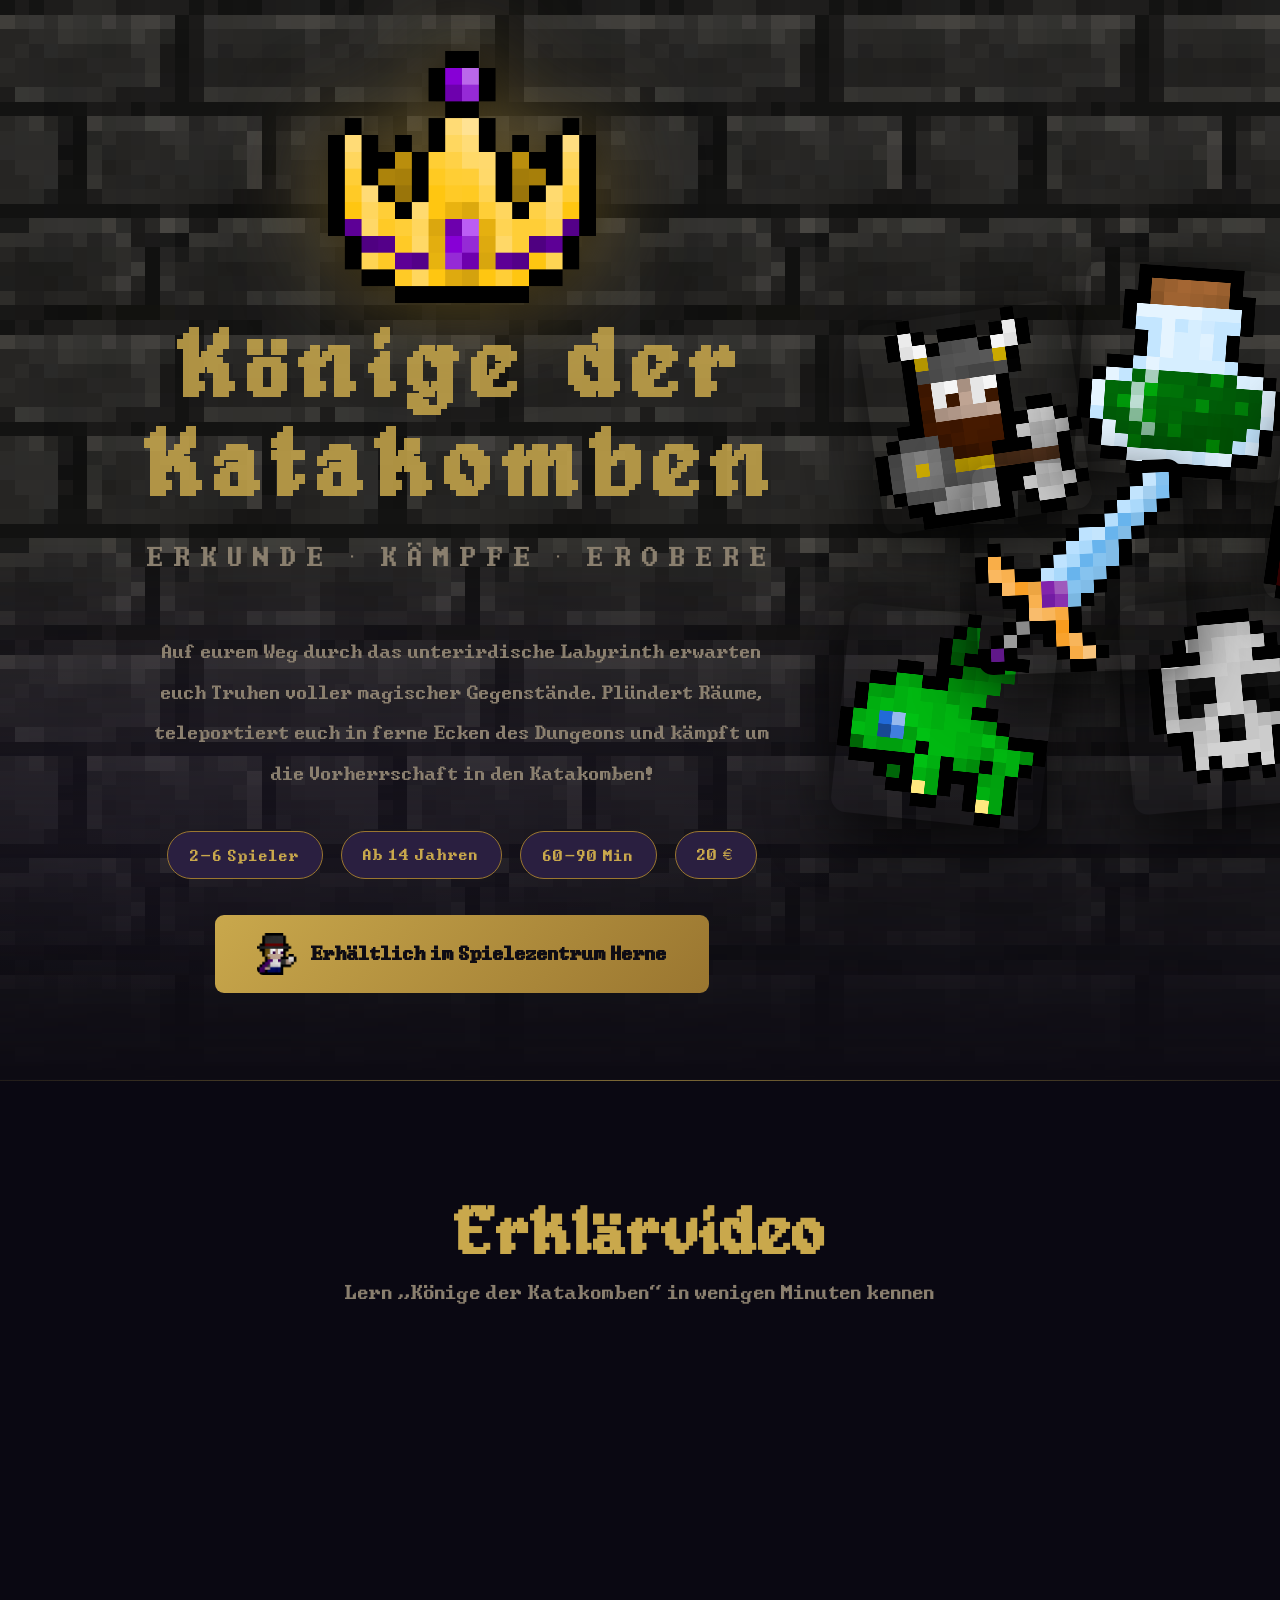
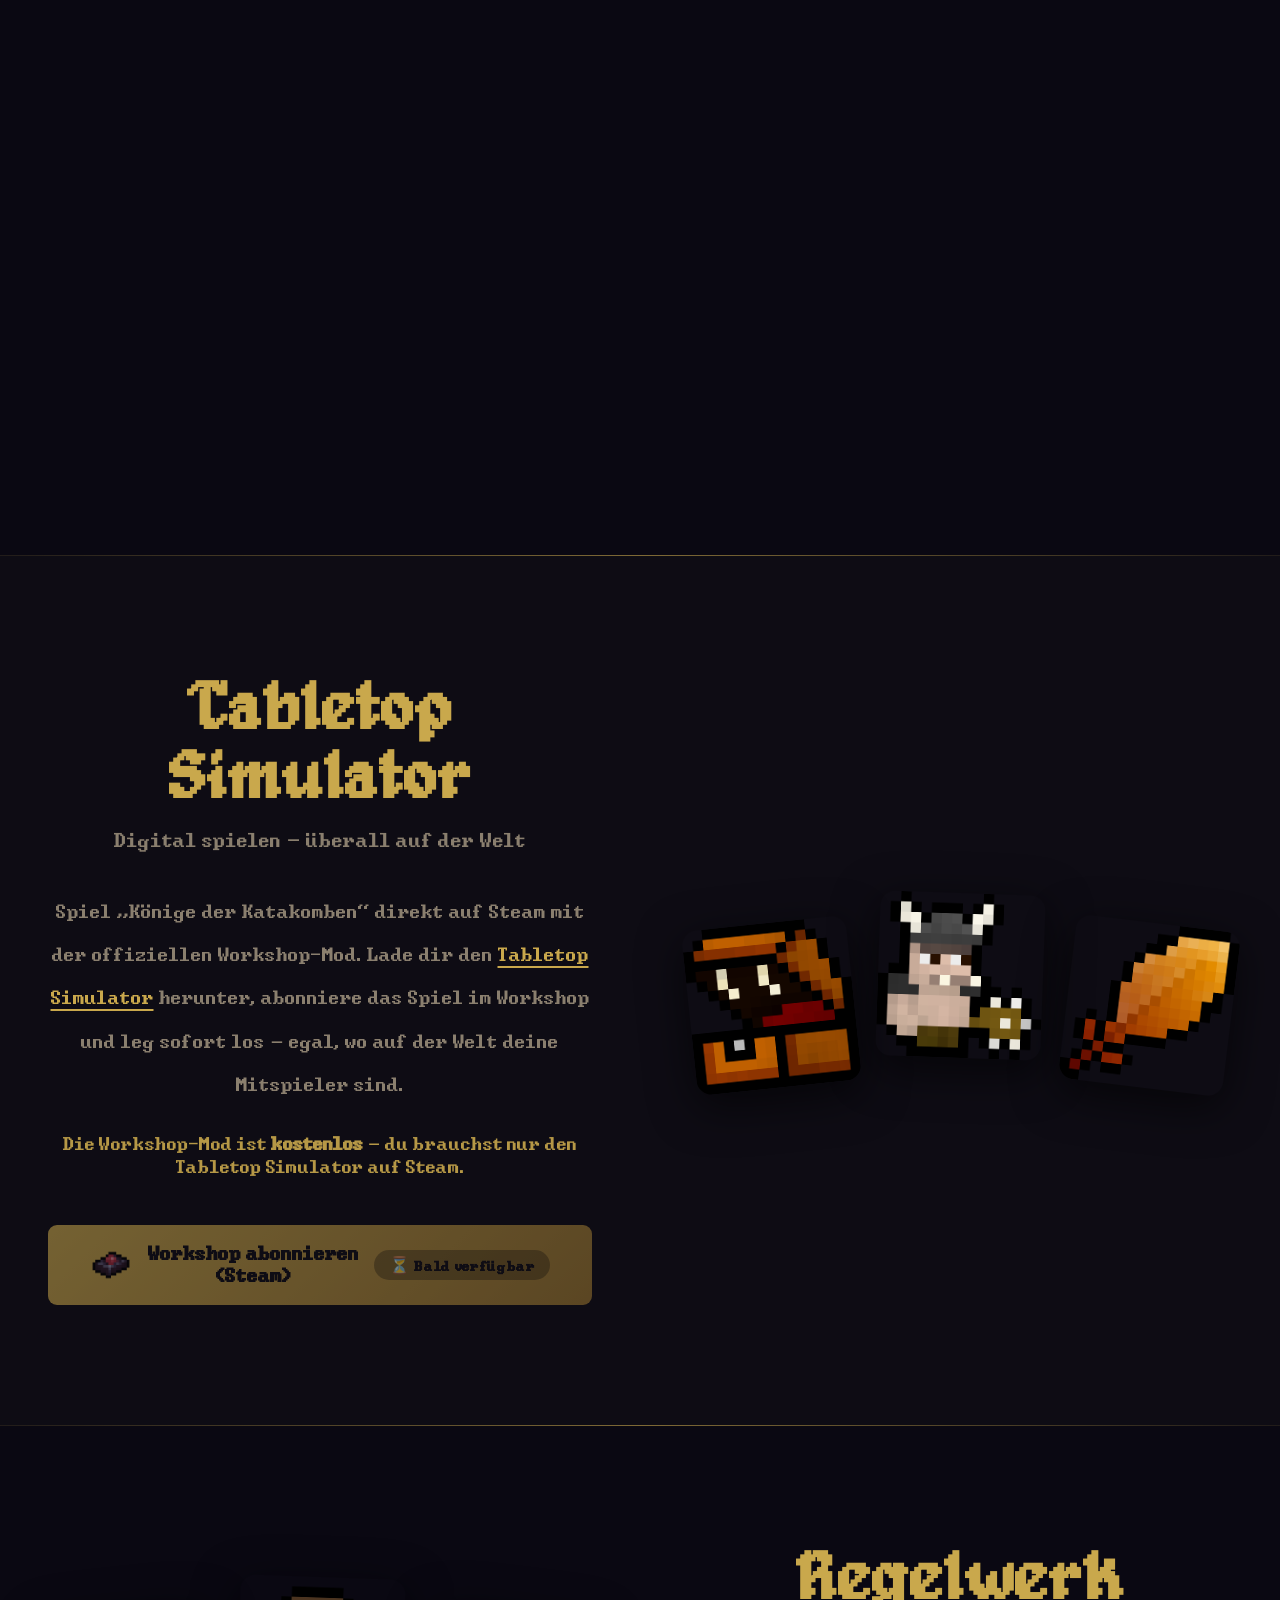
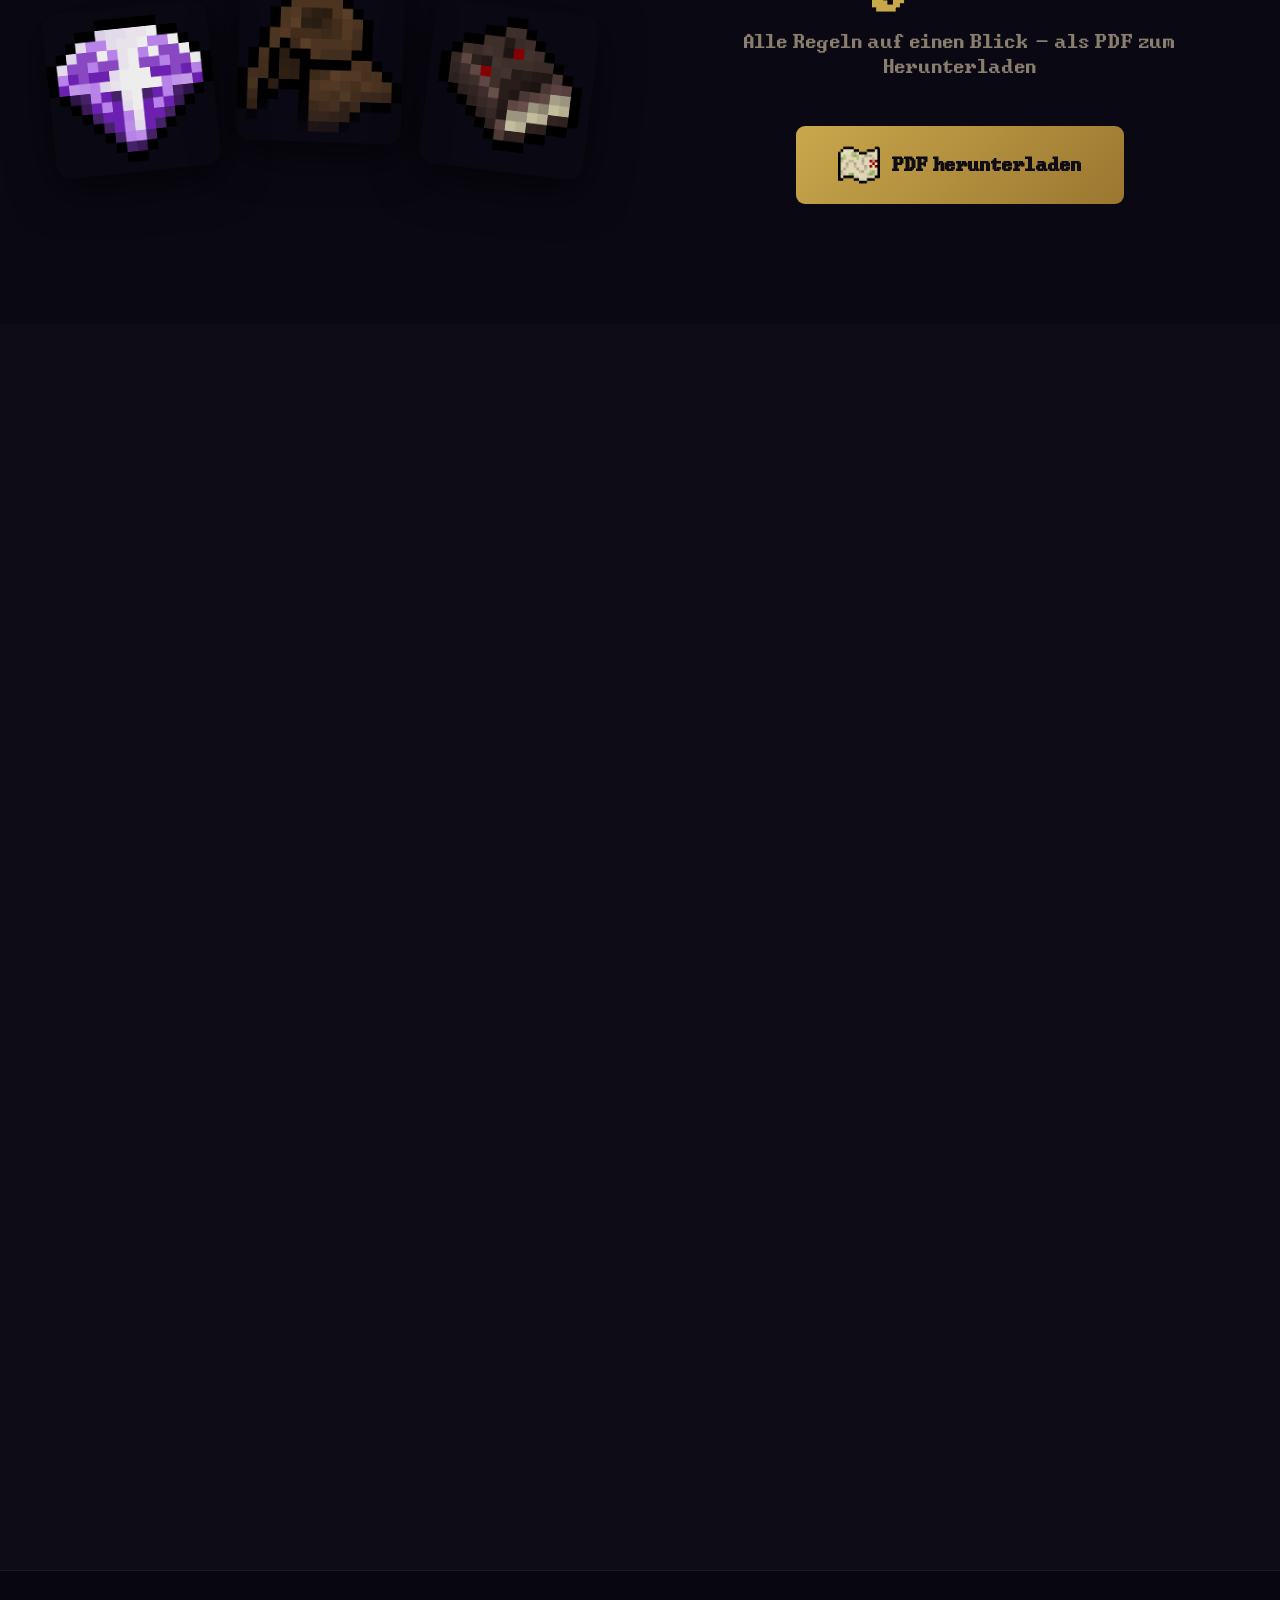
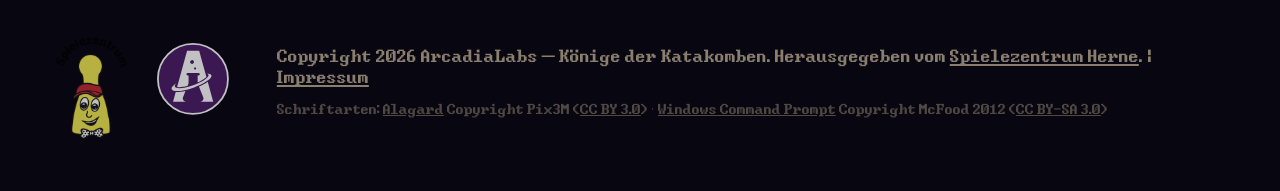
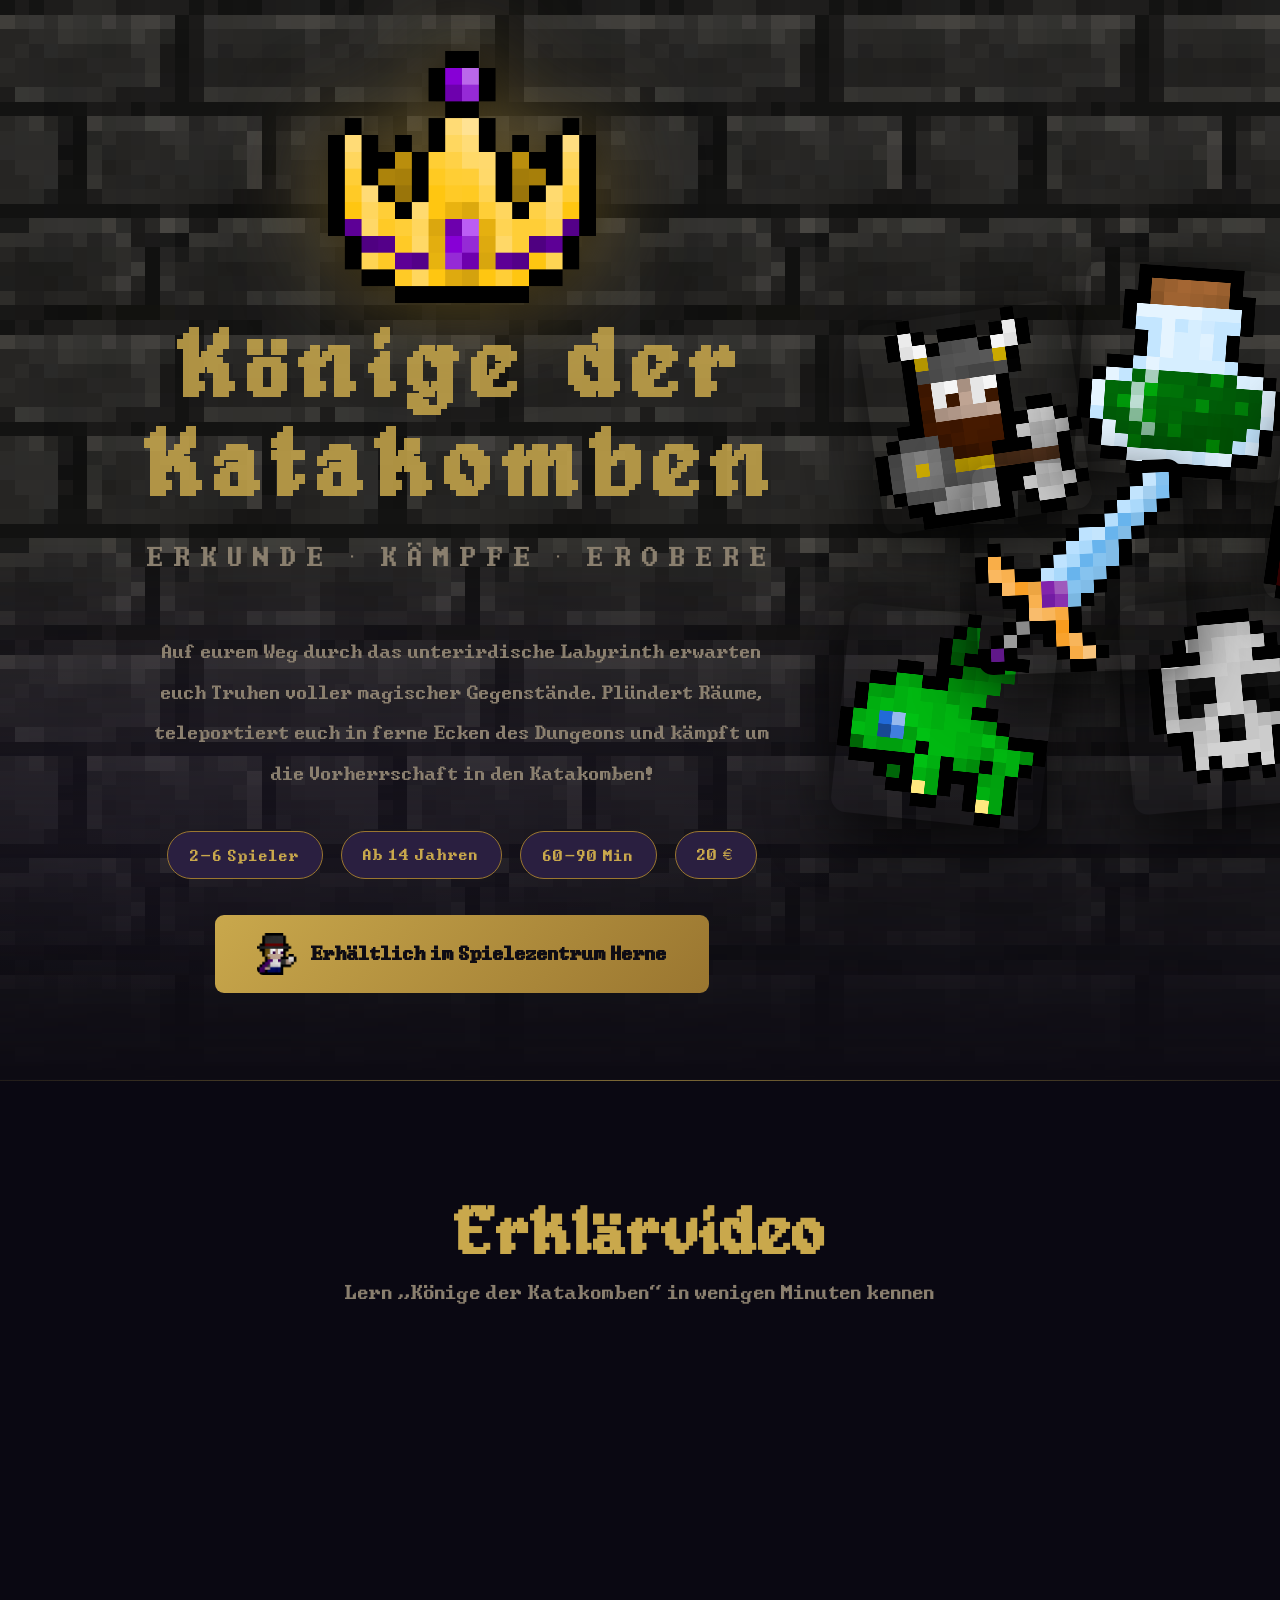
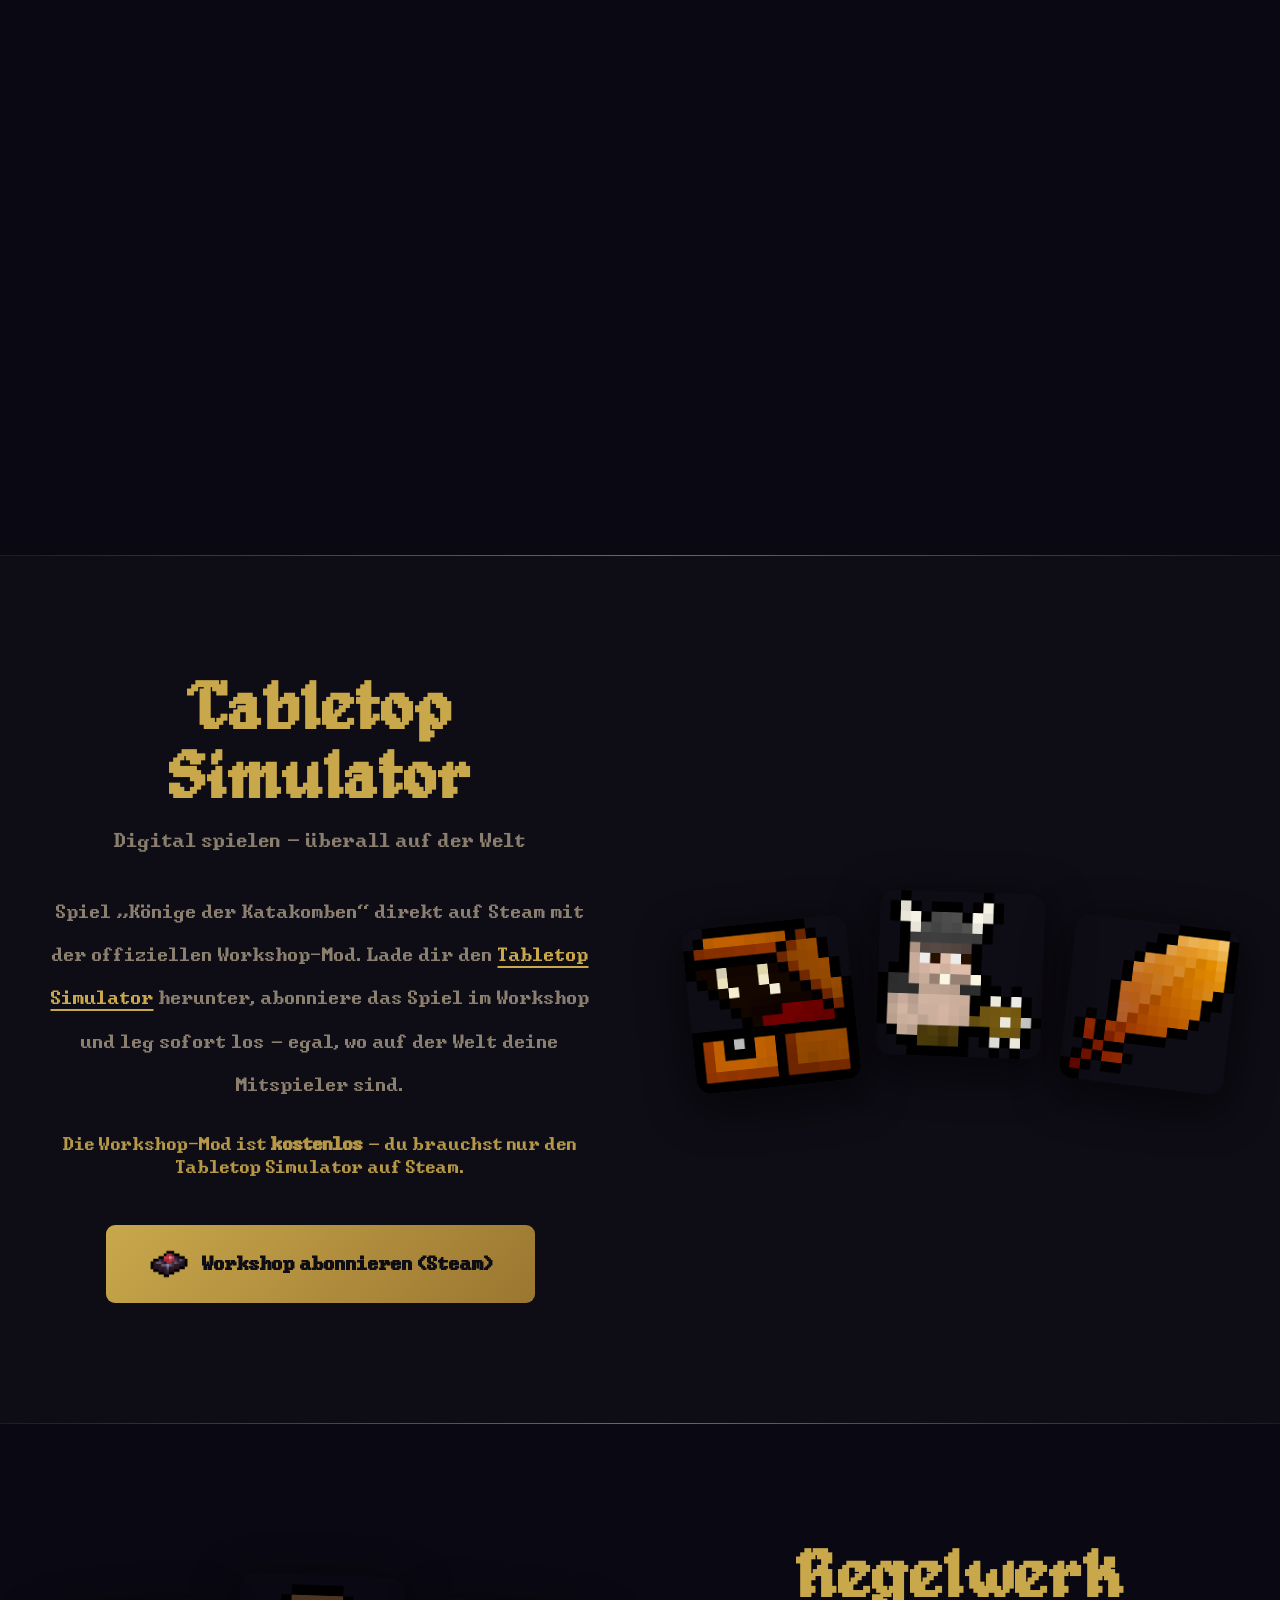
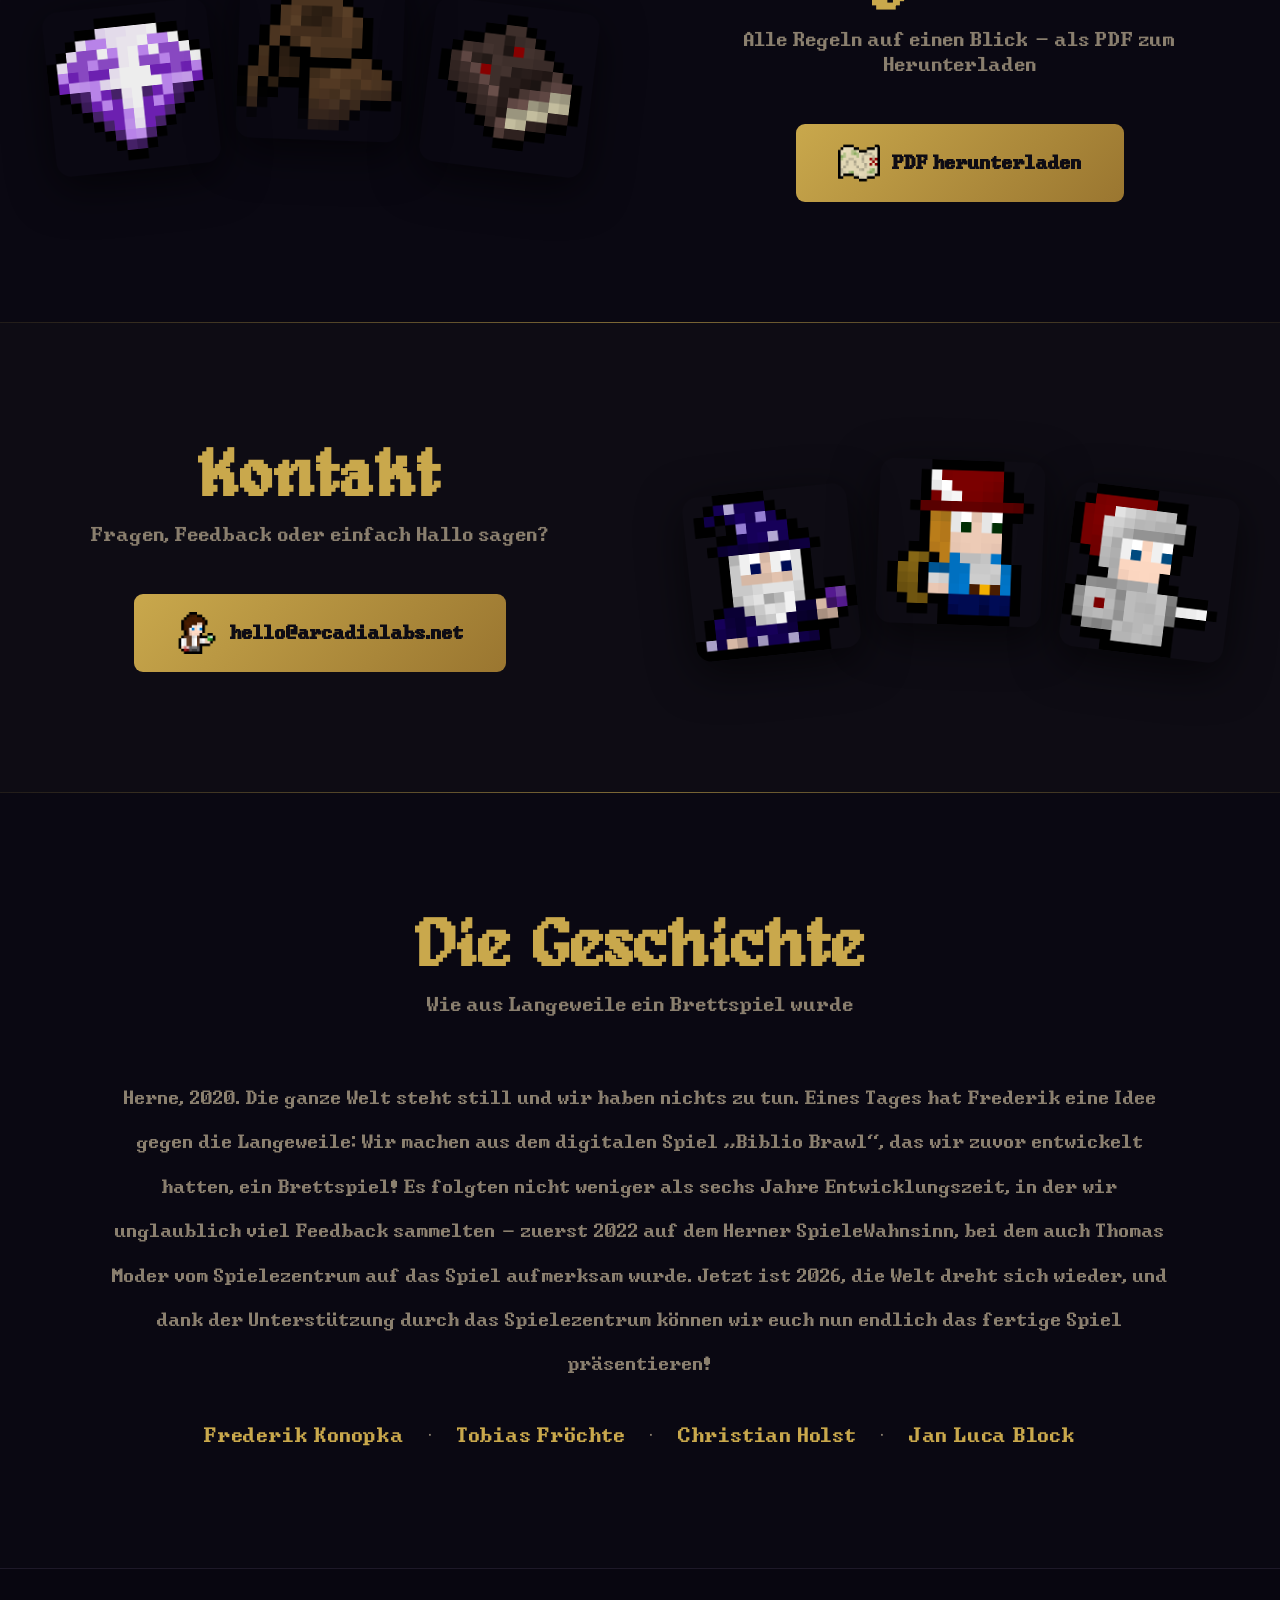
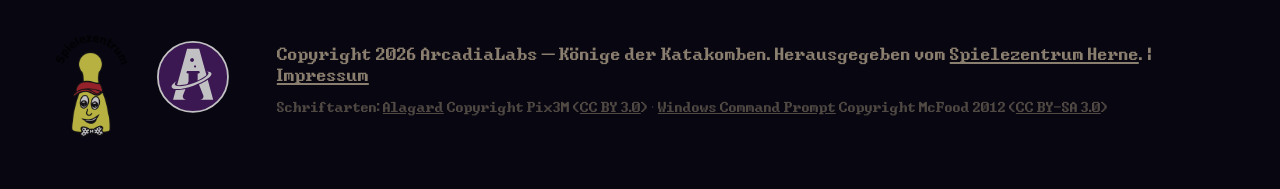
